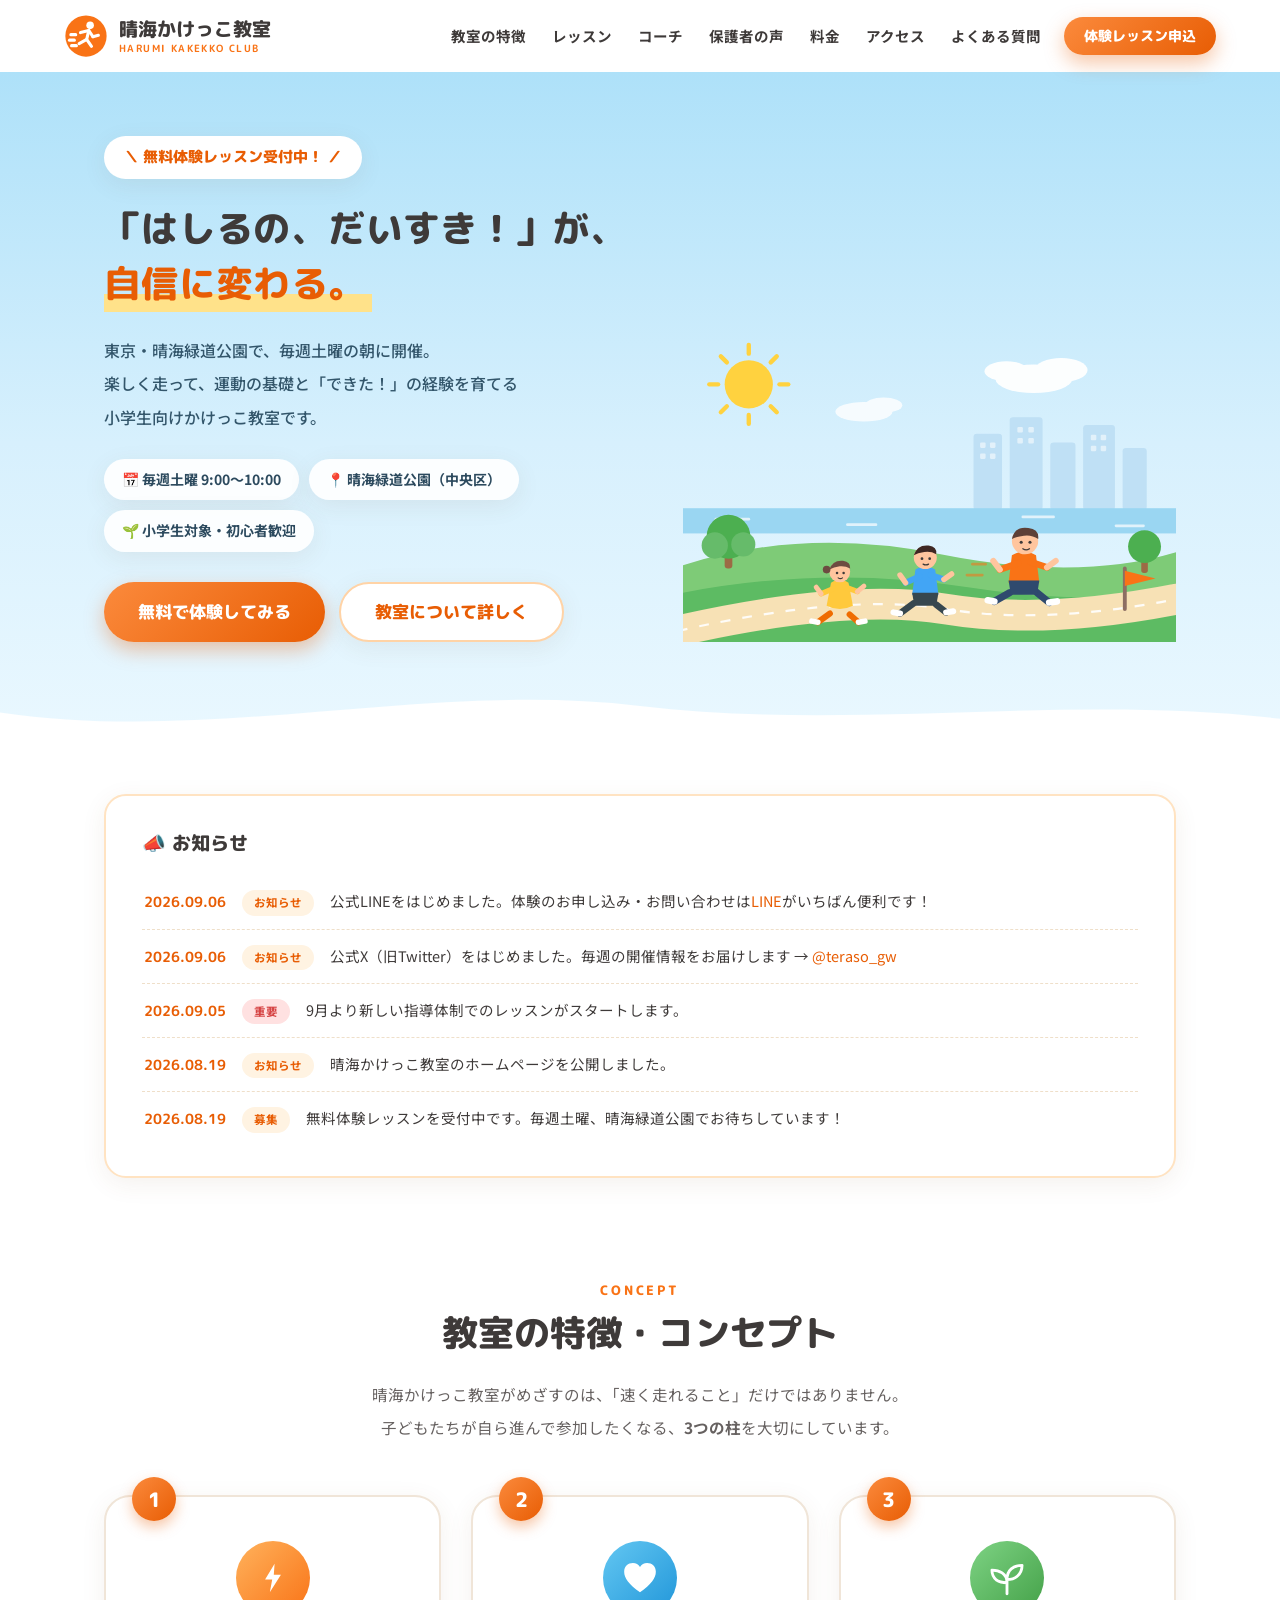
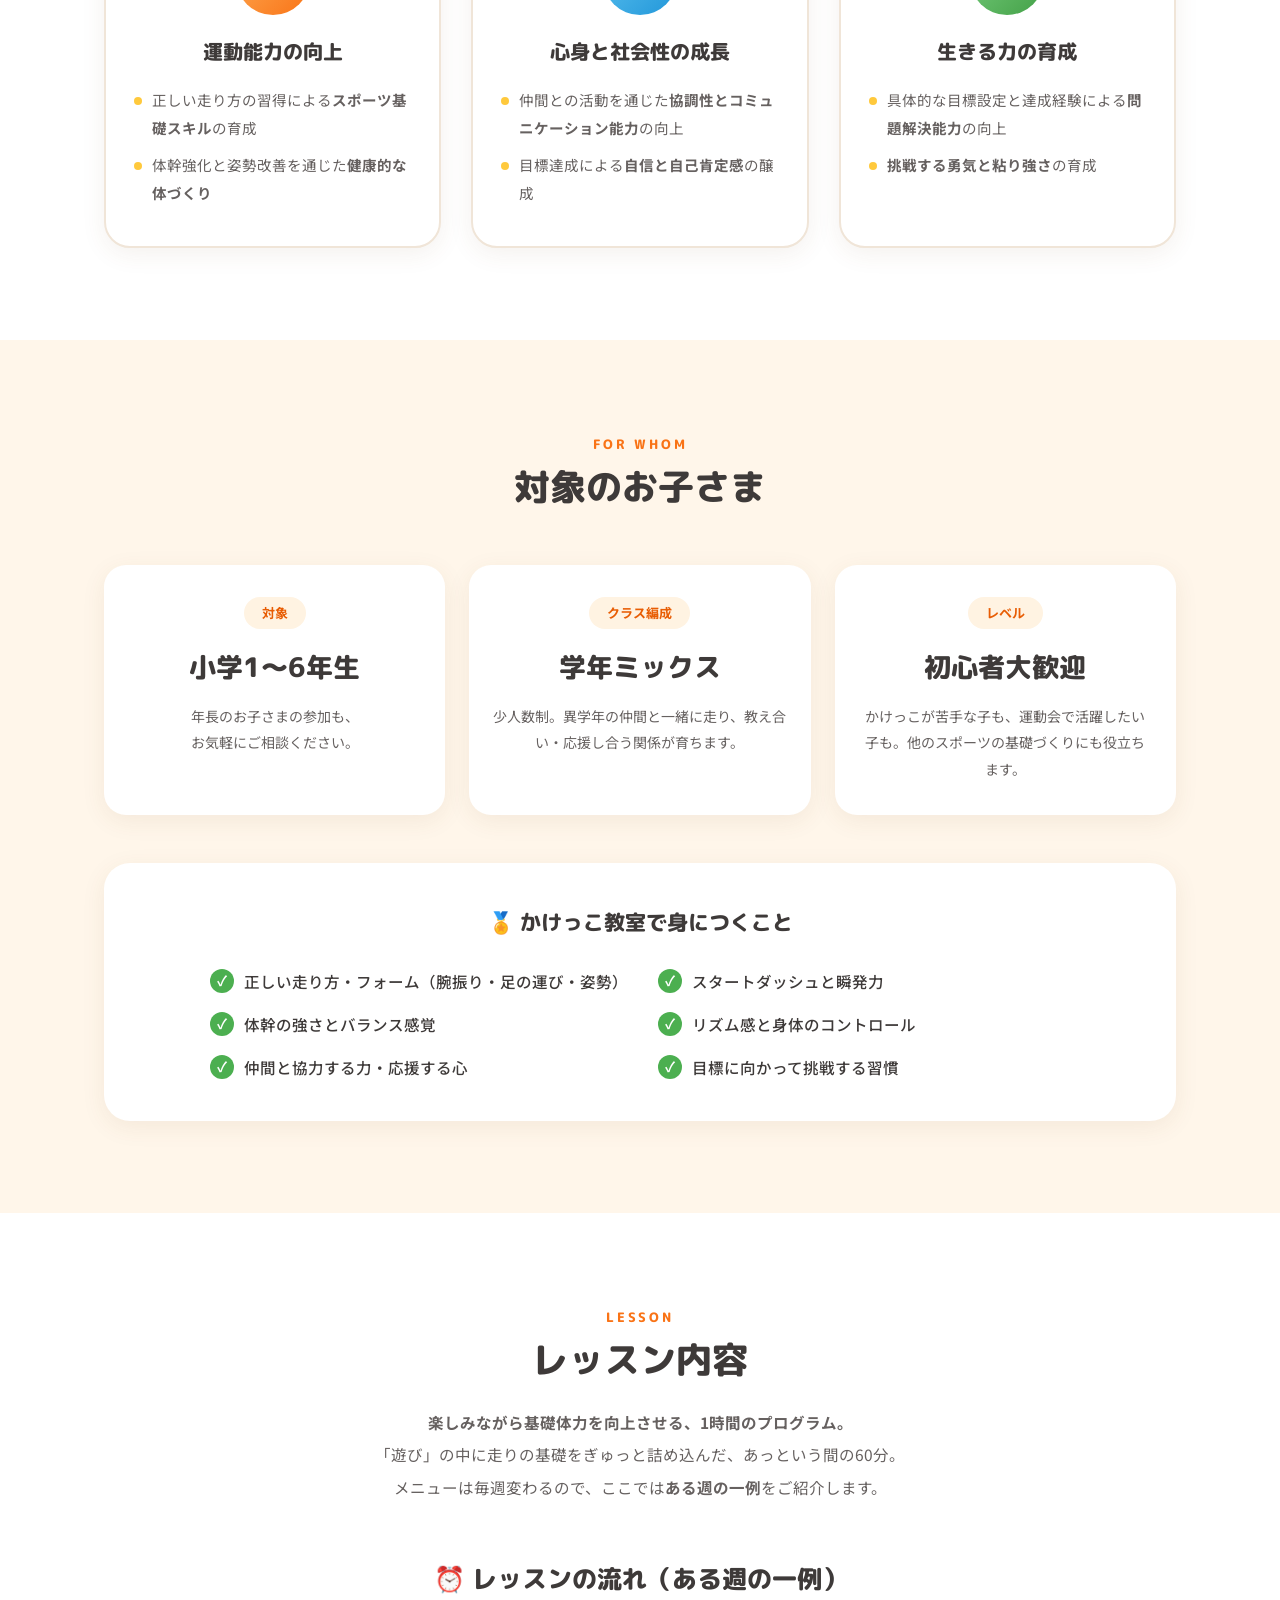
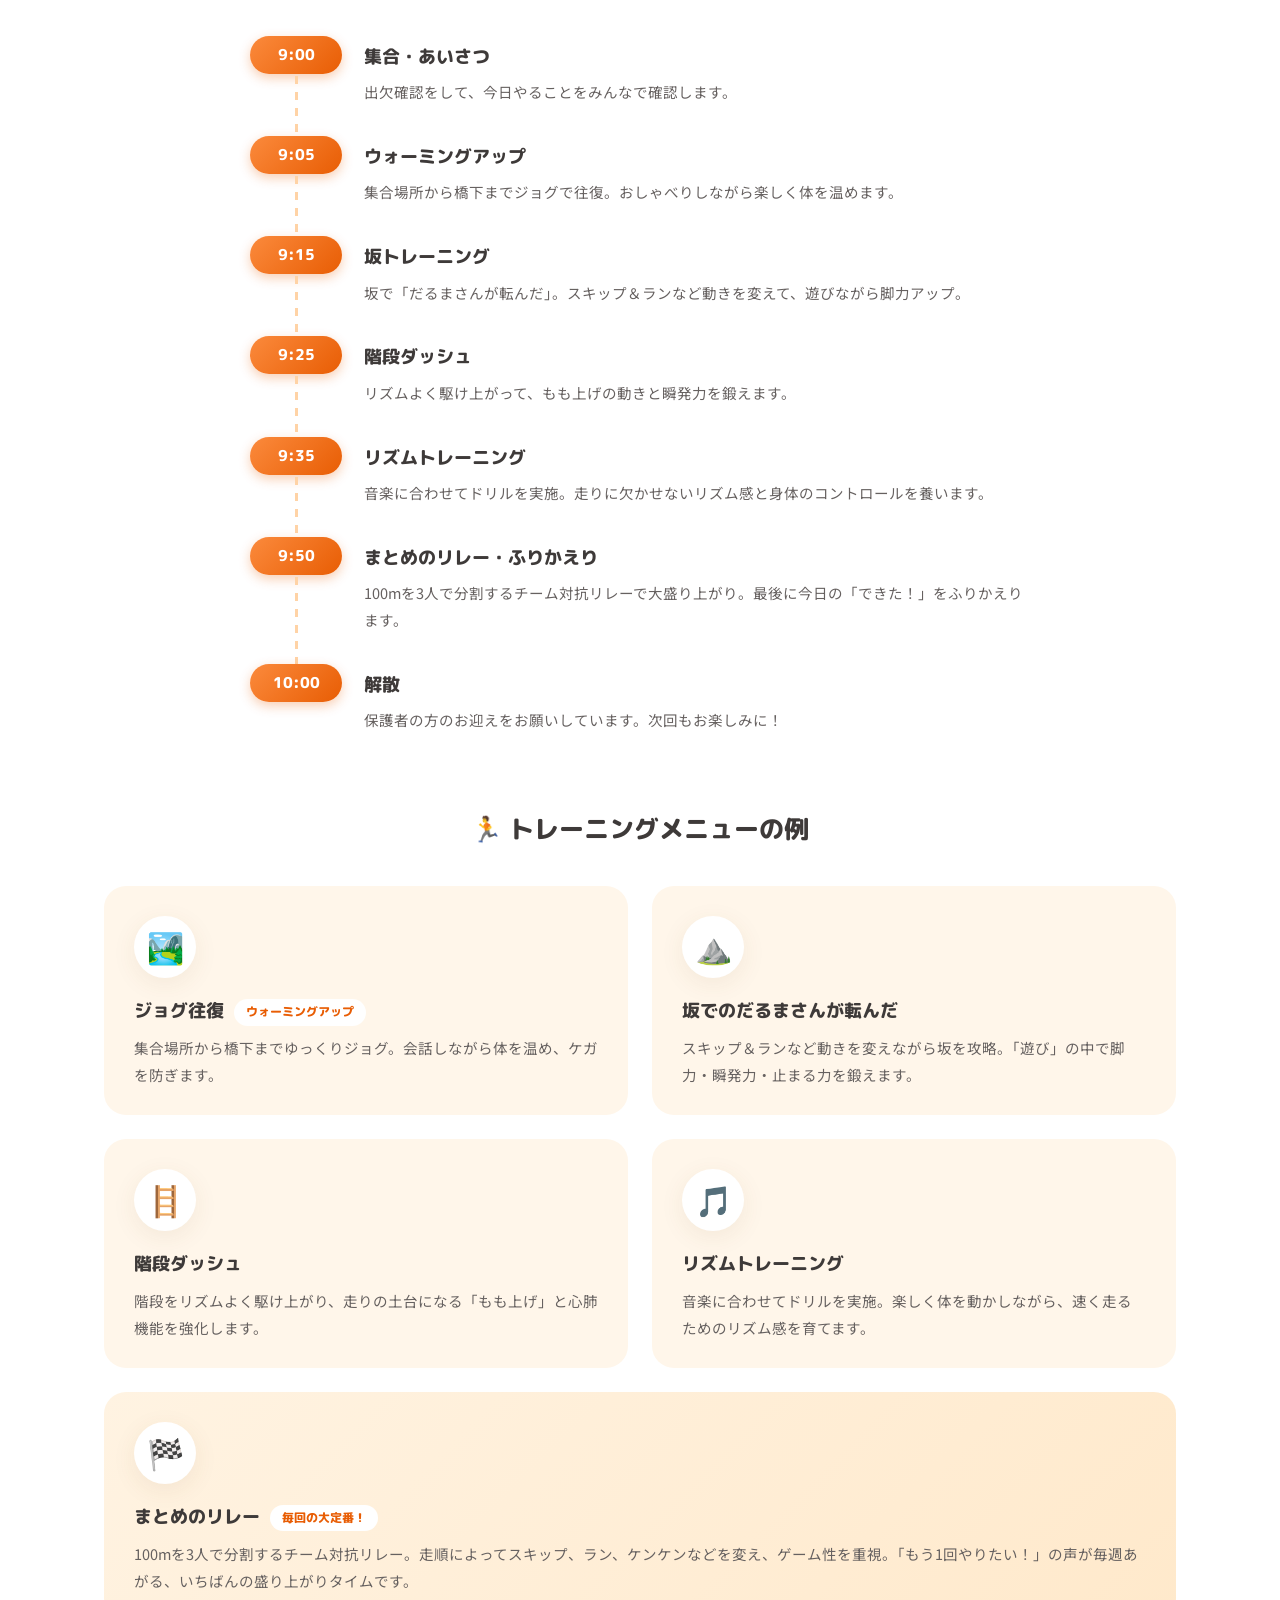
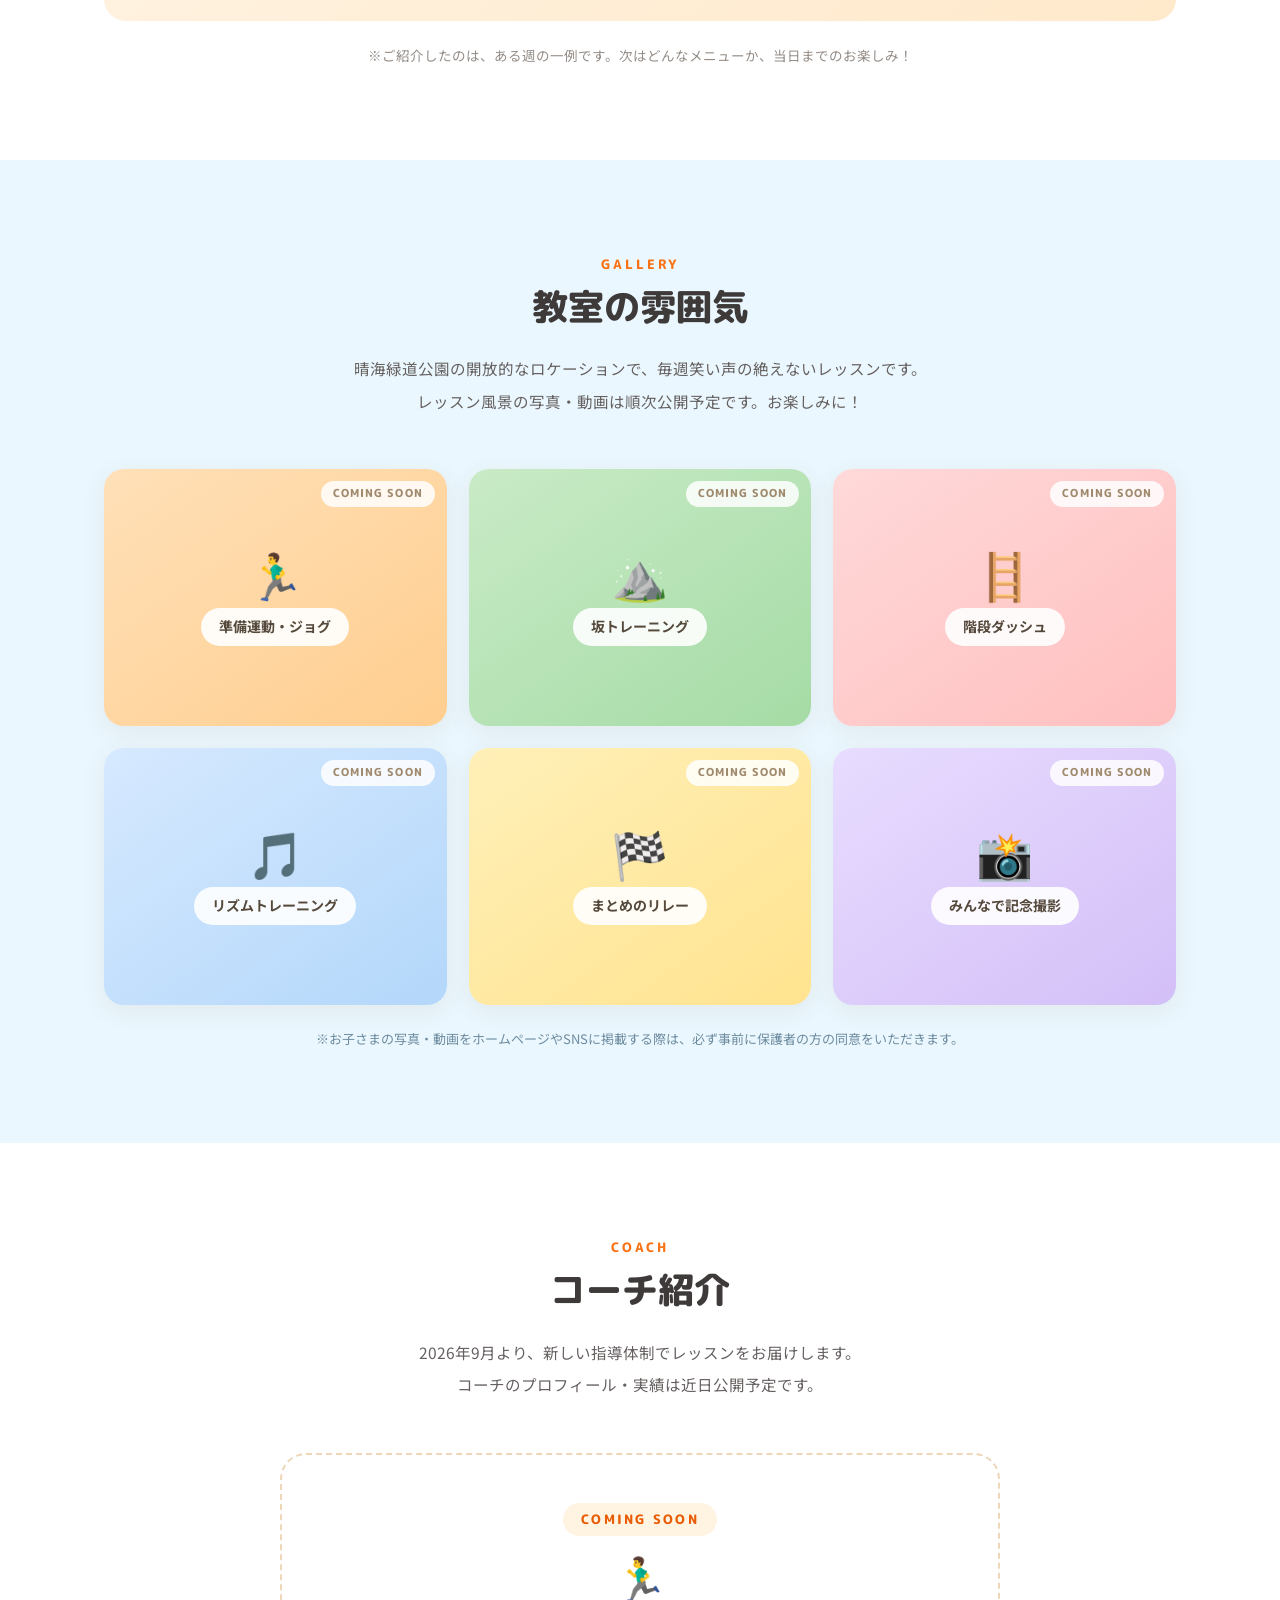
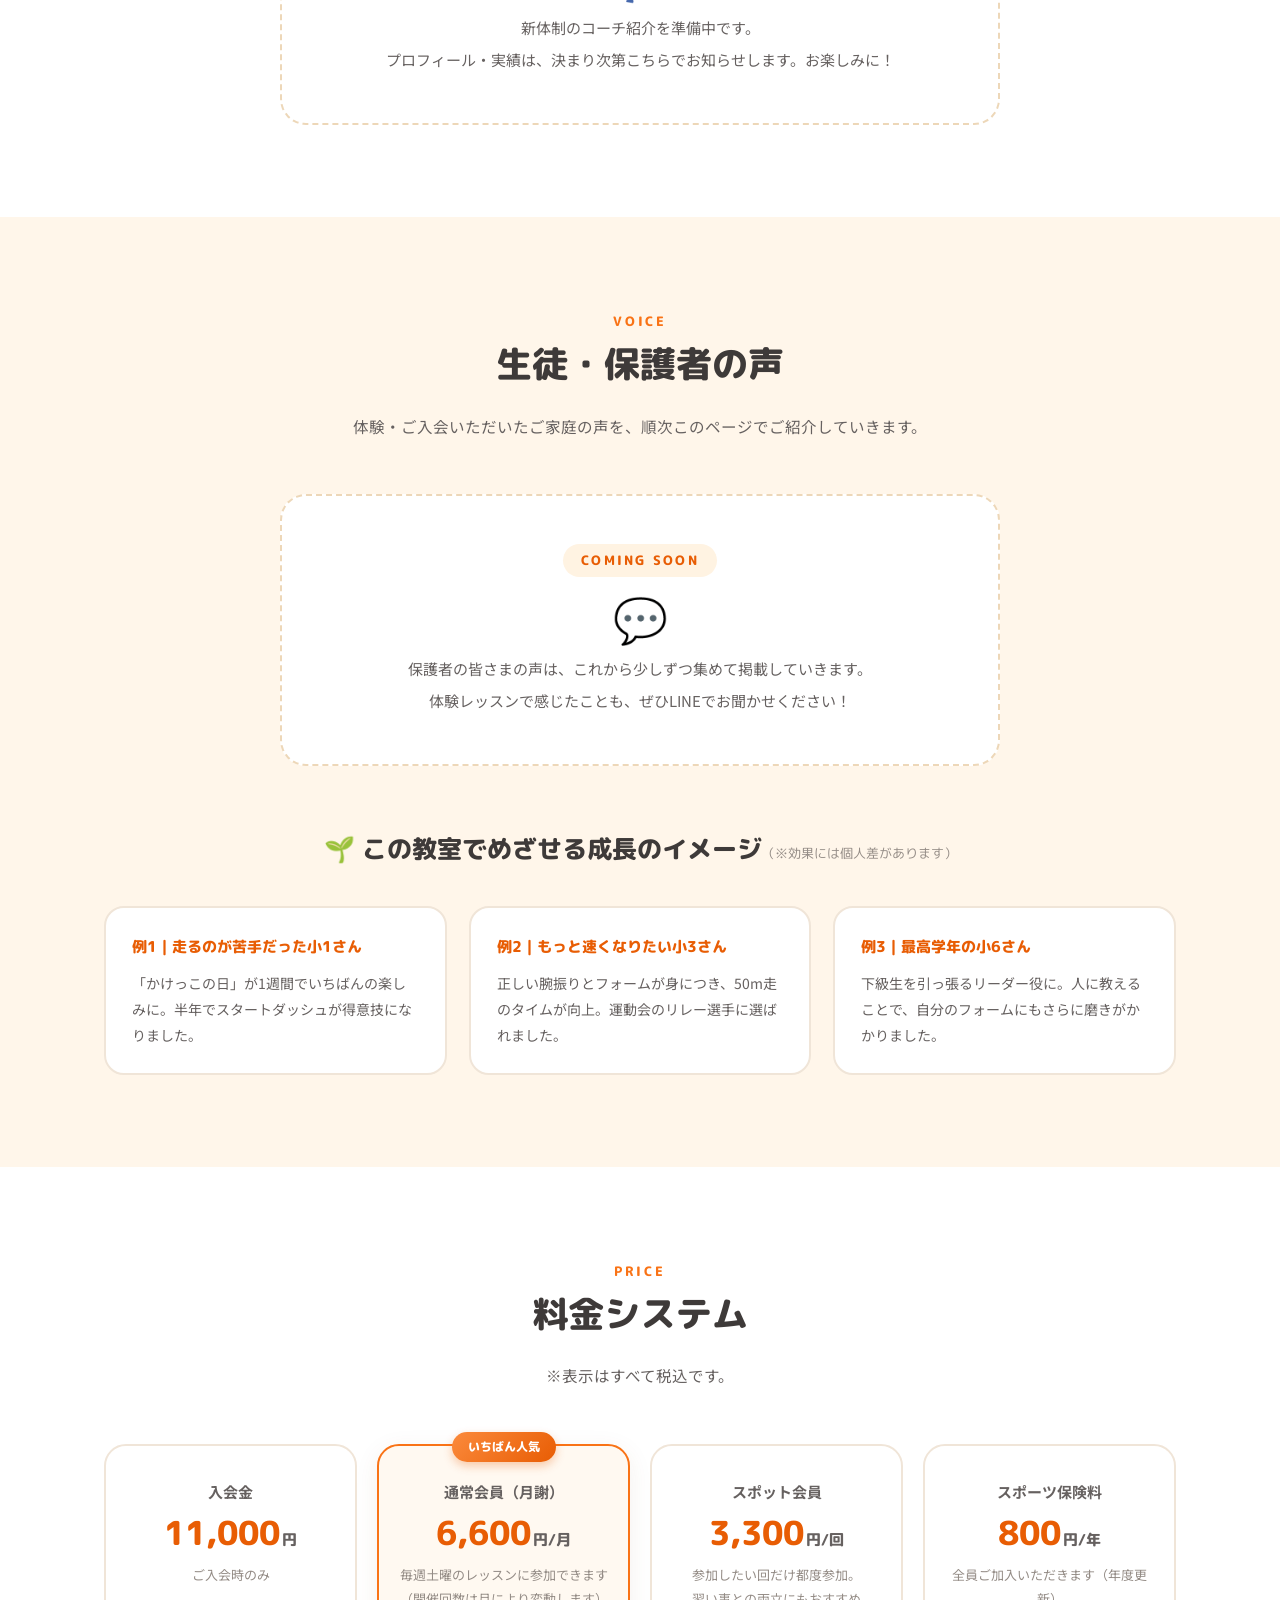
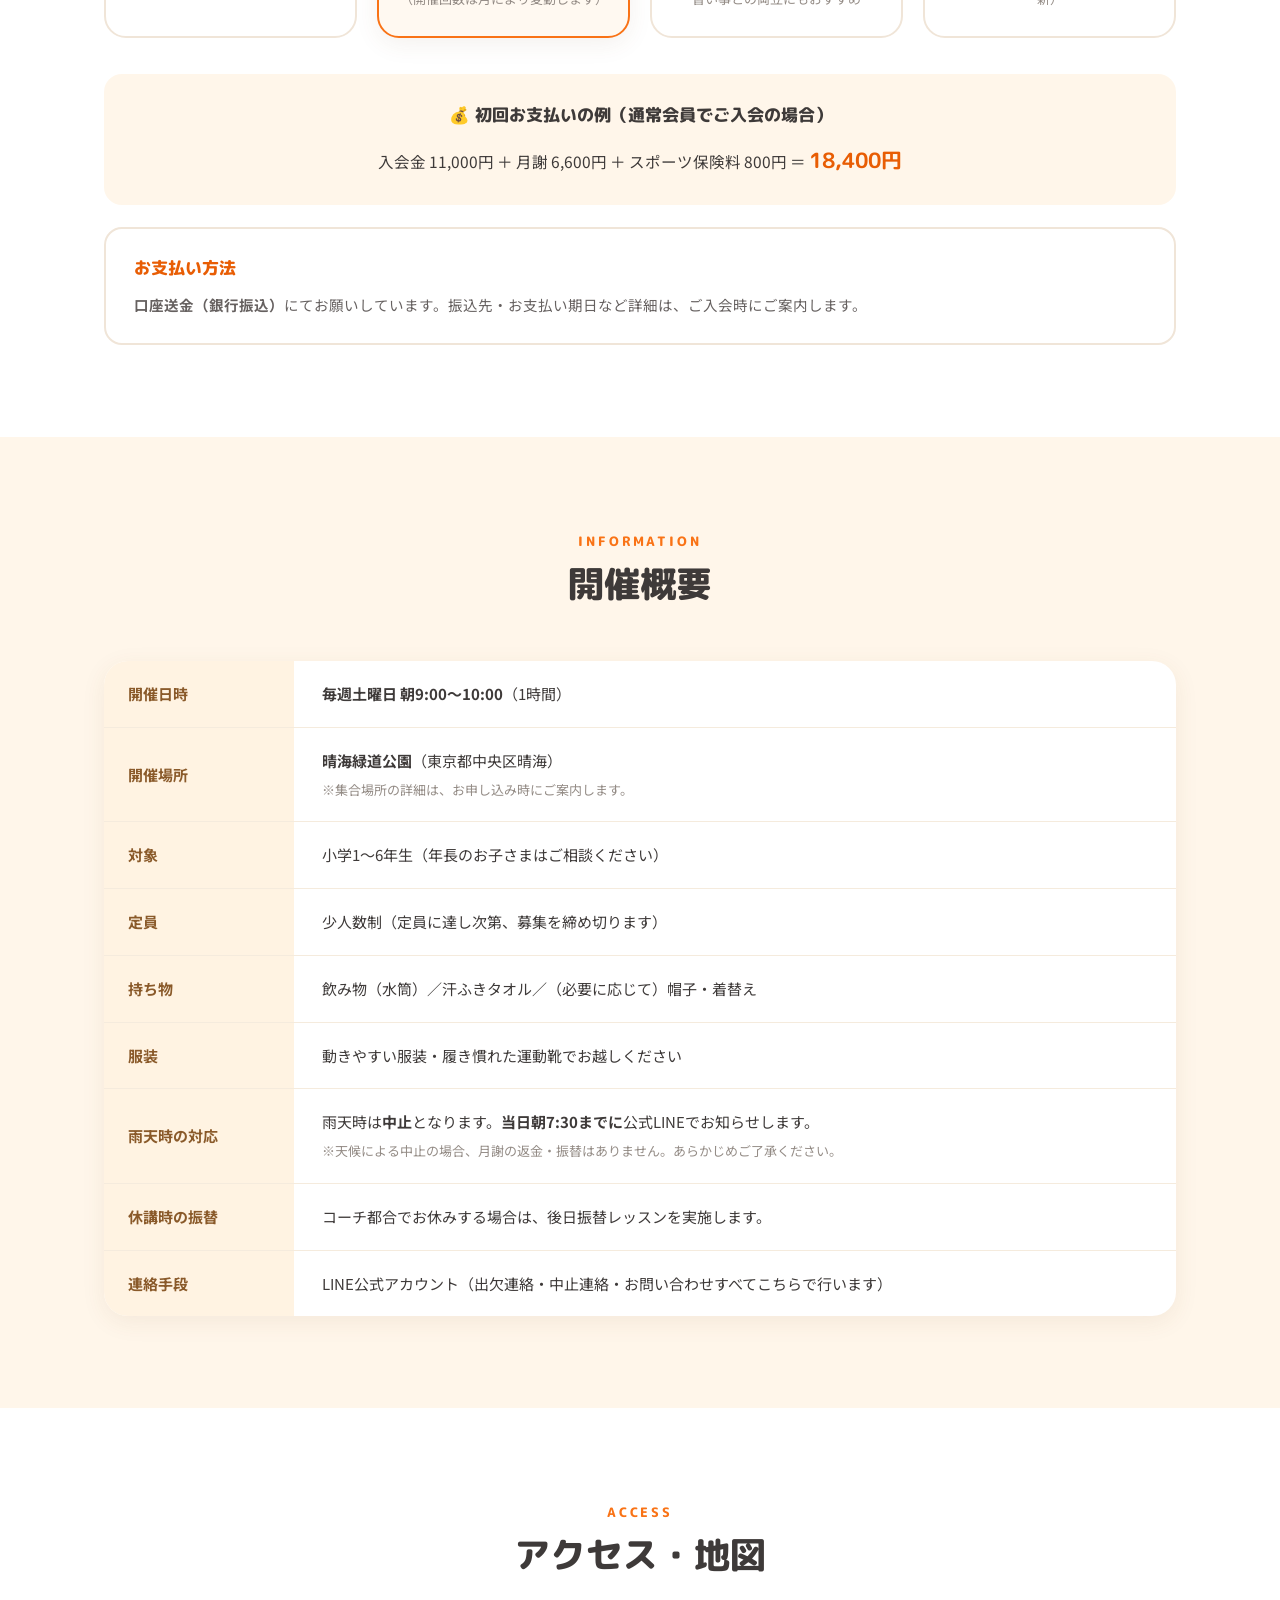
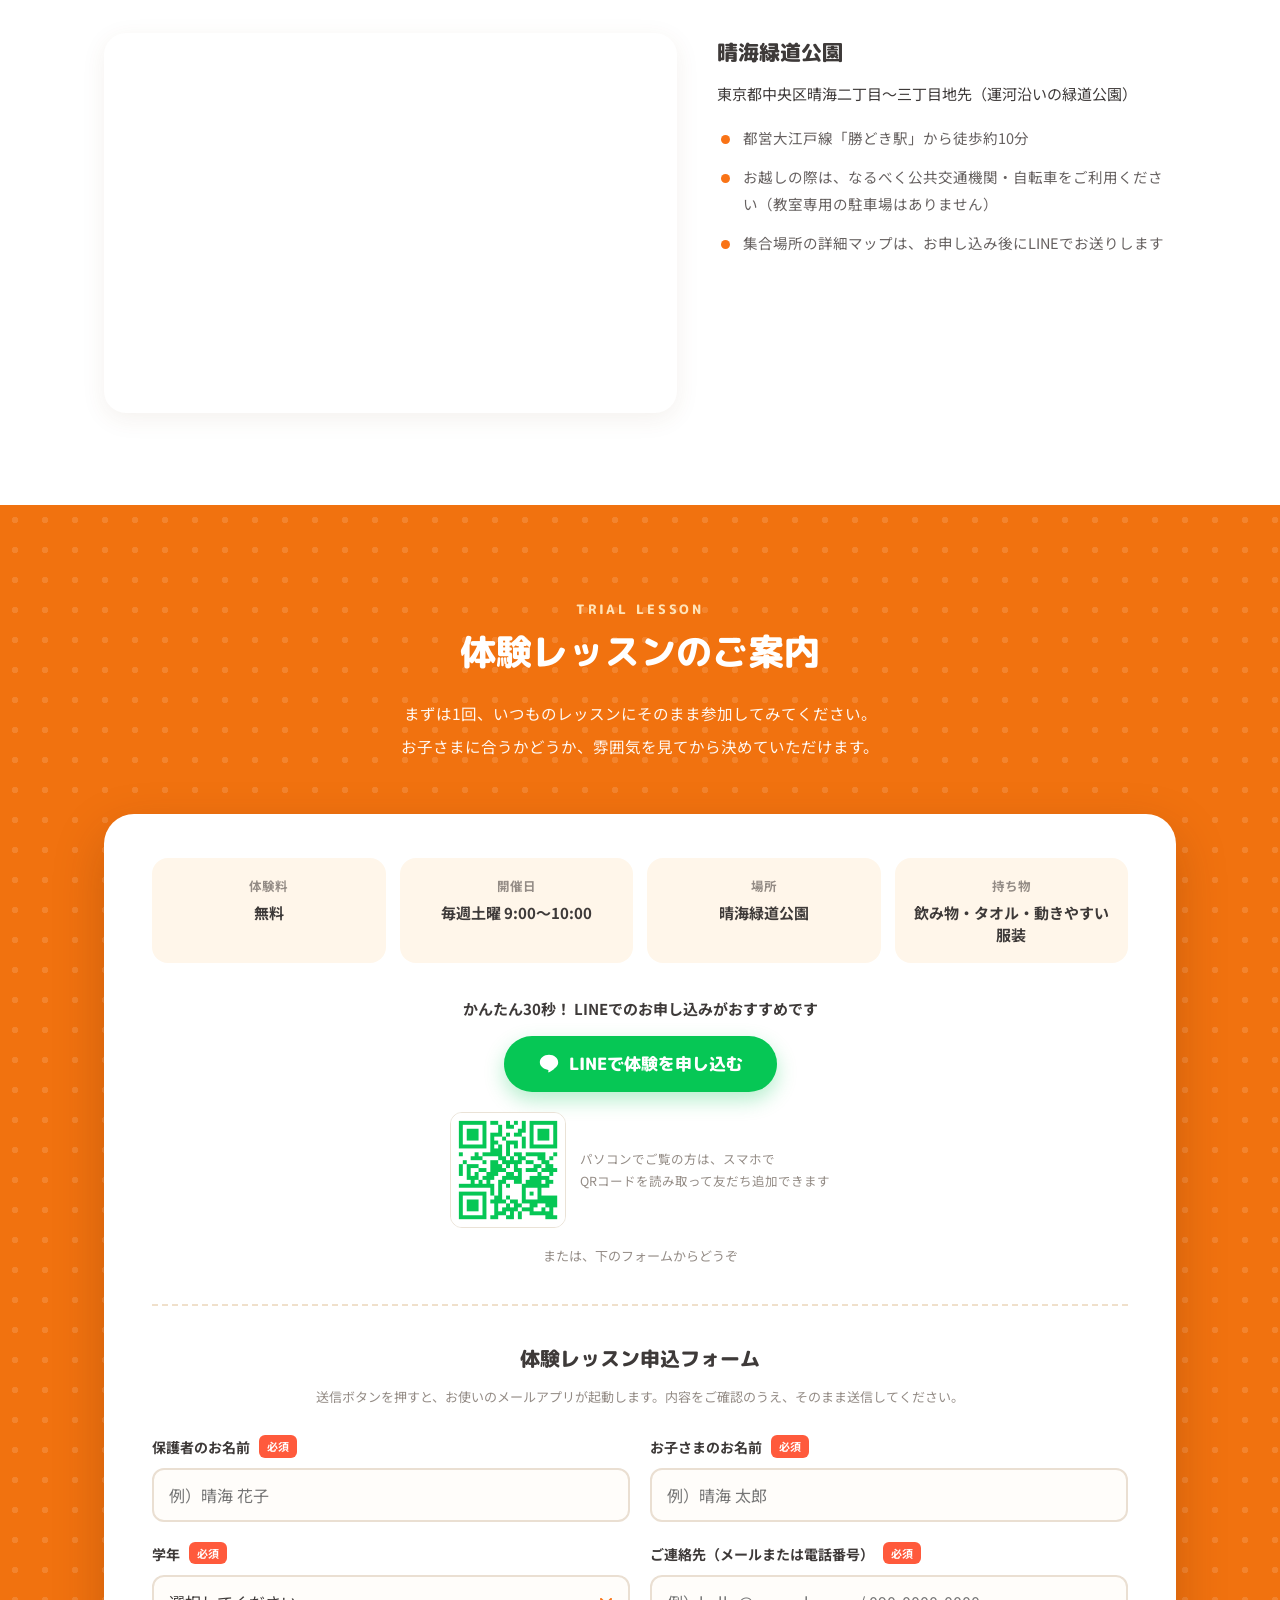
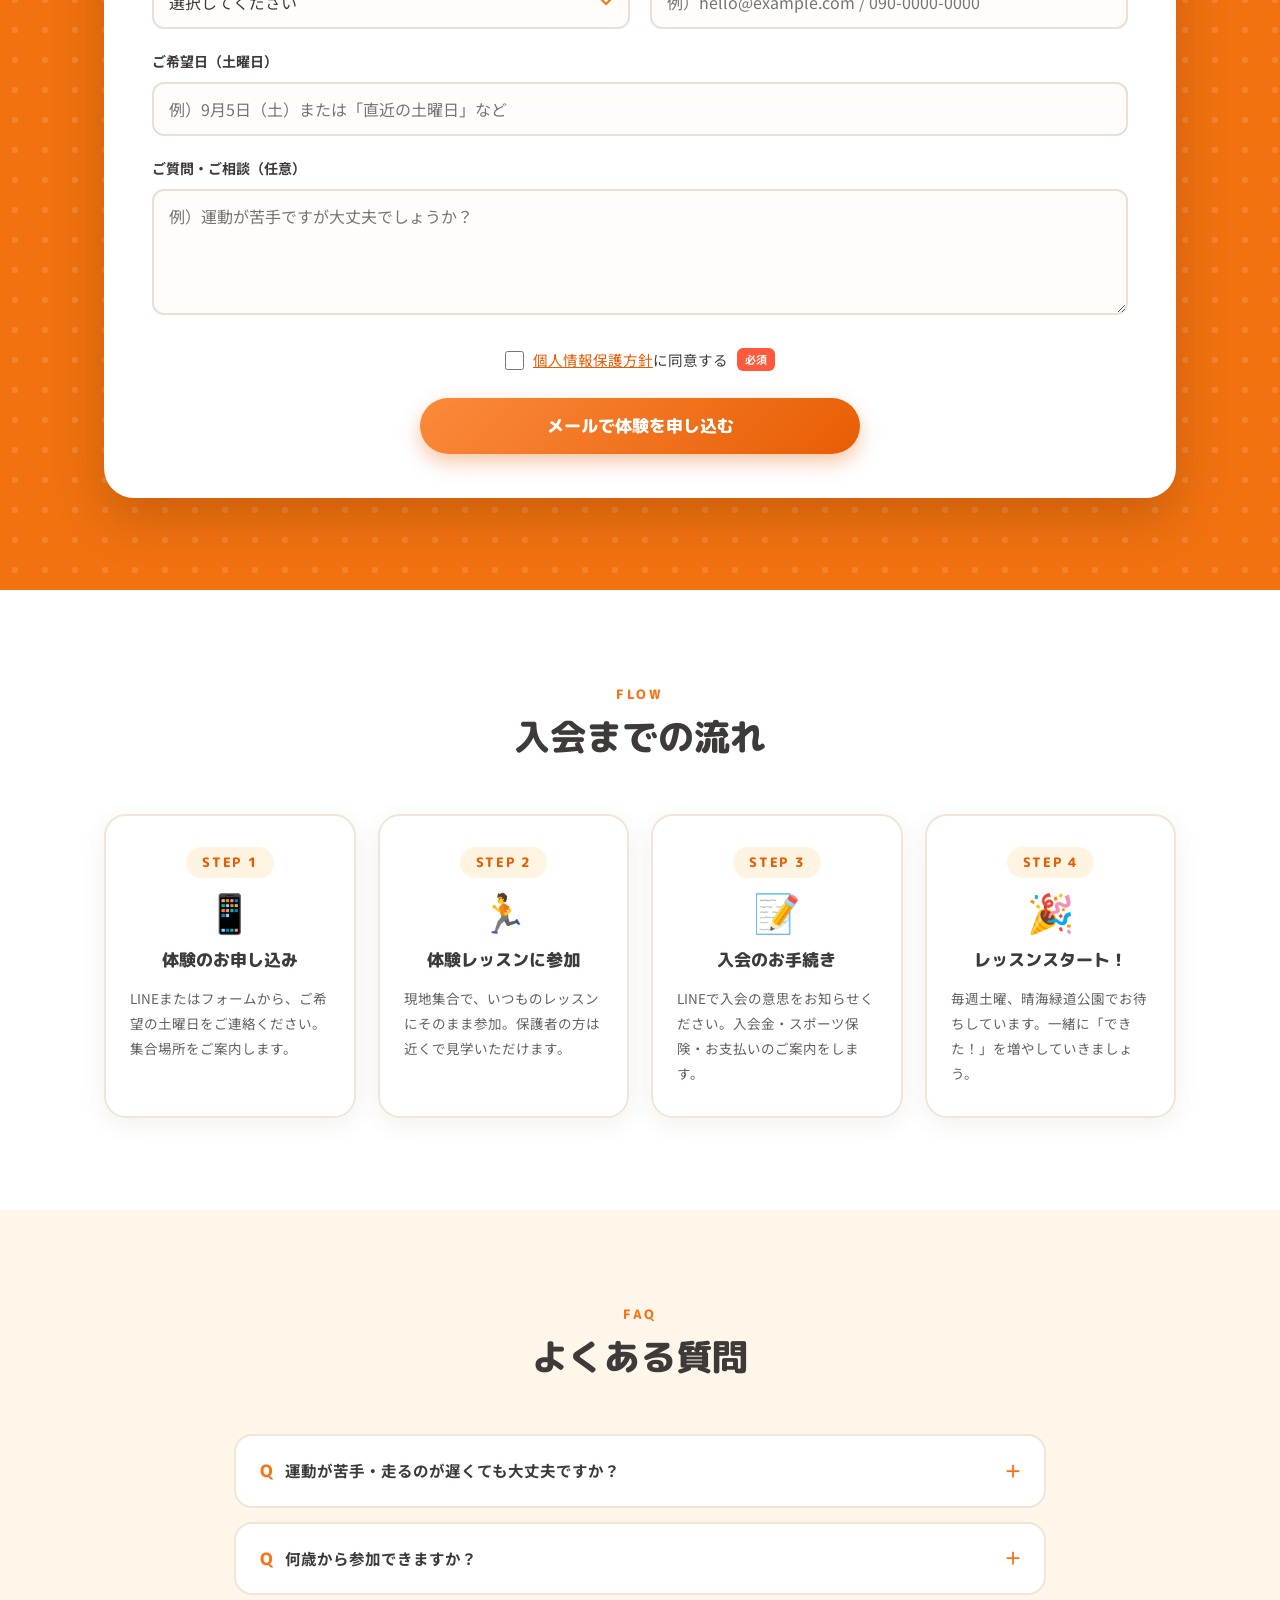
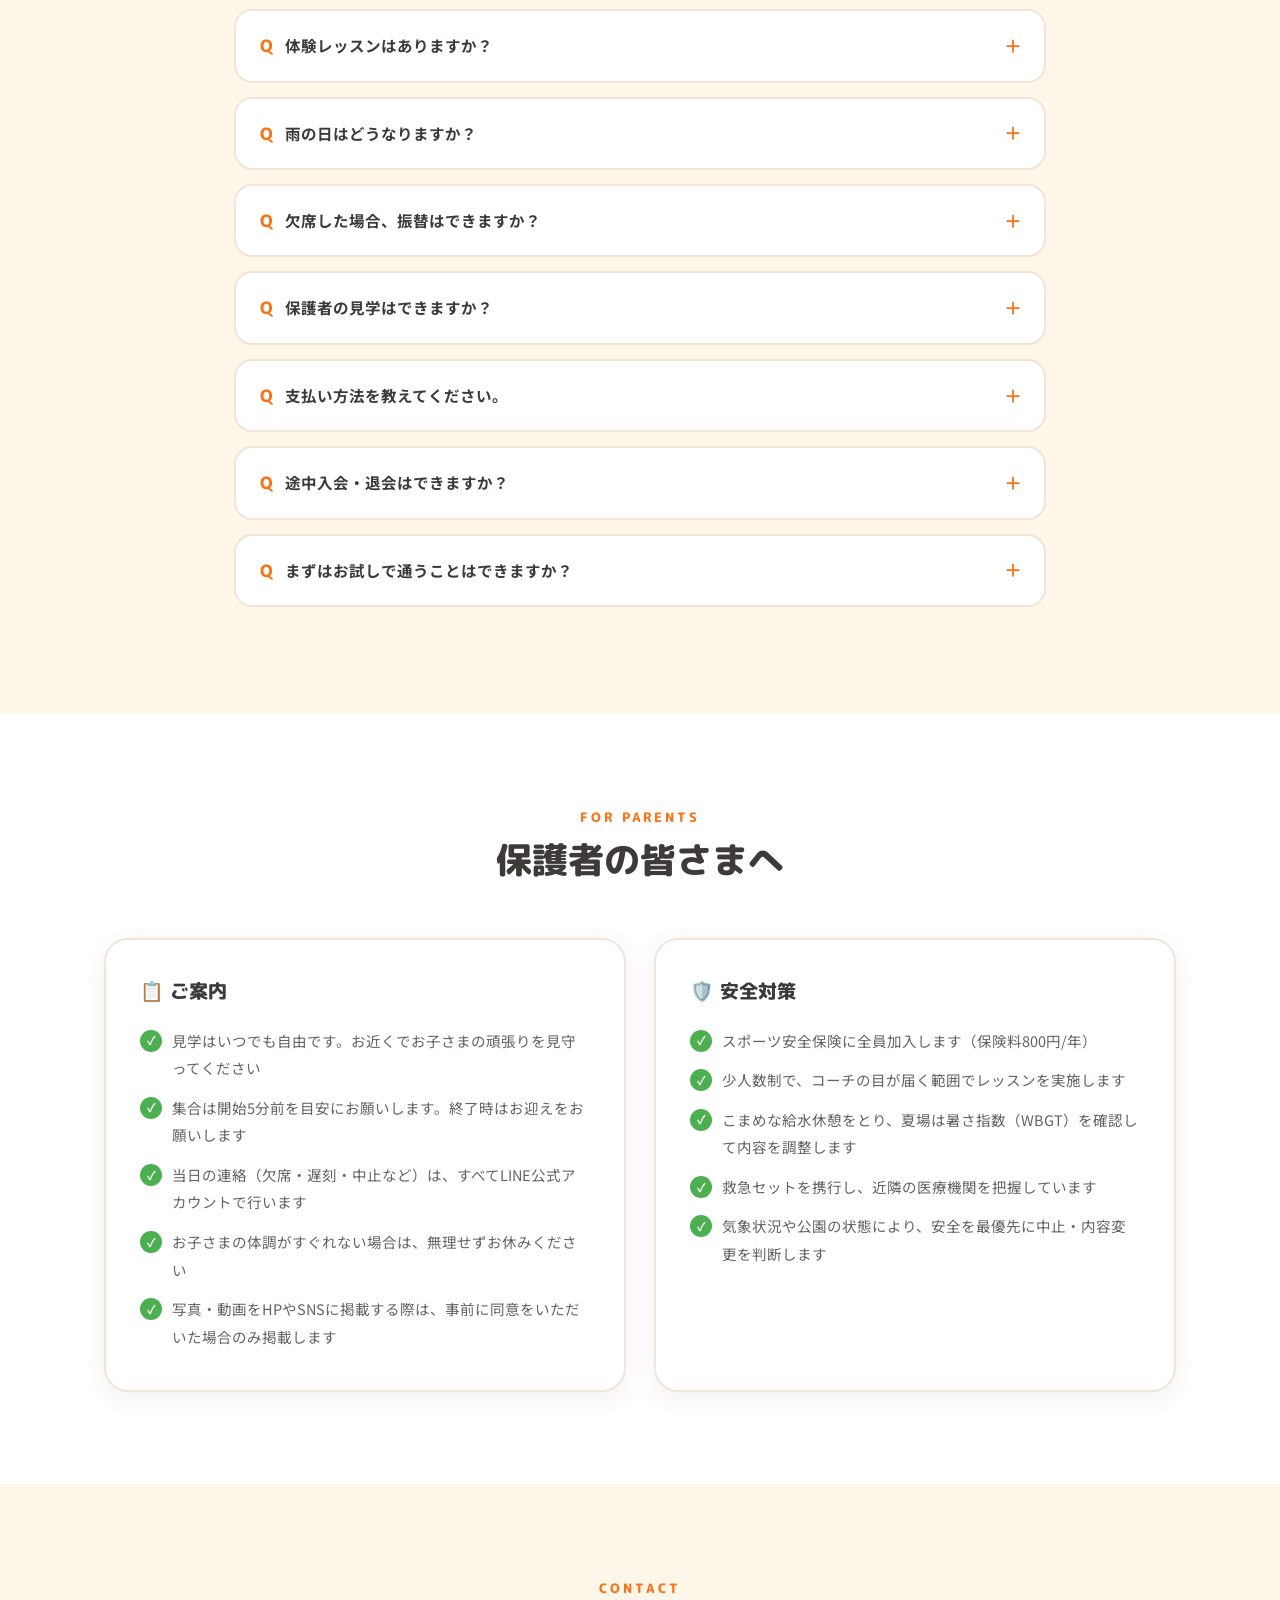
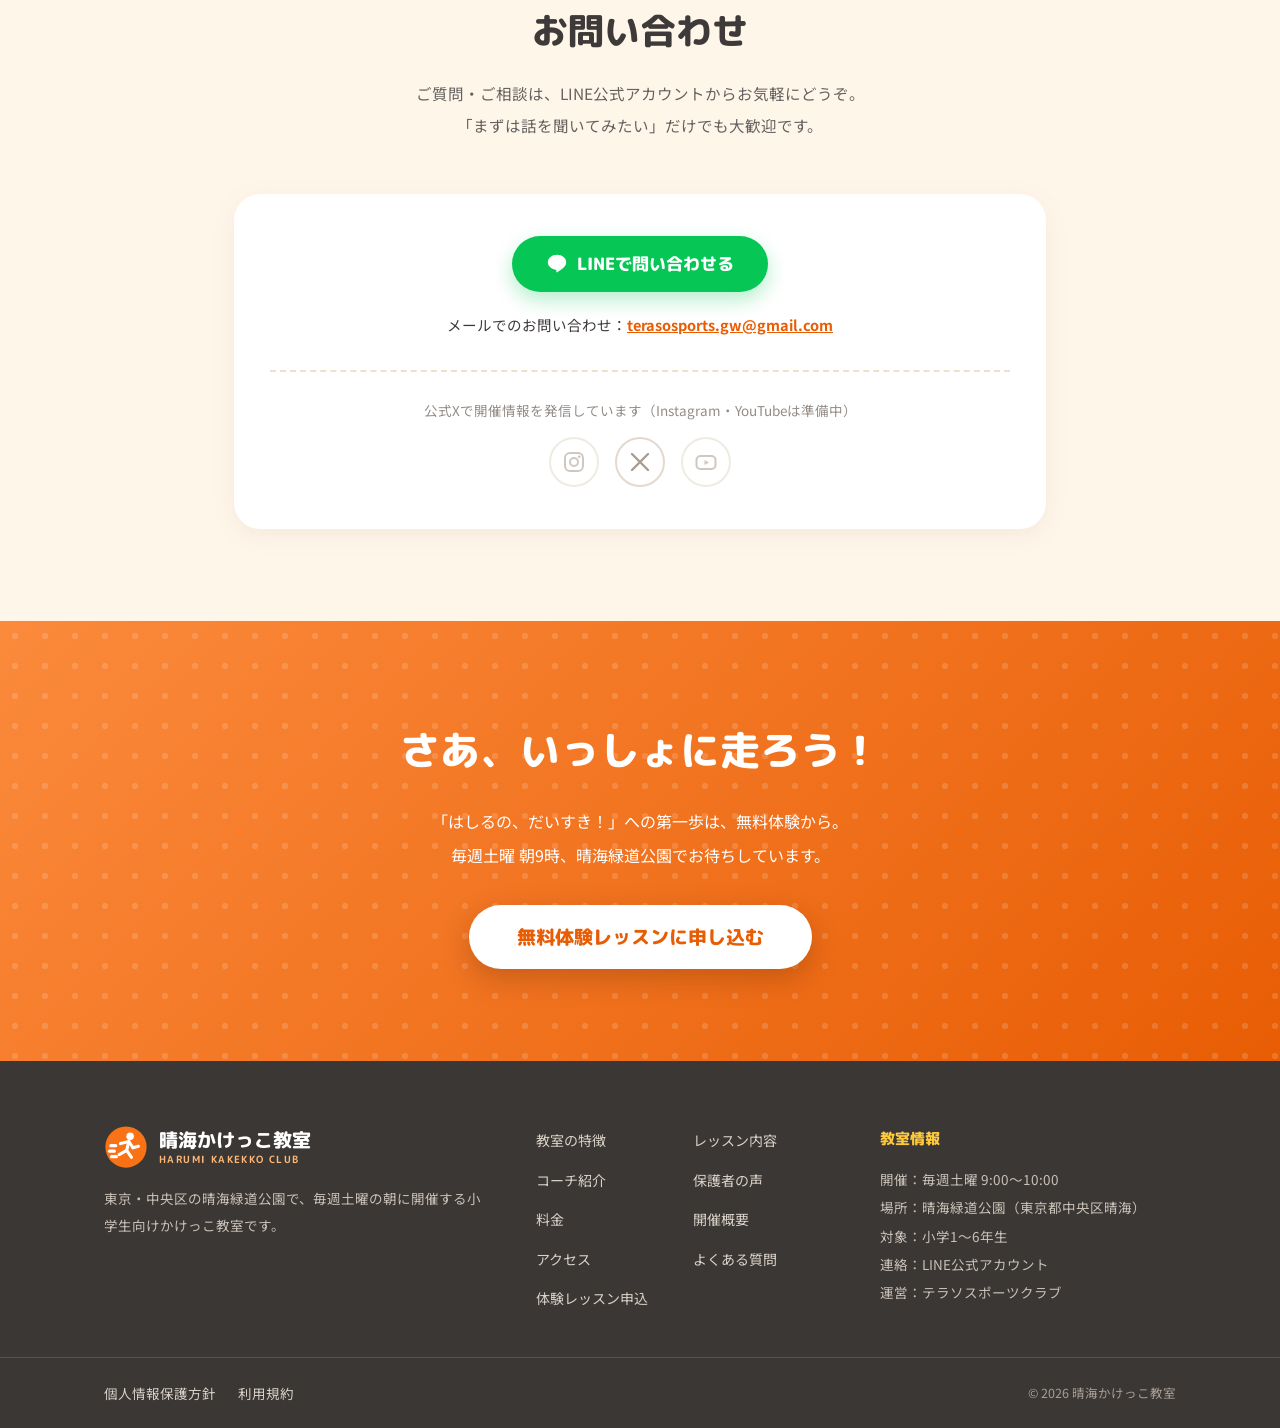
==== index.html @ 1bcdfa8b "晴海かけっこ教室 ホームページ公開 Co-Authored-By: Claude Fable 5 <noreply@anthropic.com>" ====
<!DOCTYPE html>
<html lang="ja">
<head>
<meta charset="UTF-8">
<meta name="viewport" content="width=device-width, initial-scale=1.0, viewport-fit=cover">
<title>晴海かけっこ教室｜東京・中央区晴海の小学生向けかけっこ教室（毎週土曜開催）</title>
<meta name="description" content="東京・中央区の晴海緑道公園で毎週土曜9:00〜10:00に開催する小学生向けかけっこ教室。正しい走り方と運動の基礎を、遊びの中で楽しく身につけます。初心者大歓迎・体験レッスン受付中！">
<meta property="og:title" content="晴海かけっこ教室｜「はしるの、だいすき！」が、自信に変わる。">
<meta property="og:description" content="晴海緑道公園で毎週土曜の朝に開催。楽しく走って運動の基礎と自信を育てる、小学生向けかけっこ教室です。体験レッスン受付中！">
<meta property="og:type" content="website">
<meta property="og:locale" content="ja_JP">
<link rel="icon" href="data:image/svg+xml,%3Csvg xmlns='http://www.w3.org/2000/svg' viewBox='0 0 64 64'%3E%3Ccircle cx='32' cy='32' r='30' fill='%23F97316'/%3E%3Ctext x='32' y='42' font-size='28' text-anchor='middle' fill='white' font-family='sans-serif' font-weight='bold'%3E走%3C/text%3E%3C/svg%3E">
<link rel="preconnect" href="https://fonts.googleapis.com">
<link rel="preconnect" href="https://fonts.gstatic.com" crossorigin>
<link href="https://fonts.googleapis.com/css2?family=M+PLUS+Rounded+1c:wght@500;700;800&family=Noto+Sans+JP:wght@400;500;700&display=swap" rel="stylesheet">
<link rel="stylesheet" href="style.css">
<script>document.documentElement.classList.add("js");</script>
<script type="application/ld+json">
{
  "@context": "https://schema.org",
  "@type": "SportsActivityLocation",
  "name": "晴海かけっこ教室",
  "description": "東京・中央区の晴海緑道公園で毎週土曜に開催する小学生向けかけっこ教室",
  "address": {
    "@type": "PostalAddress",
    "addressLocality": "中央区",
    "addressRegion": "東京都",
    "streetAddress": "晴海（晴海緑道公園)"
  },
  "openingHours": "Sa 09:00-10:00",
  "priceRange": "月謝6,600円（税込）"
}
</script>
</head>
<body>

<!-- ============ ヘッダー ============ -->
<header class="site-header" id="siteHeader">
  <div class="header-inner">
    <a href="#top" class="brand" aria-label="晴海かけっこ教室 トップへ">
      <svg class="brand-mark" viewBox="0 0 64 64" aria-hidden="true">
        <circle cx="32" cy="32" r="30" fill="#F97316"/>
        <g stroke="#FFFFFF" stroke-width="4.5" stroke-linecap="round" fill="none">
          <circle cx="38" cy="16.5" r="5.5" fill="#FFFFFF" stroke="none"/>
          <path d="M24 27 L36 24 L42 33"/>
          <path d="M36 24 L33 37 L40 47"/>
          <path d="M33 37 L22 43"/>
          <path d="M42 33 L50 31"/>
          <path d="M10 30 L17 30"/>
          <path d="M8 38 L15 38"/>
          <path d="M11 46 L18 46"/>
        </g>
      </svg>
      <span class="brand-text">
        <span class="brand-name">晴海かけっこ教室</span>
        <span class="brand-sub">HARUMI KAKEKKO CLUB</span>
      </span>
    </a>
    <nav class="global-nav" id="globalNav" aria-label="メインメニュー">
      <ul>
        <li><a href="#concept">教室の特徴</a></li>
        <li><a href="#lesson">レッスン</a></li>
        <li><a href="#coach">コーチ</a></li>
        <li><a href="#voice">保護者の声</a></li>
        <li><a href="#price">料金</a></li>
        <li><a href="#access">アクセス</a></li>
        <li><a href="#faq">よくある質問</a></li>
        <li class="nav-cta"><a href="#trial" class="btn btn-primary btn-sm">体験レッスン申込</a></li>
      </ul>
    </nav>
    <button class="nav-toggle" id="navToggle" aria-label="メニューを開く" aria-expanded="false" aria-controls="globalNav">
      <span></span><span></span><span></span>
    </button>
  </div>
</header>

<main id="top">

<!-- ============ ファーストビュー ============ -->
<section class="hero">
  <div class="hero-inner container">
    <div class="hero-copy">
      <p class="hero-badge">＼ 無料体験レッスン受付中！ ／</p>
      <h1 class="hero-title">
        <span class="nb">「はしるの、</span><span class="nb">だいすき！」が、</span><br>
        <span class="hero-title-accent">自信に変わる。</span>
      </h1>
      <p class="hero-lead">
        <span class="nb">東京・晴海緑道公園で、</span><span class="nb">毎週土曜の朝に開催。</span><br class="pc-only">
        楽しく走って、運動の基礎と「できた！」の経験を育てる<br class="pc-only">
        小学生向けかけっこ教室です。
      </p>
      <ul class="hero-chips">
        <li>📅 毎週土曜 9:00〜10:00</li>
        <li>📍 晴海緑道公園（中央区）</li>
        <li>🌱 小学生対象・初心者歓迎</li>
      </ul>
      <div class="hero-cta">
        <a href="#trial" class="btn btn-primary btn-lg">無料で体験してみる</a>
        <a href="#concept" class="btn btn-ghost btn-lg">教室について詳しく</a>
      </div>
    </div>
    <div class="hero-art" aria-hidden="true">
      <svg viewBox="0 0 900 560" role="img" aria-label="晴海の公園を走る子どもたちのイラスト">
        <!-- 太陽 -->
        <g class="float-slow">
          <circle cx="120" cy="90" r="44" fill="#FFD23F"/>
          <g stroke="#FFD23F" stroke-width="8" stroke-linecap="round">
            <line x1="120" y1="18" x2="120" y2="34"/>
            <line x1="120" y1="146" x2="120" y2="162"/>
            <line x1="48" y1="90" x2="64" y2="90"/>
            <line x1="176" y1="90" x2="192" y2="90"/>
            <line x1="69" y1="39" x2="80" y2="50"/>
            <line x1="160" y1="130" x2="171" y2="141"/>
            <line x1="171" y1="39" x2="160" y2="50"/>
            <line x1="80" y1="130" x2="69" y2="141"/>
          </g>
        </g>
        <!-- 雲 -->
        <g fill="#FFFFFF" opacity="0.95" class="float-slow2">
          <ellipse cx="640" cy="80" rx="70" ry="26"/>
          <ellipse cx="690" cy="64" rx="48" ry="22"/>
          <ellipse cx="590" cy="66" rx="40" ry="18"/>
        </g>
        <g fill="#FFFFFF" opacity="0.8">
          <ellipse cx="330" cy="140" rx="52" ry="18"/>
          <ellipse cx="366" cy="128" rx="34" ry="14"/>
        </g>
        <!-- 晴海のビル群 -->
        <g fill="#BFE0F5">
          <rect x="530" y="180" width="52" height="140" rx="6"/>
          <rect x="596" y="150" width="60" height="170" rx="6"/>
          <rect x="670" y="196" width="46" height="124" rx="6"/>
          <rect x="730" y="164" width="58" height="156" rx="6"/>
          <rect x="802" y="206" width="44" height="114" rx="6"/>
        </g>
        <g fill="#FFFFFF" opacity="0.55">
          <rect x="542" y="196" width="10" height="10" rx="2"/><rect x="560" y="196" width="10" height="10" rx="2"/>
          <rect x="542" y="216" width="10" height="10" rx="2"/><rect x="560" y="216" width="10" height="10" rx="2"/>
          <rect x="610" y="168" width="10" height="10" rx="2"/><rect x="630" y="168" width="10" height="10" rx="2"/>
          <rect x="610" y="188" width="10" height="10" rx="2"/><rect x="630" y="188" width="10" height="10" rx="2"/>
          <rect x="744" y="182" width="10" height="10" rx="2"/><rect x="762" y="182" width="10" height="10" rx="2"/>
          <rect x="744" y="202" width="10" height="10" rx="2"/><rect x="762" y="202" width="10" height="10" rx="2"/>
        </g>
        <!-- 運河 -->
        <rect x="0" y="316" width="900" height="46" fill="#9AD6F2"/>
        <g stroke="#FFFFFF" stroke-width="5" stroke-linecap="round" opacity="0.7">
          <line x1="60" y1="336" x2="120" y2="336"/>
          <line x1="300" y1="346" x2="352" y2="346"/>
          <line x1="620" y1="332" x2="676" y2="332"/>
          <line x1="790" y1="348" x2="840" y2="348"/>
        </g>
        <!-- 緑の丘 -->
        <path d="M0 420 Q 220 350 470 400 T 900 396 L 900 560 L 0 560 Z" fill="#7ECb77"/>
        <path d="M0 470 Q 260 420 520 460 T 900 452 L 900 560 L 0 560 Z" fill="#5DBB63"/>
        <!-- 走路 -->
        <path d="M-10 540 Q 300 470 480 500 T 910 480" stroke="#F7E1B5" stroke-width="56" fill="none" stroke-linecap="round"/>
        <path d="M-10 540 Q 300 470 480 500 T 910 480" stroke="#FFFFFF" stroke-width="4" stroke-dasharray="18 22" fill="none" opacity="0.9"/>
        <!-- 木 -->
        <g>
          <rect x="76" y="392" width="14" height="34" rx="6" fill="#9C6B45"/>
          <circle cx="83" cy="368" r="40" fill="#4CAF50"/>
          <circle cx="58" cy="384" r="24" fill="#66BB6A"/>
          <circle cx="110" cy="382" r="22" fill="#66BB6A"/>
        </g>
        <g>
          <rect x="836" y="404" width="12" height="30" rx="5" fill="#9C6B45"/>
          <circle cx="842" cy="386" r="30" fill="#4CAF50"/>
        </g>
        <!-- ゴールフラッグ -->
        <g>
          <line x1="806" y1="426" x2="806" y2="500" stroke="#8D6E63" stroke-width="7" stroke-linecap="round"/>
          <path d="M806 430 L862 444 L806 458 Z" fill="#F97316"/>
        </g>
        <!-- 子ども1（先頭・オレンジ） -->
        <g class="runner runner-1">
          <g stroke="#3E3A39" stroke-width="0" fill="none">
            <path d="M596 470 L568 486" stroke="#2F4A6E" stroke-width="13" stroke-linecap="round"/>
            <path d="M646 470 L668 488" stroke="#2F4A6E" stroke-width="13" stroke-linecap="round"/>
            <path d="M568 486 L556 484" stroke="#FFFFFF" stroke-width="12" stroke-linecap="round"/>
            <path d="M668 488 L682 486" stroke="#FFFFFF" stroke-width="12" stroke-linecap="round"/>
          </g>
          <path d="M600 402 Q 622 388 644 402 L 650 452 Q 622 466 594 452 Z" fill="#F97316"/>
          <path d="M594 448 L650 448 L646 474 L598 474 Z" fill="#2F4A6E"/>
          <path d="M612 416 L578 428" stroke="#F97316" stroke-width="12" stroke-linecap="round" fill="none"/>
          <path d="M578 428 L566 412" stroke="#FFC59E" stroke-width="11" stroke-linecap="round" fill="none"/>
          <path d="M634 414 L664 424" stroke="#F97316" stroke-width="12" stroke-linecap="round" fill="none"/>
          <path d="M664 424 L680 412" stroke="#FFC59E" stroke-width="11" stroke-linecap="round" fill="none"/>
          <circle cx="624" cy="376" r="24" fill="#FFC59E"/>
          <path d="M600 372 Q 606 348 630 352 Q 650 354 648 372 Q 636 364 622 366 Q 608 368 600 372 Z" fill="#5D4037"/>
          <circle cx="617" cy="378" r="2.8" fill="#3E3A39"/>
          <circle cx="633" cy="378" r="2.8" fill="#3E3A39"/>
          <path d="M620 390 Q 626 394 632 390" stroke="#3E3A39" stroke-width="2.5" stroke-linecap="round" fill="none"/>
          <g stroke="#F97316" stroke-width="5" stroke-linecap="round" opacity="0.55">
            <line x1="528" y1="418" x2="552" y2="418"/>
            <line x1="518" y1="438" x2="546" y2="438"/>
          </g>
        </g>
        <!-- 子ども2（ブルー） -->
        <g class="runner runner-2">
          <path d="M420 490 L396 508" stroke="#37474F" stroke-width="12" stroke-linecap="round" fill="none"/>
          <path d="M462 492 L480 506" stroke="#37474F" stroke-width="12" stroke-linecap="round" fill="none"/>
          <path d="M396 508 L384 506" stroke="#FFFFFF" stroke-width="11" stroke-linecap="round" fill="none"/>
          <path d="M480 506 L493 504" stroke="#FFFFFF" stroke-width="11" stroke-linecap="round" fill="none"/>
          <path d="M424 428 Q 442 416 460 428 L 466 474 Q 442 486 418 474 Z" fill="#42A5F5"/>
          <path d="M418 470 L466 470 L462 494 L422 494 Z" fill="#37474F"/>
          <path d="M432 440 L406 452" stroke="#42A5F5" stroke-width="11" stroke-linecap="round" fill="none"/>
          <path d="M406 452 L396 438" stroke="#FFC59E" stroke-width="10" stroke-linecap="round" fill="none"/>
          <path d="M452 438 L476 446" stroke="#42A5F5" stroke-width="11" stroke-linecap="round" fill="none"/>
          <path d="M476 446 L490 436" stroke="#FFC59E" stroke-width="10" stroke-linecap="round" fill="none"/>
          <circle cx="442" cy="406" r="21" fill="#FFC59E"/>
          <path d="M421 402 Q 427 382 448 384 Q 464 386 462 400 Q 452 394 440 396 Q 428 398 421 402 Z" fill="#3E2723"/>
          <circle cx="436" cy="408" r="2.5" fill="#3E3A39"/>
          <circle cx="450" cy="408" r="2.5" fill="#3E3A39"/>
          <path d="M438 418 Q 443 421 448 418" stroke="#3E3A39" stroke-width="2.2" stroke-linecap="round" fill="none"/>
        </g>
        <!-- 子ども3（イエロー・女の子） -->
        <g class="runner runner-3">
          <path d="M268 508 L246 524" stroke="#EF6C00" stroke-width="11" stroke-linecap="round" fill="none"/>
          <path d="M304 510 L320 524" stroke="#EF6C00" stroke-width="11" stroke-linecap="round" fill="none"/>
          <path d="M246 524 L235 522" stroke="#FFFFFF" stroke-width="10" stroke-linecap="round" fill="none"/>
          <path d="M320 524 L332 522" stroke="#FFFFFF" stroke-width="10" stroke-linecap="round" fill="none"/>
          <path d="M270 452 Q 286 440 302 452 L 310 494 Q 286 506 262 494 Z" fill="#FFC93C"/>
          <path d="M276 462 L252 472" stroke="#FFC93C" stroke-width="10" stroke-linecap="round" fill="none"/>
          <path d="M252 472 L243 460" stroke="#FFC59E" stroke-width="9" stroke-linecap="round" fill="none"/>
          <path d="M296 460 L318 468" stroke="#FFC93C" stroke-width="10" stroke-linecap="round" fill="none"/>
          <path d="M318 468 L330 458" stroke="#FFC59E" stroke-width="9" stroke-linecap="round" fill="none"/>
          <circle cx="286" cy="432" r="19" fill="#FFC59E"/>
          <path d="M267 428 Q 273 410 292 412 Q 306 414 305 426 Q 296 421 286 422 Q 275 424 267 428 Z" fill="#6D4C41"/>
          <circle cx="262" cy="428" r="7" fill="#6D4C41"/>
          <circle cx="281" cy="434" r="2.3" fill="#3E3A39"/>
          <circle cx="293" cy="434" r="2.3" fill="#3E3A39"/>
          <path d="M283 443 Q 287 446 291 443" stroke="#3E3A39" stroke-width="2" stroke-linecap="round" fill="none"/>
        </g>
      </svg>
    </div>
  </div>
  <div class="hero-wave" aria-hidden="true">
    <svg viewBox="0 0 1440 90" preserveAspectRatio="none">
      <path d="M0,48 C240,88 480,8 720,40 C960,72 1200,24 1440,56 L1440,90 L0,90 Z" fill="#FFFFFF"/>
    </svg>
  </div>
</section>

<!-- ============ お知らせ・ニュース ============ -->
<section class="news section-sm" id="news">
  <div class="container">
    <div class="news-panel reveal">
      <h2 class="news-title">📣 お知らせ</h2>
      <ul class="news-list">
        <!-- ▼ お知らせはここに追記してください（新しいものを上に） -->
        <li>
          <time datetime="2026-09-06">2026.09.06</time>
          <span class="news-tag">お知らせ</span>
          <p>公式LINEをはじめました。体験のお申し込み・お問い合わせは<a href="https://lin.ee/oQLX77x" target="_blank" rel="noopener">LINE</a>がいちばん便利です！</p>
        </li>
        <li>
          <time datetime="2026-09-06">2026.09.06</time>
          <span class="news-tag">お知らせ</span>
          <p>公式X（旧Twitter）をはじめました。毎週の開催情報をお届けします → <a href="https://x.com/teraso_gw" target="_blank" rel="noopener">@teraso_gw</a></p>
        </li>
        <li>
          <time datetime="2026-09-05">2026.09.05</time>
          <span class="news-tag important">重要</span>
          <p>9月より新しい指導体制でのレッスンがスタートします。</p>
        </li>
        <li>
          <time datetime="2026-08-19">2026.08.19</time>
          <span class="news-tag">お知らせ</span>
          <p>晴海かけっこ教室のホームページを公開しました。</p>
        </li>
        <li>
          <time datetime="2026-08-19">2026.08.19</time>
          <span class="news-tag">募集</span>
          <p>無料体験レッスンを受付中です。毎週土曜、晴海緑道公園でお待ちしています！</p>
        </li>
      </ul>
    </div>
  </div>
</section>

<!-- ============ 教室の特徴・コンセプト ============ -->
<section class="section" id="concept">
  <div class="container">
    <header class="sec-head reveal">
      <p class="sec-label">CONCEPT</p>
      <h2 class="sec-title">教室の特徴・コンセプト</h2>
      <p class="sec-lead">
        晴海かけっこ教室がめざすのは、「速く走れること」だけではありません。<br>
        子どもたちが自ら進んで参加したくなる、<strong>3つの柱</strong>を大切にしています。
      </p>
    </header>
    <div class="pillar-grid">
      <article class="pillar-card reveal">
        <div class="pillar-num">1</div>
        <div class="pillar-icon icon-orange">
          <svg viewBox="0 0 48 48" aria-hidden="true"><path d="M26 6 L14 26 L23 26 L20 42 L34 20 L25 20 Z" fill="currentColor"/></svg>
        </div>
        <h3>運動能力の向上</h3>
        <ul>
          <li>正しい走り方の習得による<strong>スポーツ基礎スキル</strong>の育成</li>
          <li>体幹強化と姿勢改善を通じた<strong>健康的な体づくり</strong></li>
        </ul>
      </article>
      <article class="pillar-card reveal">
        <div class="pillar-num">2</div>
        <div class="pillar-icon icon-blue">
          <svg viewBox="0 0 48 48" aria-hidden="true"><path d="M24 42 C10 32 4 24 4 16 C4 9 9 5 15 5 C19 5 22 7 24 10 C26 7 29 5 33 5 C39 5 44 9 44 16 C44 24 38 32 24 42 Z" fill="currentColor"/></svg>
        </div>
        <h3>心身と社会性の成長</h3>
        <ul>
          <li>仲間との活動を通じた<strong>協調性とコミュニケーション能力</strong>の向上</li>
          <li>目標達成による<strong>自信と自己肯定感</strong>の醸成</li>
        </ul>
      </article>
      <article class="pillar-card reveal">
        <div class="pillar-num">3</div>
        <div class="pillar-icon icon-green">
          <svg viewBox="0 0 48 48" aria-hidden="true"><path d="M24 44 L24 22 M24 30 C24 18 14 14 5 14 C5 26 14 30 24 30 Z M24 26 C24 14 32 8 43 8 C43 20 34 26 24 26 Z" stroke="currentColor" stroke-width="3.6" fill="none" stroke-linecap="round" stroke-linejoin="round"/></svg>
        </div>
        <h3>生きる力の育成</h3>
        <ul>
          <li>具体的な目標設定と達成経験による<strong>問題解決能力</strong>の向上</li>
          <li><strong>挑戦する勇気と粘り強さ</strong>の育成</li>
        </ul>
      </article>
    </div>
  </div>
</section>

<!-- ============ 対象 ============ -->
<section class="section bg-cream" id="target">
  <div class="container">
    <header class="sec-head reveal">
      <p class="sec-label">FOR WHOM</p>
      <h2 class="sec-title">対象のお子さま</h2>
    </header>
    <div class="target-grid">
      <div class="target-card reveal">
        <p class="target-label">対象</p>
        <p class="target-main">小学1〜6年生</p>
        <p class="target-note">年長のお子さまの参加も、<br>お気軽にご相談ください。</p>
      </div>
      <div class="target-card reveal">
        <p class="target-label">クラス編成</p>
        <p class="target-main">学年ミックス</p>
        <p class="target-note">少人数制。異学年の仲間と一緒に走り、教え合い・応援し合う関係が育ちます。</p>
      </div>
      <div class="target-card reveal">
        <p class="target-label">レベル</p>
        <p class="target-main">初心者大歓迎</p>
        <p class="target-note">かけっこが苦手な子も、運動会で活躍したい子も。他のスポーツの基礎づくりにも役立ちます。</p>
      </div>
    </div>
    <div class="skills reveal" id="skills">
      <h3 class="skills-title">🏅 かけっこ教室で身につくこと</h3>
      <ul class="skills-list">
        <li>正しい走り方・フォーム（腕振り・足の運び・姿勢）</li>
        <li>スタートダッシュと瞬発力</li>
        <li>体幹の強さとバランス感覚</li>
        <li>リズム感と身体のコントロール</li>
        <li>仲間と協力する力・応援する心</li>
        <li>目標に向かって挑戦する習慣</li>
      </ul>
    </div>
  </div>
</section>

<!-- ============ レッスン内容 ============ -->
<section class="section" id="lesson">
  <div class="container">
    <header class="sec-head reveal">
      <p class="sec-label">LESSON</p>
      <h2 class="sec-title">レッスン内容</h2>
      <p class="sec-lead">
        <strong>楽しみながら基礎体力を向上させる、1時間のプログラム。</strong><br>
        「遊び」の中に走りの基礎をぎゅっと詰め込んだ、あっという間の60分。<br>
        メニューは毎週変わるので、ここでは<strong>ある週の一例</strong>をご紹介します。
      </p>
    </header>

    <div class="lesson-flow reveal">
      <h3 class="sub-title">⏰ レッスンの流れ（ある週の一例）</h3>
      <ol class="timeline">
        <li>
          <span class="tl-time">9:00</span>
          <div class="tl-body">
            <h4>集合・あいさつ</h4>
            <p>出欠確認をして、今日やることをみんなで確認します。</p>
          </div>
        </li>
        <li>
          <span class="tl-time">9:05</span>
          <div class="tl-body">
            <h4>ウォーミングアップ</h4>
            <p>集合場所から橋下までジョグで往復。おしゃべりしながら楽しく体を温めます。</p>
          </div>
        </li>
        <li>
          <span class="tl-time">9:15</span>
          <div class="tl-body">
            <h4>坂トレーニング</h4>
            <p>坂で「だるまさんが転んだ」。スキップ＆ランなど動きを変えて、遊びながら脚力アップ。</p>
          </div>
        </li>
        <li>
          <span class="tl-time">9:25</span>
          <div class="tl-body">
            <h4>階段ダッシュ</h4>
            <p>リズムよく駆け上がって、もも上げの動きと瞬発力を鍛えます。</p>
          </div>
        </li>
        <li>
          <span class="tl-time">9:35</span>
          <div class="tl-body">
            <h4>リズムトレーニング</h4>
            <p>音楽に合わせてドリルを実施。走りに欠かせないリズム感と身体のコントロールを養います。</p>
          </div>
        </li>
        <li>
          <span class="tl-time">9:50</span>
          <div class="tl-body">
            <h4>まとめのリレー・ふりかえり</h4>
            <p>100mを3人で分割するチーム対抗リレーで大盛り上がり。最後に今日の「できた！」をふりかえります。</p>
          </div>
        </li>
        <li>
          <span class="tl-time">10:00</span>
          <div class="tl-body">
            <h4>解散</h4>
            <p>保護者の方のお迎えをお願いしています。次回もお楽しみに！</p>
          </div>
        </li>
      </ol>
    </div>

    <div class="menu-block">
      <h3 class="sub-title reveal">🏃 トレーニングメニューの例</h3>
      <div class="menu-grid">
        <article class="menu-card reveal">
          <div class="menu-icon">🏞️</div>
          <h4>ジョグ往復<span>ウォーミングアップ</span></h4>
          <p>集合場所から橋下までゆっくりジョグ。会話しながら体を温め、ケガを防ぎます。</p>
        </article>
        <article class="menu-card reveal">
          <div class="menu-icon">⛰️</div>
          <h4>坂でのだるまさんが転んだ</h4>
          <p>スキップ＆ランなど動きを変えながら坂を攻略。「遊び」の中で脚力・瞬発力・止まる力を鍛えます。</p>
        </article>
        <article class="menu-card reveal">
          <div class="menu-icon">🪜</div>
          <h4>階段ダッシュ</h4>
          <p>階段をリズムよく駆け上がり、走りの土台になる「もも上げ」と心肺機能を強化します。</p>
        </article>
        <article class="menu-card reveal">
          <div class="menu-icon">🎵</div>
          <h4>リズムトレーニング</h4>
          <p>音楽に合わせてドリルを実施。楽しく体を動かしながら、速く走るためのリズム感を育てます。</p>
        </article>
        <article class="menu-card reveal menu-card-wide">
          <div class="menu-icon">🏁</div>
          <h4>まとめのリレー<span>毎回の大定番！</span></h4>
          <p>100mを3人で分割するチーム対抗リレー。走順によってスキップ、ラン、ケンケンなどを変え、ゲーム性を重視。「もう1回やりたい！」の声が毎週あがる、いちばんの盛り上がりタイムです。</p>
        </article>
      </div>
      <p class="menu-note reveal">※ご紹介したのは、ある週の一例です。次はどんなメニューか、当日までのお楽しみ！</p>
    </div>
  </div>
</section>

<!-- ============ 教室の雰囲気 ============ -->
<section class="section bg-sky" id="gallery">
  <div class="container">
    <header class="sec-head reveal">
      <p class="sec-label">GALLERY</p>
      <h2 class="sec-title">教室の雰囲気</h2>
      <p class="sec-lead">
        晴海緑道公園の開放的なロケーションで、毎週笑い声の絶えないレッスンです。<br>
        レッスン風景の写真・動画は順次公開予定です。お楽しみに！
      </p>
    </header>
    <div class="gallery-grid">
      <!-- ▼ 実際の写真に差し替える場合は <img> タグに置き換えてください -->
      <figure class="gallery-tile tile-a reveal"><span class="tile-icon">🏃‍♂️</span><figcaption>準備運動・ジョグ</figcaption><span class="tile-soon">COMING SOON</span></figure>
      <figure class="gallery-tile tile-b reveal"><span class="tile-icon">⛰️</span><figcaption>坂トレーニング</figcaption><span class="tile-soon">COMING SOON</span></figure>
      <figure class="gallery-tile tile-c reveal"><span class="tile-icon">🪜</span><figcaption>階段ダッシュ</figcaption><span class="tile-soon">COMING SOON</span></figure>
      <figure class="gallery-tile tile-d reveal"><span class="tile-icon">🎵</span><figcaption>リズムトレーニング</figcaption><span class="tile-soon">COMING SOON</span></figure>
      <figure class="gallery-tile tile-e reveal"><span class="tile-icon">🏁</span><figcaption>まとめのリレー</figcaption><span class="tile-soon">COMING SOON</span></figure>
      <figure class="gallery-tile tile-f reveal"><span class="tile-icon">📸</span><figcaption>みんなで記念撮影</figcaption><span class="tile-soon">COMING SOON</span></figure>
    </div>
    <p class="gallery-note reveal">※お子さまの写真・動画をホームページやSNSに掲載する際は、必ず事前に保護者の方の同意をいただきます。</p>
  </div>
</section>

<!-- ============ コーチ紹介 ============ -->
<section class="section" id="coach">
  <div class="container">
    <header class="sec-head reveal">
      <p class="sec-label">COACH</p>
      <h2 class="sec-title">コーチ紹介</h2>
      <p class="sec-lead">2026年9月より、新しい指導体制でレッスンをお届けします。<br>コーチのプロフィール・実績は近日公開予定です。</p>
    </header>
    <div class="soon-panel reveal">
      <span class="soon-badge">COMING SOON</span>
      <p class="soon-icon" aria-hidden="true">🏃‍♂️</p>
      <p class="soon-text">新体制のコーチ紹介を準備中です。<br>プロフィール・実績は、決まり次第こちらでお知らせします。お楽しみに！</p>
    </div>
  </div>
</section>

<!-- ============ 保護者の声・成長事例 ============ -->
<section class="section bg-cream" id="voice">
  <div class="container">
    <header class="sec-head reveal">
      <p class="sec-label">VOICE</p>
      <h2 class="sec-title">生徒・保護者の声</h2>
      <p class="sec-lead">体験・ご入会いただいたご家庭の声を、順次このページでご紹介していきます。</p>
    </header>
    <div class="soon-panel soon-panel-white reveal">
      <span class="soon-badge">COMING SOON</span>
      <p class="soon-icon" aria-hidden="true">💬</p>
      <p class="soon-text">保護者の皆さまの声は、これから少しずつ集めて掲載していきます。<br>体験レッスンで感じたことも、ぜひLINEでお聞かせください！</p>
    </div>

    <div class="cases reveal">
      <h3 class="sub-title">🌱 この教室でめざせる成長のイメージ<small class="sample-note">（※効果には個人差があります）</small></h3>
      <div class="case-grid">
        <article class="case-card">
          <p class="case-tag">例1｜走るのが苦手だった小1さん</p>
          <p class="case-arrow">「かけっこの日」が1週間でいちばんの楽しみに。半年でスタートダッシュが得意技になりました。</p>
        </article>
        <article class="case-card">
          <p class="case-tag">例2｜もっと速くなりたい小3さん</p>
          <p class="case-arrow">正しい腕振りとフォームが身につき、50m走のタイムが向上。運動会のリレー選手に選ばれました。</p>
        </article>
        <article class="case-card">
          <p class="case-tag">例3｜最高学年の小6さん</p>
          <p class="case-arrow">下級生を引っ張るリーダー役に。人に教えることで、自分のフォームにもさらに磨きがかかりました。</p>
        </article>
      </div>
    </div>
  </div>
</section>

<!-- ============ 料金 ============ -->
<section class="section" id="price">
  <div class="container">
    <header class="sec-head reveal">
      <p class="sec-label">PRICE</p>
      <h2 class="sec-title">料金システム</h2>
      <p class="sec-lead">※表示はすべて税込です。</p>
    </header>
    <div class="price-grid">
      <div class="price-card reveal">
        <p class="price-name">入会金</p>
        <p class="price-value">11,000<span>円</span></p>
        <p class="price-note">ご入会時のみ</p>
      </div>
      <div class="price-card price-card-main reveal">
        <p class="price-badge">いちばん人気</p>
        <p class="price-name">通常会員（月謝）</p>
        <p class="price-value">6,600<span>円/月</span></p>
        <p class="price-note">毎週土曜のレッスンに参加できます<br>（開催回数は月により変動します）</p>
      </div>
      <div class="price-card reveal">
        <p class="price-name">スポット会員</p>
        <p class="price-value">3,300<span>円/回</span></p>
        <p class="price-note">参加したい回だけ都度参加。<br>習い事との両立にもおすすめ</p>
      </div>
      <div class="price-card reveal">
        <p class="price-name">スポーツ保険料</p>
        <p class="price-value">800<span>円/年</span></p>
        <p class="price-note">全員ご加入いただきます（年度更新）</p>
      </div>
    </div>
    <div class="price-example reveal">
      <h3>💰 初回お支払いの例（通常会員でご入会の場合）</h3>
      <p class="price-example-calc">入会金 11,000円 ＋ 月謝 6,600円 ＋ スポーツ保険料 800円 ＝ <strong>18,400円</strong></p>
    </div>
    <div class="payment reveal">
      <h3>お支払い方法</h3>
      <p><strong>口座送金（銀行振込）</strong>にてお願いしています。振込先・お支払い期日など詳細は、ご入会時にご案内します。</p>
    </div>
  </div>
</section>

<!-- ============ 開催概要 ============ -->
<section class="section bg-cream" id="info">
  <div class="container">
    <header class="sec-head reveal">
      <p class="sec-label">INFORMATION</p>
      <h2 class="sec-title">開催概要</h2>
    </header>
    <div class="info-table reveal">
      <dl>
        <div class="info-row">
          <dt>開催日時</dt>
          <dd><strong>毎週土曜日 朝9:00〜10:00</strong>（1時間）</dd>
        </div>
        <div class="info-row">
          <dt>開催場所</dt>
          <dd><strong>晴海緑道公園</strong>（東京都中央区晴海）<br><small>※集合場所の詳細は、お申し込み時にご案内します。</small></dd>
        </div>
        <div class="info-row">
          <dt>対象</dt>
          <dd>小学1〜6年生（年長のお子さまはご相談ください）</dd>
        </div>
        <div class="info-row">
          <dt>定員</dt>
          <dd>少人数制（定員に達し次第、募集を締め切ります）</dd>
        </div>
        <div class="info-row">
          <dt>持ち物</dt>
          <dd>飲み物（水筒）／汗ふきタオル／（必要に応じて）帽子・着替え</dd>
        </div>
        <div class="info-row">
          <dt>服装</dt>
          <dd>動きやすい服装・履き慣れた運動靴でお越しください</dd>
        </div>
        <div class="info-row">
          <dt>雨天時の対応</dt>
          <dd>雨天時は<strong>中止</strong>となります。<strong>当日朝7:30までに</strong>公式LINEでお知らせします。<br><small>※天候による中止の場合、月謝の返金・振替はありません。あらかじめご了承ください。</small></dd>
        </div>
        <div class="info-row">
          <dt>休講時の振替</dt>
          <dd>コーチ都合でお休みする場合は、後日振替レッスンを実施します。</dd>
        </div>
        <div class="info-row">
          <dt>連絡手段</dt>
          <dd>LINE公式アカウント（出欠連絡・中止連絡・お問い合わせすべてこちらで行います）</dd>
        </div>
      </dl>
    </div>
  </div>
</section>

<!-- ============ アクセス ============ -->
<section class="section" id="access">
  <div class="container">
    <header class="sec-head reveal">
      <p class="sec-label">ACCESS</p>
      <h2 class="sec-title">アクセス・地図</h2>
    </header>
    <div class="access-grid reveal">
      <div class="access-map">
        <iframe
          src="https://maps.google.com/maps?q=%E6%99%B4%E6%B5%B7%E7%B7%91%E9%81%93%E5%85%AC%E5%9C%92&z=16&output=embed"
          title="晴海緑道公園の地図"
          loading="lazy"
          referrerpolicy="no-referrer-when-downgrade"
          allowfullscreen></iframe>
      </div>
      <div class="access-info">
        <h3>晴海緑道公園</h3>
        <p class="access-addr">東京都中央区晴海二丁目〜三丁目地先（運河沿いの緑道公園）</p>
        <ul class="access-list">
          <li>都営大江戸線「勝どき駅」から徒歩約10分</li>
          <li>お越しの際は、なるべく公共交通機関・自転車をご利用ください（教室専用の駐車場はありません）</li>
          <li>集合場所の詳細マップは、お申し込み後にLINEでお送りします</li>
        </ul>
      </div>
    </div>
  </div>
</section>

<!-- ============ 体験レッスン ============ -->
<section class="section trial" id="trial">
  <div class="container">
    <header class="sec-head reveal">
      <p class="sec-label light">TRIAL LESSON</p>
      <h2 class="sec-title light">体験レッスンのご案内</h2>
      <p class="sec-lead light">
        まずは1回、いつものレッスンにそのまま参加してみてください。<br>
        お子さまに合うかどうか、雰囲気を見てから決めていただけます。
      </p>
    </header>
    <div class="trial-box reveal">
      <div class="trial-summary">
        <div class="trial-item"><span>体験料</span><strong>無料</strong></div>
        <div class="trial-item"><span>開催日</span><strong>毎週土曜 9:00〜10:00</strong></div>
        <div class="trial-item"><span>場所</span><strong>晴海緑道公園</strong></div>
        <div class="trial-item"><span>持ち物</span><strong>飲み物・タオル・動きやすい服装</strong></div>
      </div>

      <div class="trial-actions">
        <p class="trial-actions-lead">かんたん30秒！ LINEでのお申し込みがおすすめです</p>
        <a href="https://lin.ee/oQLX77x" class="btn btn-line btn-lg" target="_blank" rel="noopener">
          <svg viewBox="0 0 24 24" class="btn-icon" aria-hidden="true"><path d="M12 2C6.48 2 2 5.64 2 10.13c0 4.03 3.58 7.4 8.41 8.04.33.07.77.22.89.5.1.26.07.66.03.92l-.14.86c-.04.26-.2 1.01.89.55 1.09-.46 5.87-3.46 8.01-5.92C21.66 13.32 22 11.8 22 10.13 22 5.64 17.52 2 12 2z" fill="currentColor"/></svg>
          LINEで体験を申し込む
        </a>
        <div class="line-qr">
          <img src="line-qr.png" alt="LINE友だち追加QRコード" width="116" height="116" loading="lazy">
          <p>パソコンでご覧の方は、スマホで<br>QRコードを読み取って友だち追加できます</p>
        </div>
        <p class="trial-or">または、下のフォームからどうぞ</p>
      </div>

      <!-- ============ 体験申込フォーム ============ -->
      <form class="trial-form" id="trialForm" novalidate>
        <h3 class="form-title">体験レッスン申込フォーム</h3>
        <p class="form-note">送信ボタンを押すと、お使いのメールアプリが起動します。内容をご確認のうえ、そのまま送信してください。</p>
        <div class="form-grid">
          <div class="form-field">
            <label for="fParent">保護者のお名前 <span class="req">必須</span></label>
            <input type="text" id="fParent" name="parent" placeholder="例）晴海 花子" required>
          </div>
          <div class="form-field">
            <label for="fChild">お子さまのお名前 <span class="req">必須</span></label>
            <input type="text" id="fChild" name="child" placeholder="例）晴海 太郎" required>
          </div>
          <div class="form-field">
            <label for="fGrade">学年 <span class="req">必須</span></label>
            <select id="fGrade" name="grade" required>
              <option value="">選択してください</option>
              <option>年長</option>
              <option>小学1年生</option>
              <option>小学2年生</option>
              <option>小学3年生</option>
              <option>小学4年生</option>
              <option>小学5年生</option>
              <option>小学6年生</option>
              <option>その他</option>
            </select>
          </div>
          <div class="form-field">
            <label for="fContact">ご連絡先（メールまたは電話番号） <span class="req">必須</span></label>
            <input type="text" id="fContact" name="contact" placeholder="例）hello@example.com / 090-0000-0000" required>
          </div>
          <div class="form-field form-field-wide">
            <label for="fDate">ご希望日（土曜日）</label>
            <input type="text" id="fDate" name="date" placeholder="例）9月5日（土）または「直近の土曜日」など">
          </div>
          <div class="form-field form-field-wide">
            <label for="fMessage">ご質問・ご相談（任意）</label>
            <textarea id="fMessage" name="message" rows="4" placeholder="例）運動が苦手ですが大丈夫でしょうか？"></textarea>
          </div>
        </div>
        <label class="form-agree">
          <input type="checkbox" id="fAgree" required>
          <span><a href="privacy.html" target="_blank" rel="noopener">個人情報保護方針</a>に同意する <span class="req">必須</span></span>
        </label>
        <button type="submit" class="btn btn-primary btn-lg form-submit">メールで体験を申し込む</button>
        <p class="form-error" id="formError" hidden>未入力の必須項目があります。ご確認ください。</p>
      </form>
    </div>
  </div>
</section>

<!-- ============ 入会までの流れ ============ -->
<section class="section" id="flow">
  <div class="container">
    <header class="sec-head reveal">
      <p class="sec-label">FLOW</p>
      <h2 class="sec-title">入会までの流れ</h2>
    </header>
    <ol class="flow-grid">
      <li class="flow-card reveal">
        <span class="flow-step">STEP 1</span>
        <span class="flow-icon">📱</span>
        <h3>体験のお申し込み</h3>
        <p>LINEまたはフォームから、ご希望の土曜日をご連絡ください。集合場所をご案内します。</p>
      </li>
      <li class="flow-card reveal">
        <span class="flow-step">STEP 2</span>
        <span class="flow-icon">🏃</span>
        <h3>体験レッスンに参加</h3>
        <p>現地集合で、いつものレッスンにそのまま参加。保護者の方は近くで見学いただけます。</p>
      </li>
      <li class="flow-card reveal">
        <span class="flow-step">STEP 3</span>
        <span class="flow-icon">📝</span>
        <h3>入会のお手続き</h3>
        <p>LINEで入会の意思をお知らせください。入会金・スポーツ保険・お支払いのご案内をします。</p>
      </li>
      <li class="flow-card reveal">
        <span class="flow-step">STEP 4</span>
        <span class="flow-icon">🎉</span>
        <h3>レッスンスタート！</h3>
        <p>毎週土曜、晴海緑道公園でお待ちしています。一緒に「できた！」を増やしていきましょう。</p>
      </li>
    </ol>
  </div>
</section>

<!-- ============ よくある質問 ============ -->
<section class="section bg-cream" id="faq">
  <div class="container container-narrow">
    <header class="sec-head reveal">
      <p class="sec-label">FAQ</p>
      <h2 class="sec-title">よくある質問</h2>
    </header>
    <div class="faq-list reveal">
      <details class="faq-item">
        <summary>運動が苦手・走るのが遅くても大丈夫ですか？</summary>
        <p>もちろん大丈夫です。むしろ大歓迎です！　当教室は「速さを競う」より「走ることを好きになる」ことを大切にしています。遊びの要素が多いプログラムなので、運動が苦手なお子さまも自然と楽しく体を動かせます。</p>
      </details>
      <details class="faq-item">
        <summary>何歳から参加できますか？</summary>
        <p>小学1年生〜6年生を対象としています。年長のお子さまは、お子さまの様子に合わせて参加できる場合がありますので、LINEでお気軽にご相談ください。</p>
      </details>
      <details class="faq-item">
        <summary>体験レッスンはありますか？</summary>
        <p>はい、無料の体験レッスンを随時受け付けています。いつものレッスンにそのまま1回ご参加いただけます。飲み物・タオル・動きやすい服装でお越しください。</p>
      </details>
      <details class="faq-item">
        <summary>雨の日はどうなりますか？</summary>
        <p>雨天時は中止となります。当日朝7:30までに公式LINEでお知らせしますので、必ずご登録をお願いします。なお、天候による中止の場合の月謝の返金・振替はありません。あらかじめご了承ください。</p>
      </details>
      <details class="faq-item">
        <summary>欠席した場合、振替はできますか？</summary>
        <p>ご家庭のご都合による欠席の振替は、原則ございません。コーチ都合・教室都合でお休みする場合は、後日振替レッスンを実施します。</p>
      </details>
      <details class="faq-item">
        <summary>保護者の見学はできますか？</summary>
        <p>はい、いつでもご自由に見学いただけます。会場は公園ですので、お近くで見守っていただけます。レッスン開始時と終了時は、送り迎えをお願いしています。</p>
      </details>
      <details class="faq-item">
        <summary>支払い方法を教えてください。</summary>
        <p>口座送金（銀行振込）にてお願いしています。振込先やお支払い期日などの詳細は、ご入会時にご案内します。</p>
      </details>
      <details class="faq-item">
        <summary>途中入会・退会はできますか？</summary>
        <p>入会は随時受け付けています（定員に達している場合はお待ちいただくことがあります）。退会をご希望の場合は、前月末までにLINEでご連絡ください。</p>
      </details>
      <details class="faq-item">
        <summary>まずはお試しで通うことはできますか？</summary>
        <p>月謝制のほかに、参加したい回だけ都度参加できる「スポット会員（3,300円/回）」があります。ほかの習い事と両立したい方や、まずは月2回ほどで様子を見たい方におすすめです。</p>
      </details>
    </div>
  </div>
</section>

<!-- ============ 保護者向け案内・安全対策 ============ -->
<section class="section" id="parents">
  <div class="container">
    <header class="sec-head reveal">
      <p class="sec-label">FOR PARENTS</p>
      <h2 class="sec-title">保護者の皆さまへ</h2>
    </header>
    <div class="parents-grid">
      <div class="parents-card reveal">
        <h3>📋 ご案内</h3>
        <ul class="check-list">
          <li>見学はいつでも自由です。お近くでお子さまの頑張りを見守ってください</li>
          <li>集合は開始5分前を目安にお願いします。終了時はお迎えをお願いします</li>
          <li>当日の連絡（欠席・遅刻・中止など）は、すべてLINE公式アカウントで行います</li>
          <li>お子さまの体調がすぐれない場合は、無理せずお休みください</li>
          <li>写真・動画をHPやSNSに掲載する際は、事前に同意をいただいた場合のみ掲載します</li>
        </ul>
      </div>
      <div class="parents-card reveal">
        <h3>🛡️ 安全対策</h3>
        <ul class="check-list">
          <li>スポーツ安全保険に全員加入します（保険料800円/年）</li>
          <li>少人数制で、コーチの目が届く範囲でレッスンを実施します</li>
          <li>こまめな給水休憩をとり、夏場は暑さ指数（WBGT）を確認して内容を調整します</li>
          <li>救急セットを携行し、近隣の医療機関を把握しています</li>
          <li>気象状況や公園の状態により、安全を最優先に中止・内容変更を判断します</li>
        </ul>
      </div>
    </div>
  </div>
</section>

<!-- ============ お問い合わせ ============ -->
<section class="section bg-cream" id="contact">
  <div class="container container-narrow">
    <header class="sec-head reveal">
      <p class="sec-label">CONTACT</p>
      <h2 class="sec-title">お問い合わせ</h2>
      <p class="sec-lead">ご質問・ご相談は、LINE公式アカウントからお気軽にどうぞ。<br>「まずは話を聞いてみたい」だけでも大歓迎です。</p>
    </header>
    <div class="contact-box reveal">
      <!-- ▼▼ LINE公式アカウントのURLに差し替えてください ▼▼ -->
      <a href="https://lin.ee/oQLX77x" class="btn btn-line btn-lg" target="_blank" rel="noopener">
        <svg viewBox="0 0 24 24" class="btn-icon" aria-hidden="true"><path d="M12 2C6.48 2 2 5.64 2 10.13c0 4.03 3.58 7.4 8.41 8.04.33.07.77.22.89.5.1.26.07.66.03.92l-.14.86c-.04.26-.2 1.01.89.55 1.09-.46 5.87-3.46 8.01-5.92C21.66 13.32 22 11.8 22 10.13 22 5.64 17.52 2 12 2z" fill="currentColor"/></svg>
        LINEで問い合わせる
      </a>
      <p class="contact-mail" id="contactMailRow" hidden>メールでのお問い合わせ：<a href="#" id="contactMailLink"></a></p>
      <div class="sns-row">
        <p class="sns-lead">公式Xで開催情報を発信しています（Instagram・YouTubeは準備中）</p>
        <div class="sns-icons">
          <!-- ▼▼ SNS開設後、href を各アカウントのURLに差し替えてください ▼▼ -->
          <a href="#" class="sns-icon sns-disabled" aria-label="Instagram（準備中）" title="Instagram（準備中）">
            <svg viewBox="0 0 24 24"><rect x="3" y="3" width="18" height="18" rx="5" fill="none" stroke="currentColor" stroke-width="2"/><circle cx="12" cy="12" r="4" fill="none" stroke="currentColor" stroke-width="2"/><circle cx="17.2" cy="6.8" r="1.4" fill="currentColor"/></svg>
          </a>
          <a href="https://x.com/teraso_gw" class="sns-icon" target="_blank" rel="noopener" aria-label="公式X（旧Twitter）" title="公式X（旧Twitter）">
            <svg viewBox="0 0 24 24"><path d="M4 4 L20 20 M20 4 L4 20" stroke="currentColor" stroke-width="2.4" stroke-linecap="round"/></svg>
          </a>
          <a href="#" class="sns-icon sns-disabled" aria-label="YouTube（準備中）" title="YouTube（準備中）">
            <svg viewBox="0 0 24 24"><rect x="2.5" y="6" width="19" height="13" rx="4" fill="none" stroke="currentColor" stroke-width="2"/><path d="M10.5 10 L15 12.5 L10.5 15 Z" fill="currentColor"/></svg>
          </a>
        </div>
      </div>
    </div>
  </div>
</section>

<!-- ============ 最終CTA ============ -->
<section class="last-cta">
  <div class="container reveal">
    <h2 class="last-cta-title">さあ、いっしょに走ろう！</h2>
    <p class="last-cta-lead">「はしるの、だいすき！」への第一歩は、無料体験から。<br>毎週土曜 朝9時、晴海緑道公園でお待ちしています。</p>
    <a href="#trial" class="btn btn-cta btn-xl">無料体験レッスンに申し込む</a>
  </div>
</section>

</main>

<!-- ============ フッター ============ -->
<footer class="site-footer">
  <div class="container footer-inner">
    <div class="footer-brand">
      <a href="#top" class="brand brand-footer">
        <svg class="brand-mark" viewBox="0 0 64 64" aria-hidden="true">
          <circle cx="32" cy="32" r="30" fill="#F97316"/>
          <g stroke="#FFFFFF" stroke-width="4.5" stroke-linecap="round" fill="none">
            <circle cx="38" cy="16.5" r="5.5" fill="#FFFFFF" stroke="none"/>
            <path d="M24 27 L36 24 L42 33"/>
            <path d="M36 24 L33 37 L40 47"/>
            <path d="M33 37 L22 43"/>
            <path d="M42 33 L50 31"/>
            <path d="M10 30 L17 30"/>
            <path d="M8 38 L15 38"/>
            <path d="M11 46 L18 46"/>
          </g>
        </svg>
        <span class="brand-text">
          <span class="brand-name">晴海かけっこ教室</span>
          <span class="brand-sub">HARUMI KAKEKKO CLUB</span>
        </span>
      </a>
      <p class="footer-desc">東京・中央区の晴海緑道公園で、毎週土曜の朝に開催する小学生向けかけっこ教室です。</p>
    </div>
    <nav class="footer-nav" aria-label="フッターメニュー">
      <ul>
        <li><a href="#concept">教室の特徴</a></li>
        <li><a href="#lesson">レッスン内容</a></li>
        <li><a href="#coach">コーチ紹介</a></li>
        <li><a href="#voice">保護者の声</a></li>
        <li><a href="#price">料金</a></li>
        <li><a href="#info">開催概要</a></li>
        <li><a href="#access">アクセス</a></li>
        <li><a href="#faq">よくある質問</a></li>
        <li><a href="#trial">体験レッスン申込</a></li>
      </ul>
    </nav>
    <div class="footer-info">
      <h3>教室情報</h3>
      <ul>
        <li>開催：毎週土曜 9:00〜10:00</li>
        <li>場所：晴海緑道公園（東京都中央区晴海）</li>
        <li>対象：小学1〜6年生</li>
        <li>連絡：LINE公式アカウント</li>
        <li>運営：テラソスポーツクラブ</li>
      </ul>
    </div>
  </div>
  <div class="footer-bottom">
    <div class="container footer-bottom-inner">
      <ul class="footer-legal">
        <li><a href="privacy.html">個人情報保護方針</a></li>
        <li><a href="terms.html">利用規約</a></li>
      </ul>
      <p class="copyright">&copy; <span id="copyYear">2026</span> 晴海かけっこ教室</p>
    </div>
  </div>
</footer>

<!-- 追従CTA -->
<a href="#trial" class="floating-cta" id="floatingCta">🏃 無料体験に申し込む</a>
<button class="to-top" id="toTop" aria-label="ページ上部へ戻る">↑</button>

<script src="script.js"></script>
</body>
</html>
---- style.css ----
/* =========================================================
   晴海かけっこ教室 - style.css
   配色: オレンジ(#F97316) × スカイブルー × クリーム
========================================================= */

:root {
  --c-primary: #F97316;
  --c-primary-dark: #E85D04;
  --c-primary-pale: #FFF3E2;
  --c-yellow: #FFC93C;
  --c-sky: #3BB4E7;
  --c-green: #4CAF50;
  --c-line: #06C755;
  --c-ink: #3E3A39;
  --c-ink-soft: #666160;
  --c-muted: #948C86;
  --c-cream: #FFF6EA;
  --c-sky-bg: #EAF7FE;
  --c-border: #F0E5D8;
  --font-head: 'M PLUS Rounded 1c', 'Hiragino Maru Gothic ProN', sans-serif;
  --font-body: 'Noto Sans JP', 'Hiragino Kaku Gothic ProN', 'Yu Gothic', sans-serif;
  --shadow-soft: 0 6px 24px rgba(120, 80, 40, 0.08);
  --shadow-hover: 0 12px 32px rgba(120, 80, 40, 0.14);
  --header-h: 72px;
}

/* ---------- リセット・ベース ---------- */
*, *::before, *::after { box-sizing: border-box; margin: 0; padding: 0; }
html {
  scroll-behavior: smooth;
  overflow-x: hidden; /* clip未対応の旧ブラウザ向けフォールバック */
  overflow-x: clip;
  -webkit-text-size-adjust: 100%;
  text-size-adjust: 100%;
}
body {
  font-family: var(--font-body);
  color: var(--c-ink);
  font-size: 16px;
  line-height: 1.85;
  background: #FFFFFF;
  overflow-wrap: break-word;
  /* ヘッダーがfixedのため、その高さぶんコンテンツを下げる */
  padding-top: var(--header-h);
}
img, svg, iframe { max-width: 100%; }
a { color: var(--c-primary-dark); text-decoration: none; }
ul, ol { list-style: none; }
::selection { background: #FFE0B8; }

.container { max-width: 1120px; margin: 0 auto; padding: 0 24px; }
.container-narrow { max-width: 860px; }
.pc-only { display: inline; }
/* 日本語の改行制御：.nb で囲んだフレーズの途中では改行しない */
.nb { display: inline-block; }

section { scroll-margin-top: calc(var(--header-h) + 12px); }
.section { padding: 92px 0; }
.section-sm { padding: 48px 0 8px; }
.bg-cream { background: var(--c-cream); }
.bg-sky { background: var(--c-sky-bg); }

/* ---------- 見出し ---------- */
.sec-head { text-align: center; margin-bottom: 52px; }
.sec-label {
  font-family: var(--font-head);
  color: var(--c-primary);
  font-weight: 800;
  letter-spacing: 0.22em;
  font-size: 13px;
}
.sec-label.light { color: #FFE3B8; }
.sec-title {
  font-family: var(--font-head);
  font-weight: 800;
  font-size: clamp(26px, 3.6vw, 36px);
  line-height: 1.4;
  margin-top: 6px;
}
.sec-title.light { color: #FFFFFF; }
.sec-lead {
  margin-top: 20px;
  color: var(--c-ink-soft);
  font-size: 15.5px;
  line-height: 2.1;
}
.sec-lead.light { color: rgba(255, 255, 255, 0.95); }
.sub-title {
  font-family: var(--font-head);
  font-weight: 800;
  font-size: clamp(20px, 2.6vw, 25px);
  text-align: center;
  margin-bottom: 34px;
}
.sample-note { color: var(--c-muted); font-size: 13px; font-weight: 400; }

/* ---------- ボタン ---------- */
.btn {
  display: inline-flex;
  align-items: center;
  justify-content: center;
  gap: 9px;
  font-family: var(--font-head);
  font-weight: 800;
  border-radius: 999px;
  border: none;
  cursor: pointer;
  text-align: center;
  line-height: 1.4;
  padding: 12px 26px;
  font-size: 15px;
  transition: transform 0.2s ease, box-shadow 0.2s ease, background 0.2s ease;
}
.btn:hover { transform: translateY(-2px); }
.btn-sm { padding: 9px 20px; font-size: 14px; }
.btn-lg { padding: 16px 34px; font-size: 17px; }
.btn-xl { padding: 19px 48px; font-size: 19px; }
.btn-primary {
  background: linear-gradient(135deg, #FB8A3C, var(--c-primary-dark));
  color: #FFFFFF;
  box-shadow: 0 8px 20px rgba(233, 93, 4, 0.35);
}
.btn-primary:hover { box-shadow: 0 12px 26px rgba(233, 93, 4, 0.45); }
.btn-ghost {
  background: #FFFFFF;
  color: var(--c-primary-dark);
  border: 2px solid #FFD3A6;
  box-shadow: var(--shadow-soft);
}
.btn-ghost:hover { border-color: var(--c-primary); }
.btn-line {
  background: var(--c-line);
  color: #FFFFFF;
  box-shadow: 0 8px 20px rgba(6, 199, 85, 0.3);
}
.btn-line:hover { background: #05B34C; box-shadow: 0 12px 26px rgba(6, 199, 85, 0.4); }
.btn-cta {
  background: #FFFFFF;
  color: var(--c-primary-dark);
  box-shadow: 0 10px 28px rgba(80, 30, 0, 0.25);
}
.btn-icon { width: 22px; height: 22px; flex-shrink: 0; }

/* ---------- ヘッダー ----------
   sticky はモバイルSafariで html の overflow-x 指定と干渉して
   固定されなくなるため、fixed で常時表示する */
.site-header {
  position: fixed;
  top: 0;
  left: 0;
  right: 0;
  z-index: 100;
  background: rgba(255, 255, 255, 0.94);
  backdrop-filter: blur(8px);
  -webkit-backdrop-filter: blur(8px);
  transition: box-shadow 0.25s ease;
}
.site-header.scrolled { box-shadow: 0 2px 16px rgba(120, 80, 40, 0.12); }
.header-inner {
  max-width: 1200px;
  margin: 0 auto;
  padding: 0 24px;
  height: var(--header-h);
  display: flex;
  align-items: center;
  justify-content: space-between;
  gap: 16px;
}
.brand { display: flex; align-items: center; gap: 11px; }
.brand-mark { width: 44px; height: 44px; flex-shrink: 0; }
.brand-text { display: flex; flex-direction: column; line-height: 1.25; }
.brand-name {
  font-family: var(--font-head);
  font-weight: 800;
  font-size: 19px;
  color: var(--c-ink);
}
.brand-sub {
  font-family: var(--font-head);
  font-size: 10px;
  letter-spacing: 0.14em;
  color: var(--c-primary);
  font-weight: 700;
}
.global-nav ul { display: flex; align-items: center; gap: 4px; }
.global-nav a:not(.btn) {
  display: block;
  padding: 8px 11px;
  font-size: 14.5px;
  font-weight: 700;
  color: var(--c-ink);
  border-radius: 8px;
}
.global-nav a:not(.btn):hover { color: var(--c-primary-dark); background: var(--c-primary-pale); }
.nav-cta { margin-left: 8px; }
.nav-toggle { display: none; }

/* ---------- ヒーロー ---------- */
.hero {
  position: relative;
  background: linear-gradient(180deg, #AEE1F9 0%, #D7F0FD 55%, #EAF8FF 100%);
  overflow: hidden;
}
.hero-inner {
  display: grid;
  grid-template-columns: 1.1fr 1fr;
  align-items: center;
  gap: 36px;
  padding-top: 64px;
  padding-bottom: 40px;
}
.hero-badge {
  display: inline-block;
  background: #FFFFFF;
  color: var(--c-primary-dark);
  font-family: var(--font-head);
  font-weight: 800;
  font-size: 14.5px;
  padding: 8px 20px;
  border-radius: 999px;
  box-shadow: var(--shadow-soft);
  margin-bottom: 22px;
}
.hero-title {
  font-family: var(--font-head);
  font-weight: 800;
  font-size: clamp(27px, 2.9vw, 37px);
  line-height: 1.5;
  letter-spacing: 0.01em;
}
.hero-title-accent {
  color: var(--c-primary-dark);
  background: linear-gradient(transparent 68%, #FFE28A 68%);
  display: inline-block;
  padding-right: 6px;
}
.hero-lead {
  margin-top: 22px;
  font-size: 16px;
  line-height: 2.1;
  color: #33566B;
  font-weight: 500;
}
.hero-chips { display: flex; flex-wrap: wrap; gap: 10px; margin-top: 24px; }
.hero-chips li {
  background: rgba(255, 255, 255, 0.92);
  border-radius: 999px;
  padding: 8px 18px;
  font-size: 14px;
  font-weight: 700;
  color: #2C4A5E;
  box-shadow: var(--shadow-soft);
}
.hero-cta { display: flex; flex-wrap: wrap; gap: 14px; margin-top: 30px; }
.hero-art { align-self: end; }
.hero-art svg { width: 100%; height: auto; display: block; }
.hero-wave { line-height: 0; margin-top: -8px; }
.hero-wave svg { width: 100%; height: 72px; display: block; }

@keyframes floaty { from { transform: translateY(0); } to { transform: translateY(-10px); } }
.float-slow { animation: floaty 3.2s ease-in-out infinite alternate; }
.float-slow2 { animation: floaty 4.1s ease-in-out infinite alternate; }
@keyframes bob { from { transform: translateY(0); } to { transform: translateY(-7px); } }
.runner-1 { animation: bob 0.85s ease-in-out infinite alternate; }
.runner-2 { animation: bob 0.85s ease-in-out 0.28s infinite alternate; }
.runner-3 { animation: bob 0.85s ease-in-out 0.55s infinite alternate; }

/* ---------- お知らせ ---------- */
.news-panel {
  background: #FFFFFF;
  border: 2px solid #FFE3C2;
  border-radius: 22px;
  padding: 30px 36px;
  box-shadow: var(--shadow-soft);
}
.news-title {
  font-family: var(--font-head);
  font-size: 19px;
  font-weight: 800;
  margin-bottom: 14px;
}
.news-list li {
  display: flex;
  align-items: baseline;
  flex-wrap: wrap;
  gap: 8px 16px;
  padding: 13px 2px;
  border-bottom: 1px dashed #EFDFC9;
}
.news-list li:last-child { border-bottom: none; }
.news-list time {
  font-family: var(--font-head);
  font-weight: 700;
  color: var(--c-primary-dark);
  font-size: 14px;
  flex-shrink: 0;
}
.news-tag {
  font-size: 11.5px;
  font-weight: 700;
  background: var(--c-primary-pale);
  color: var(--c-primary-dark);
  border-radius: 999px;
  padding: 2px 12px;
  flex-shrink: 0;
}
.news-tag.important { background: #FFE1E1; color: #D64545; }
.news-list p { font-size: 14.5px; flex: 1; min-width: 220px; }

/* ---------- コンセプト3本柱 ---------- */
.pillar-grid {
  display: grid;
  grid-template-columns: repeat(3, 1fr);
  gap: 30px;
  margin-top: 10px;
}
.pillar-card {
  position: relative;
  background: #FFFFFF;
  border: 2px solid var(--c-border);
  border-radius: 26px;
  padding: 44px 26px 30px;
  box-shadow: var(--shadow-soft);
  transition: transform 0.25s ease, box-shadow 0.25s ease;
}
.pillar-card:hover { transform: translateY(-6px); box-shadow: var(--shadow-hover); }
.pillar-num {
  position: absolute;
  top: -20px;
  left: 26px;
  width: 44px;
  height: 44px;
  border-radius: 50%;
  background: linear-gradient(135deg, #FB8A3C, var(--c-primary-dark));
  color: #FFFFFF;
  font-family: var(--font-head);
  font-weight: 800;
  font-size: 20px;
  display: flex;
  align-items: center;
  justify-content: center;
  box-shadow: 0 6px 14px rgba(233, 93, 4, 0.35);
}
.pillar-icon {
  width: 74px;
  height: 74px;
  border-radius: 50%;
  margin: 0 auto 18px;
  display: flex;
  align-items: center;
  justify-content: center;
  color: #FFFFFF;
}
.pillar-icon svg { width: 38px; height: 38px; }
.icon-orange { background: linear-gradient(135deg, #FFB25C, var(--c-primary)); }
.icon-blue { background: linear-gradient(135deg, #63C7F2, #2196D9); }
.icon-green { background: linear-gradient(135deg, #7ED384, #43A047); }
.pillar-card h3 {
  font-family: var(--font-head);
  font-weight: 800;
  font-size: 20px;
  text-align: center;
  margin-bottom: 16px;
}
.pillar-card ul li {
  position: relative;
  padding-left: 20px;
  font-size: 14.5px;
  color: var(--c-ink-soft);
  line-height: 1.9;
  margin-bottom: 10px;
}
.pillar-card ul li::before {
  content: "";
  position: absolute;
  left: 2px;
  top: 11px;
  width: 8px;
  height: 8px;
  border-radius: 50%;
  background: var(--c-yellow);
}

/* ---------- 対象 ---------- */
.target-grid {
  display: grid;
  grid-template-columns: repeat(3, 1fr);
  gap: 24px;
}
.target-card {
  background: #FFFFFF;
  border-radius: 22px;
  padding: 32px 24px;
  text-align: center;
  box-shadow: var(--shadow-soft);
}
.target-label {
  display: inline-block;
  background: var(--c-primary-pale);
  color: var(--c-primary-dark);
  font-weight: 700;
  font-size: 13px;
  border-radius: 999px;
  padding: 4px 18px;
  margin-bottom: 14px;
}
.target-main {
  font-family: var(--font-head);
  font-weight: 800;
  font-size: 27px;
  color: var(--c-ink);
  margin-bottom: 10px;
}
.target-note { font-size: 14px; color: var(--c-ink-soft); line-height: 1.9; }

.skills {
  margin-top: 48px;
  background: #FFFFFF;
  border-radius: 26px;
  padding: 40px 44px;
  box-shadow: var(--shadow-soft);
}
.skills-title {
  font-family: var(--font-head);
  font-weight: 800;
  font-size: 21px;
  text-align: center;
  margin-bottom: 26px;
}
.skills-list {
  display: grid;
  grid-template-columns: repeat(2, 1fr);
  gap: 14px 36px;
  max-width: 860px;
  margin: 0 auto;
}
.skills-list li {
  position: relative;
  padding-left: 34px;
  font-size: 15.5px;
  font-weight: 500;
}
.skills-list li::before {
  content: "✓";
  position: absolute;
  left: 0;
  top: 2px;
  width: 24px;
  height: 24px;
  border-radius: 50%;
  background: var(--c-green);
  color: #FFFFFF;
  font-size: 14px;
  font-weight: 700;
  display: flex;
  align-items: center;
  justify-content: center;
}

/* ---------- レッスンの流れ ---------- */
.lesson-flow { margin-bottom: 72px; }
.timeline {
  max-width: 780px;
  margin: 0 auto;
}
.timeline li {
  position: relative;
  display: grid;
  grid-template-columns: 92px 1fr;
  gap: 22px;
  padding-bottom: 30px;
}
.timeline li::before {
  content: "";
  position: absolute;
  left: 45px;
  top: 40px;
  bottom: -2px;
  width: 3px;
  background: repeating-linear-gradient(180deg, #FFD3A6 0 8px, transparent 8px 16px);
}
.timeline li:last-child { padding-bottom: 0; }
.timeline li:last-child::before { display: none; }
.tl-time {
  font-family: var(--font-head);
  font-weight: 800;
  font-size: 15px;
  background: linear-gradient(135deg, #FB8A3C, var(--c-primary-dark));
  color: #FFFFFF;
  border-radius: 999px;
  height: 38px;
  display: flex;
  align-items: center;
  justify-content: center;
  box-shadow: 0 4px 12px rgba(233, 93, 4, 0.3);
}
.tl-body h4 {
  font-family: var(--font-head);
  font-weight: 800;
  font-size: 17.5px;
  margin: 5px 0 6px;
}
.tl-body p { font-size: 14.5px; color: var(--c-ink-soft); }

/* ---------- トレーニングメニュー ---------- */
.menu-grid {
  display: grid;
  grid-template-columns: repeat(2, 1fr);
  gap: 24px;
}
.menu-card {
  background: var(--c-cream);
  border-radius: 22px;
  padding: 30px 30px 26px;
  transition: transform 0.25s ease;
}
.menu-card:hover { transform: translateY(-4px); }
.menu-card-wide { grid-column: 1 / -1; background: linear-gradient(135deg, #FFF3E2, #FFE9CB); }
.menu-icon {
  width: 62px;
  height: 62px;
  border-radius: 50%;
  background: #FFFFFF;
  box-shadow: var(--shadow-soft);
  display: flex;
  align-items: center;
  justify-content: center;
  font-size: 30px;
  margin-bottom: 16px;
}
.menu-card h4 {
  font-family: var(--font-head);
  font-weight: 800;
  font-size: 18px;
  margin-bottom: 8px;
}
.menu-card h4 span {
  display: inline-block;
  margin-left: 10px;
  font-size: 12px;
  color: var(--c-primary-dark);
  background: #FFFFFF;
  border-radius: 999px;
  padding: 2px 12px;
  vertical-align: middle;
}
.menu-card p { font-size: 14.5px; color: var(--c-ink-soft); }

/* ---------- ギャラリー ---------- */
.gallery-grid {
  display: grid;
  grid-template-columns: repeat(3, 1fr);
  gap: 22px;
}
.gallery-tile {
  position: relative;
  aspect-ratio: 4 / 3;
  border-radius: 20px;
  display: flex;
  flex-direction: column;
  align-items: center;
  justify-content: center;
  gap: 12px;
  overflow: hidden;
  box-shadow: var(--shadow-soft);
}
.tile-a { background: linear-gradient(145deg, #FFE0B8, #FFCE8F); }
.tile-b { background: linear-gradient(145deg, #C9EBC7, #A5DBA5); }
.tile-c { background: linear-gradient(145deg, #FFD9D9, #FFBFBF); }
.tile-d { background: linear-gradient(145deg, #D6E9FF, #B3D7FA); }
.tile-e { background: linear-gradient(145deg, #FFF0B8, #FFE38F); }
.tile-f { background: linear-gradient(145deg, #E8DCFF, #D3BFF7); }
.tile-icon { font-size: 46px; line-height: 1; }
.gallery-tile figcaption {
  background: rgba(255, 255, 255, 0.9);
  border-radius: 999px;
  padding: 6px 18px;
  font-size: 14px;
  font-weight: 700;
  color: #55493C;
}
.tile-soon {
  position: absolute;
  top: 12px;
  right: 12px;
  font-family: var(--font-head);
  font-size: 10.5px;
  font-weight: 800;
  letter-spacing: 0.1em;
  background: rgba(255, 255, 255, 0.85);
  color: #A08A6E;
  border-radius: 999px;
  padding: 3px 12px;
}
.gallery-note {
  margin-top: 22px;
  text-align: center;
  font-size: 13px;
  color: #6E8CA0;
}

/* ---------- 準備中（COMING SOON）パネル ---------- */
.soon-panel {
  background: #FFFFFF;
  border: 2px dashed #EDD7B8;
  border-radius: 26px;
  padding: 48px 28px;
  text-align: center;
  max-width: 720px;
  margin: 0 auto;
}
.soon-badge {
  display: inline-block;
  font-family: var(--font-head);
  font-weight: 800;
  font-size: 12.5px;
  letter-spacing: 0.18em;
  color: var(--c-primary-dark);
  background: var(--c-primary-pale);
  border-radius: 999px;
  padding: 5px 18px;
}
.soon-icon { font-size: 44px; line-height: 1; margin: 18px 0 14px; }
.soon-text { font-size: 15px; color: var(--c-ink-soft); line-height: 2.1; }
.menu-note {
  margin-top: 22px;
  text-align: center;
  font-size: 13.5px;
  color: var(--c-muted);
}

/* ---------- コーチ ---------- */
.coach-card {
  display: grid;
  grid-template-columns: 220px 1fr;
  gap: 44px;
  background: #FFFFFF;
  border: 2px solid var(--c-border);
  border-radius: 28px;
  padding: 44px;
  box-shadow: var(--shadow-soft);
  align-items: start;
}
.coach-avatar svg { width: 100%; max-width: 200px; display: block; margin: 0 auto; }
.coach-role {
  display: inline-block;
  background: var(--c-primary-pale);
  color: var(--c-primary-dark);
  font-weight: 700;
  font-size: 13px;
  border-radius: 999px;
  padding: 4px 16px;
  margin-bottom: 10px;
}
.coach-name {
  font-family: var(--font-head);
  font-weight: 800;
  font-size: 22px;
  line-height: 1.5;
  margin-bottom: 18px;
}
.coach-name-note { display: block; font-size: 13px; color: var(--c-muted); font-weight: 500; }
.coach-message {
  background: var(--c-cream);
  border-radius: 16px;
  padding: 20px 24px;
  font-size: 15px;
  line-height: 2;
  margin-bottom: 22px;
}
.coach-points h4 {
  font-family: var(--font-head);
  font-weight: 800;
  font-size: 16px;
  margin-bottom: 10px;
}
.coach-points ul li {
  position: relative;
  padding-left: 30px;
  font-size: 14.5px;
  margin-bottom: 8px;
}
.coach-points ul li::before {
  content: "✓";
  position: absolute;
  left: 0;
  top: 3px;
  width: 21px;
  height: 21px;
  border-radius: 50%;
  background: var(--c-primary);
  color: #FFFFFF;
  font-size: 12px;
  font-weight: 700;
  display: flex;
  align-items: center;
  justify-content: center;
}
.coach-profile-note { margin-top: 18px; font-size: 13px; color: var(--c-muted); }

/* ---------- 保護者の声 ---------- */
.voice-grid {
  display: grid;
  grid-template-columns: repeat(2, 1fr);
  gap: 24px;
}
.voice-card {
  background: #FFFFFF;
  border-radius: 22px;
  padding: 28px 30px;
  box-shadow: var(--shadow-soft);
}
.voice-head { display: flex; align-items: center; gap: 13px; margin-bottom: 13px; }
.voice-avatar {
  width: 46px;
  height: 46px;
  border-radius: 50%;
  display: flex;
  align-items: center;
  justify-content: center;
  font-size: 24px;
  flex-shrink: 0;
}
.av-1 { background: #FFE0B8; }
.av-2 { background: #FFD9E2; }
.av-3 { background: #CCE9FF; }
.av-4 { background: #D9F2CF; }
.voice-meta { font-size: 13.5px; font-weight: 700; color: var(--c-muted); }
.voice-card > p { font-size: 14.5px; color: var(--c-ink-soft); }

.cases { margin-top: 60px; }
.case-grid {
  display: grid;
  grid-template-columns: repeat(3, 1fr);
  gap: 22px;
}
.case-card {
  background: #FFFFFF;
  border: 2px solid var(--c-border);
  border-radius: 20px;
  padding: 26px 26px 24px;
}
.case-tag {
  font-family: var(--font-head);
  font-weight: 800;
  font-size: 14.5px;
  color: var(--c-primary-dark);
  margin-bottom: 10px;
}
.case-arrow { font-size: 14px; color: var(--c-ink-soft); }

/* ---------- 料金 ---------- */
.price-grid {
  display: grid;
  grid-template-columns: repeat(4, 1fr);
  gap: 20px;
  align-items: stretch;
}
.price-card {
  position: relative;
  background: #FFFFFF;
  border: 2px solid var(--c-border);
  border-radius: 22px;
  padding: 32px 20px 26px;
  text-align: center;
}
.price-card-main {
  border-color: var(--c-primary);
  background: #FFF9F1;
  box-shadow: var(--shadow-soft);
}
.price-badge {
  position: absolute;
  top: -14px;
  left: 50%;
  transform: translateX(-50%);
  background: linear-gradient(135deg, #FB8A3C, var(--c-primary-dark));
  color: #FFFFFF;
  font-family: var(--font-head);
  font-weight: 800;
  font-size: 12px;
  border-radius: 999px;
  padding: 4px 16px;
  white-space: nowrap;
  box-shadow: 0 4px 10px rgba(233, 93, 4, 0.3);
}
.price-name { font-weight: 700; font-size: 15px; color: var(--c-ink-soft); margin-bottom: 8px; }
.price-value {
  font-family: var(--font-head);
  font-weight: 800;
  font-size: 33px;
  color: var(--c-primary-dark);
  line-height: 1.2;
  margin-bottom: 10px;
}
.price-value span { font-size: 15px; color: var(--c-ink-soft); margin-left: 2px; }
.price-note { font-size: 13px; color: var(--c-muted); line-height: 1.8; }

.price-example {
  margin-top: 36px;
  background: var(--c-cream);
  border-radius: 18px;
  padding: 26px 28px;
  text-align: center;
}
.price-example h3 {
  font-family: var(--font-head);
  font-weight: 800;
  font-size: 16.5px;
  margin-bottom: 10px;
}
.price-example-calc { font-size: 15.5px; }
.price-example-calc strong { font-size: 21px; color: var(--c-primary-dark); font-family: var(--font-head); }

.payment {
  margin-top: 22px;
  background: #FFFFFF;
  border: 2px solid var(--c-border);
  border-radius: 18px;
  padding: 24px 28px;
}
.payment h3 {
  font-family: var(--font-head);
  font-weight: 800;
  font-size: 16.5px;
  color: var(--c-primary-dark);
  margin-bottom: 8px;
}
.payment p { font-size: 14.5px; color: var(--c-ink-soft); }

/* ---------- 開催概要 ---------- */
.info-table {
  background: #FFFFFF;
  border-radius: 24px;
  overflow: hidden;
  box-shadow: var(--shadow-soft);
}
.info-row {
  display: grid;
  grid-template-columns: 190px 1fr;
  border-bottom: 1px solid #F5EBDD;
}
.info-row:last-child { border-bottom: none; }
.info-row dt {
  background: var(--c-primary-pale);
  padding: 19px 24px;
  font-weight: 700;
  font-size: 15px;
  color: #8A5A2A;
  display: flex;
  align-items: center;
}
.info-row dd { padding: 19px 28px; font-size: 15px; }
.info-row dd small { color: var(--c-muted); font-size: 13px; }

/* ---------- アクセス ---------- */
.access-grid {
  display: grid;
  grid-template-columns: 1.25fr 1fr;
  gap: 40px;
  align-items: start;
}
.access-map {
  border-radius: 22px;
  overflow: hidden;
  box-shadow: var(--shadow-soft);
  line-height: 0;
}
.access-map iframe { width: 100%; height: 380px; border: 0; }
.access-info h3 {
  font-family: var(--font-head);
  font-weight: 800;
  font-size: 21px;
  margin-bottom: 8px;
}
.access-addr { font-size: 15px; margin-bottom: 18px; }
.access-list li {
  position: relative;
  padding-left: 26px;
  font-size: 14.5px;
  color: var(--c-ink-soft);
  margin-bottom: 12px;
}
.access-list li::before {
  content: "";
  position: absolute;
  left: 4px;
  top: 10px;
  width: 9px;
  height: 9px;
  border-radius: 50%;
  background: var(--c-primary);
}

/* ---------- 体験レッスン ---------- */
.trial {
  background:
    radial-gradient(rgba(255, 255, 255, 0.13) 3px, transparent 3px);
  background-color: #F1720F;
  background-size: 30px 30px;
}
.trial-box {
  background: #FFFFFF;
  border-radius: 30px;
  padding: 44px 48px;
  box-shadow: 0 20px 50px rgba(90, 40, 0, 0.25);
}
.trial-summary {
  display: grid;
  grid-template-columns: repeat(4, 1fr);
  gap: 14px;
}
.trial-item {
  background: var(--c-cream);
  border-radius: 16px;
  padding: 16px 12px;
  text-align: center;
}
.trial-item span { display: block; font-size: 12.5px; color: var(--c-muted); font-weight: 700; margin-bottom: 4px; }
.trial-item strong { font-size: 15px; line-height: 1.5; display: block; }
.trial-actions { text-align: center; margin: 32px 0 36px; }
.trial-actions-lead { font-weight: 700; font-size: 15px; margin-bottom: 14px; }
.trial-or { margin-top: 16px; font-size: 13px; color: var(--c-muted); }
.line-qr {
  margin-top: 20px;
  display: flex;
  align-items: center;
  justify-content: center;
  gap: 14px;
}
.line-qr img {
  border: 1px solid #EAE2D6;
  border-radius: 12px;
  flex-shrink: 0;
}
.line-qr p { font-size: 12.5px; color: var(--c-muted); text-align: left; line-height: 1.8; }

.trial-form {
  border-top: 2px dashed #F0E0CB;
  padding-top: 34px;
}
.form-title {
  font-family: var(--font-head);
  font-weight: 800;
  font-size: 20px;
  text-align: center;
  margin-bottom: 8px;
}
.form-note { text-align: center; font-size: 13px; color: var(--c-muted); margin-bottom: 26px; }
.form-grid {
  display: grid;
  grid-template-columns: repeat(2, 1fr);
  gap: 20px;
}
.form-field label {
  display: block;
  font-size: 14px;
  font-weight: 700;
  margin-bottom: 7px;
}
.req {
  display: inline-block;
  background: #FF5A3C;
  color: #FFFFFF;
  font-size: 11px;
  font-weight: 700;
  border-radius: 6px;
  padding: 1px 8px;
  margin-left: 6px;
  vertical-align: 2px;
}
.form-field input,
.form-field select,
.form-field textarea {
  width: 100%;
  padding: 13px 15px;
  border: 2px solid #EADFD2;
  border-radius: 12px;
  font-size: 16px; /* 16px未満だとiOS Safariがフォーカス時に自動ズームする */
  font-family: var(--font-body);
  color: var(--c-ink);
  background: #FFFDFA;
  transition: border-color 0.2s ease, box-shadow 0.2s ease;
}
.form-field select {
  appearance: none;
  -webkit-appearance: none;
  background-image: url("data:image/svg+xml,%3Csvg xmlns='http://www.w3.org/2000/svg' width='12' height='8'%3E%3Cpath d='M1 1l5 5 5-5' stroke='%23F97316' stroke-width='2' fill='none' stroke-linecap='round'/%3E%3C/svg%3E");
  background-repeat: no-repeat;
  background-position: right 16px center;
  padding-right: 44px;
}
.form-field input:focus,
.form-field select:focus,
.form-field textarea:focus {
  outline: none;
  border-color: var(--c-primary);
  box-shadow: 0 0 0 4px rgba(249, 115, 22, 0.14);
}
.form-field-wide { grid-column: 1 / -1; }
.form-agree {
  display: flex;
  align-items: center;
  justify-content: center;
  gap: 9px;
  margin: 24px 0;
  font-size: 14.5px;
  cursor: pointer;
}
.form-agree input { width: 19px; height: 19px; accent-color: var(--c-primary); cursor: pointer; }
.form-agree a { text-decoration: underline; }
.form-submit { display: flex; margin: 0 auto; width: min(440px, 100%); }
.form-error {
  margin-top: 16px;
  text-align: center;
  color: #D64545;
  font-weight: 700;
  font-size: 14px;
}

/* ---------- 入会までの流れ ---------- */
.flow-grid {
  display: grid;
  grid-template-columns: repeat(4, 1fr);
  gap: 22px;
  counter-reset: flow;
}
.flow-card {
  background: #FFFFFF;
  border: 2px solid var(--c-border);
  border-radius: 22px;
  padding: 30px 24px;
  text-align: center;
  box-shadow: var(--shadow-soft);
}
.flow-step {
  display: inline-block;
  font-family: var(--font-head);
  font-weight: 800;
  font-size: 12.5px;
  letter-spacing: 0.14em;
  color: var(--c-primary-dark);
  background: var(--c-primary-pale);
  border-radius: 999px;
  padding: 4px 16px;
  margin-bottom: 14px;
}
.flow-icon { display: block; font-size: 38px; line-height: 1; margin-bottom: 14px; }
.flow-card h3 {
  font-family: var(--font-head);
  font-weight: 800;
  font-size: 17px;
  margin-bottom: 10px;
}
.flow-card p { font-size: 13.5px; color: var(--c-ink-soft); text-align: left; }

/* ---------- FAQ ---------- */
.faq-item {
  background: #FFFFFF;
  border: 2px solid var(--c-border);
  border-radius: 18px;
  margin-bottom: 14px;
  overflow: hidden;
}
.faq-item summary {
  list-style: none;
  cursor: pointer;
  padding: 19px 56px 19px 24px;
  font-weight: 700;
  font-size: 15.5px;
  position: relative;
  transition: background 0.2s ease;
}
.faq-item summary::-webkit-details-marker { display: none; }
.faq-item summary::before {
  content: "Q";
  font-family: var(--font-head);
  font-weight: 800;
  color: var(--c-primary);
  margin-right: 12px;
  font-size: 17px;
}
.faq-item summary::after {
  content: "＋";
  position: absolute;
  right: 22px;
  top: 50%;
  transform: translateY(-50%);
  color: var(--c-primary);
  font-weight: 700;
  font-size: 18px;
  transition: transform 0.25s ease;
}
.faq-item[open] summary::after { transform: translateY(-50%) rotate(45deg); }
.faq-item summary:hover { background: var(--c-primary-pale); }
.faq-item p {
  padding: 2px 24px 20px 24px;
  font-size: 14.5px;
  color: var(--c-ink-soft);
}

/* ---------- 保護者向け ---------- */
.parents-grid {
  display: grid;
  grid-template-columns: repeat(2, 1fr);
  gap: 28px;
}
.parents-card {
  background: #FFFFFF;
  border: 2px solid var(--c-border);
  border-radius: 24px;
  padding: 34px 34px 28px;
  box-shadow: var(--shadow-soft);
}
.parents-card h3 {
  font-family: var(--font-head);
  font-weight: 800;
  font-size: 19px;
  margin-bottom: 18px;
}
.check-list li {
  position: relative;
  padding-left: 32px;
  font-size: 14.5px;
  color: var(--c-ink-soft);
  margin-bottom: 12px;
  line-height: 1.9;
}
.check-list li::before {
  content: "✓";
  position: absolute;
  left: 0;
  top: 3px;
  width: 22px;
  height: 22px;
  border-radius: 50%;
  background: var(--c-green);
  color: #FFFFFF;
  font-size: 12px;
  font-weight: 700;
  display: flex;
  align-items: center;
  justify-content: center;
}

/* ---------- お問い合わせ ---------- */
.contact-box {
  background: #FFFFFF;
  border-radius: 26px;
  padding: 42px 36px;
  text-align: center;
  box-shadow: var(--shadow-soft);
}
.contact-mail { margin-top: 20px; font-size: 14.5px; }
.contact-mail a { text-decoration: underline; font-weight: 700; }
.sns-row {
  margin-top: 32px;
  border-top: 2px dashed #F0E0CB;
  padding-top: 26px;
}
.sns-lead { font-size: 13.5px; color: var(--c-muted); margin-bottom: 14px; }
.sns-icons { display: flex; justify-content: center; gap: 16px; }
.sns-icon {
  width: 50px;
  height: 50px;
  border-radius: 50%;
  border: 2px solid #E3D9CC;
  color: #A89C8E;
  display: flex;
  align-items: center;
  justify-content: center;
  transition: color 0.2s ease, border-color 0.2s ease, transform 0.2s ease;
}
.sns-icon svg { width: 24px; height: 24px; }
.sns-icon:hover { color: var(--c-primary); border-color: var(--c-primary); transform: translateY(-3px); }
.sns-disabled { opacity: 0.55; pointer-events: none; }

/* ---------- 最終CTA ---------- */
.last-cta {
  background:
    radial-gradient(rgba(255, 255, 255, 0.14) 3px, transparent 3px),
    linear-gradient(135deg, #FB8A3C, #E85D04);
  background-size: 30px 30px, cover;
  padding: 92px 0;
  text-align: center;
  color: #FFFFFF;
}
.last-cta-title {
  font-family: var(--font-head);
  font-weight: 800;
  font-size: clamp(28px, 4vw, 40px);
  margin-bottom: 18px;
}
.last-cta-lead { font-size: 16px; line-height: 2.1; margin-bottom: 32px; }

/* ---------- フッター ---------- */
.site-footer { background: #3B3734; color: #EDE7E0; }
.footer-inner {
  display: grid;
  grid-template-columns: 1.3fr 1fr 1fr;
  gap: 48px;
  padding-top: 64px;
  padding-bottom: 44px;
}
.brand-footer .brand-name { color: #FFFFFF; }
.brand-footer .brand-sub { color: #FFB877; }
.footer-desc { margin-top: 16px; font-size: 13.5px; color: #C9C1B8; line-height: 2; }
.footer-nav ul {
  display: grid;
  grid-template-columns: repeat(2, 1fr);
  gap: 10px 18px;
}
.footer-nav a { color: #D9D2C9; font-size: 14px; }
.footer-nav a:hover { color: #FFFFFF; text-decoration: underline; }
.footer-info h3 {
  font-family: var(--font-head);
  font-weight: 800;
  font-size: 15px;
  color: var(--c-yellow);
  margin-bottom: 12px;
}
.footer-info ul li { font-size: 13.5px; color: #C9C1B8; line-height: 2.1; }
.footer-bottom { border-top: 1px solid rgba(255, 255, 255, 0.14); }
.footer-bottom-inner {
  display: flex;
  align-items: center;
  justify-content: space-between;
  flex-wrap: wrap;
  gap: 10px;
  padding-top: 20px;
  padding-bottom: 20px;
}
.footer-legal { display: flex; gap: 22px; }
.footer-legal a { color: #D9D2C9; font-size: 13.5px; }
.footer-legal a:hover { color: #FFFFFF; text-decoration: underline; }
.copyright { font-size: 12.5px; color: #A79E95; }

/* ---------- 追従CTA・トップへ戻る ---------- */
.floating-cta {
  position: fixed;
  right: 22px;
  bottom: 22px;
  z-index: 90;
  background: linear-gradient(135deg, #FB8A3C, var(--c-primary-dark));
  color: #FFFFFF;
  font-family: var(--font-head);
  font-weight: 800;
  font-size: 15px;
  padding: 15px 26px;
  border-radius: 999px;
  box-shadow: 0 10px 26px rgba(120, 45, 0, 0.4);
  opacity: 0;
  transform: translateY(110px);
  transition: opacity 0.35s ease, transform 0.35s ease;
}
.floating-cta.show { opacity: 1; transform: translateY(0); }
.floating-cta:hover { transform: translateY(-3px); }
.to-top {
  position: fixed;
  right: 26px;
  bottom: 92px;
  z-index: 90;
  width: 46px;
  height: 46px;
  border-radius: 50%;
  border: none;
  background: #FFFFFF;
  color: var(--c-primary-dark);
  font-size: 19px;
  font-weight: 700;
  cursor: pointer;
  box-shadow: var(--shadow-hover);
  opacity: 0;
  pointer-events: none;
  transition: opacity 0.35s ease;
}
.to-top.show { opacity: 1; pointer-events: auto; }

/* ---------- 出現アニメーション ----------
   JS有効時（html.js）のみ非表示から開始する。JS無効でも内容は必ず見える */
.js .reveal {
  opacity: 0;
  transform: translateY(26px);
  transition: opacity 0.7s ease, transform 0.7s ease;
}
.js .reveal.visible { opacity: 1; transform: translateY(0); }

@media (prefers-reduced-motion: reduce) {
  html { scroll-behavior: auto; }
  .js .reveal { opacity: 1; transform: none; transition: none; }
  .float-slow, .float-slow2, .runner-1, .runner-2, .runner-3 { animation: none; }
  .btn, .pillar-card, .menu-card { transition: none; }
}

/* ---------- サブページ（規約など） ---------- */
.subpage { background: var(--c-cream); }
.subpage-main { padding: 56px 0 80px; }
.legal {
  background: #FFFFFF;
  border-radius: 26px;
  padding: 52px 56px;
  box-shadow: var(--shadow-soft);
}
.legal h1 {
  font-family: var(--font-head);
  font-weight: 800;
  font-size: clamp(24px, 3.4vw, 32px);
  margin-bottom: 20px;
  text-align: center;
}
.legal-lead { font-size: 14.5px; color: var(--c-ink-soft); margin-bottom: 34px; }
.legal section { margin-bottom: 30px; }
.legal h2 {
  font-family: var(--font-head);
  font-weight: 800;
  font-size: 17.5px;
  color: var(--c-primary-dark);
  background: var(--c-primary-pale);
  border-radius: 10px;
  padding: 8px 16px;
  margin-bottom: 12px;
}
.legal p { font-size: 14.5px; color: var(--c-ink-soft); margin-bottom: 8px; }
.legal ul, .legal ol { margin: 6px 0 6px 4px; }
.legal ol { counter-reset: legal; }
.legal ol > li {
  counter-increment: legal;
  position: relative;
  padding-left: 30px;
  font-size: 14.5px;
  color: var(--c-ink-soft);
  margin-bottom: 8px;
}
.legal ol > li::before {
  content: counter(legal);
  position: absolute;
  left: 0;
  top: 3px;
  width: 21px;
  height: 21px;
  border-radius: 50%;
  background: var(--c-primary-pale);
  color: var(--c-primary-dark);
  font-size: 12px;
  font-weight: 700;
  display: flex;
  align-items: center;
  justify-content: center;
}
.legal ul > li {
  position: relative;
  padding-left: 20px;
  font-size: 14.5px;
  color: var(--c-ink-soft);
  margin-bottom: 7px;
}
.legal ul > li::before {
  content: "";
  position: absolute;
  left: 4px;
  top: 11px;
  width: 8px;
  height: 8px;
  border-radius: 50%;
  background: var(--c-yellow);
}
.legal ol ul { margin-top: 10px; }
.legal-date { text-align: right; font-size: 13.5px; color: var(--c-muted); margin-top: 28px; }
.subpage .site-footer { margin-top: 0; }

@media (max-width: 760px) {
  .legal { padding: 32px 22px; border-radius: 20px; }
  .subpage-main { padding: 32px 0 56px; }
}

/* =========================================================
   レスポンシブ
========================================================= */
@media (max-width: 1200px) {
  /* ハンバーガー切替（920px）までナビが収まるよう圧縮 */
  .global-nav a:not(.btn) { padding: 8px 8px; font-size: 13.5px; }
  .nav-cta .btn { padding: 9px 16px; font-size: 13.5px; }
}

@media (max-width: 1024px) {
  .pillar-grid { gap: 20px; }
  .price-grid { grid-template-columns: repeat(2, 1fr); }
  .flow-grid { grid-template-columns: repeat(2, 1fr); }
}

@media (max-width: 1000px) {
  :root { --header-h: 62px; }
  .section { padding: 68px 0; }

  /* ナビ → ドロワー */
  .global-nav {
    position: fixed;
    top: 0;
    right: 0;
    width: min(320px, 84vw);
    height: 100vh;
    height: 100dvh;
    background: #FFFFFF;
    box-shadow: -8px 0 30px rgba(0, 0, 0, 0.15);
    padding: 84px 26px calc(30px + env(safe-area-inset-bottom));
    transform: translateX(105%);
    visibility: hidden;
    transition: transform 0.3s ease, visibility 0s linear 0.3s;
    overflow-y: auto;
    z-index: 99;
  }
  body.nav-open .global-nav {
    transform: translateX(0);
    visibility: visible;
    transition: transform 0.3s ease;
  }
  body.nav-open { overflow: hidden; }
  .global-nav ul { flex-direction: column; align-items: stretch; gap: 2px; }
  .global-nav a:not(.btn) { padding: 13px 10px; font-size: 15.5px; border-bottom: 1px dashed #F0E5D8; border-radius: 0; }
  .nav-cta { margin: 18px 0 0; }
  .nav-cta .btn { width: 100%; padding: 14px; font-size: 15.5px; }
  .nav-toggle {
    display: flex;
    flex-direction: column;
    justify-content: center;
    gap: 6px;
    width: 46px;
    height: 46px;
    padding: 11px;
    background: var(--c-primary-pale);
    border: none;
    border-radius: 12px;
    cursor: pointer;
    z-index: 100;
    position: relative;
  }
  .nav-toggle span {
    display: block;
    height: 3px;
    border-radius: 2px;
    background: var(--c-primary-dark);
    transition: transform 0.25s ease, opacity 0.25s ease;
  }
  body.nav-open .nav-toggle span:nth-child(1) { transform: translateY(9px) rotate(45deg); }
  body.nav-open .nav-toggle span:nth-child(2) { opacity: 0; }
  body.nav-open .nav-toggle span:nth-child(3) { transform: translateY(-9px) rotate(-45deg); }

  .hero-inner {
    grid-template-columns: 1fr;
    gap: 8px;
    padding-top: 44px;
    text-align: center;
  }
  .hero-chips, .hero-cta { justify-content: center; }
  .hero-art { max-width: 620px; margin: 0 auto; width: 100%; }

  .coach-card { grid-template-columns: 1fr; gap: 24px; padding: 32px 26px; }
  .coach-avatar svg { max-width: 150px; }
  .coach-body { text-align: left; }
  .coach-avatar { text-align: center; }

  .access-grid { grid-template-columns: 1fr; gap: 26px; }
  .parents-grid { grid-template-columns: 1fr; }
  .gallery-grid { grid-template-columns: repeat(2, 1fr); gap: 16px; }
}

@media (max-width: 760px) {
  body { font-size: 15px; }
  .pc-only { display: none; }
  .sec-head { margin-bottom: 38px; }

  .pillar-grid { grid-template-columns: 1fr; gap: 34px; }
  .target-grid { grid-template-columns: 1fr; gap: 16px; }
  .skills { padding: 30px 22px; }
  .skills-list { grid-template-columns: 1fr; gap: 12px; }
  .menu-grid { grid-template-columns: 1fr; gap: 16px; }
  .voice-grid { grid-template-columns: 1fr; gap: 16px; }
  .case-grid { grid-template-columns: 1fr; gap: 14px; }

  .timeline li { grid-template-columns: 72px 1fr; gap: 14px; }
  .timeline li::before { left: 35px; }
  .tl-time { font-size: 13.5px; height: 34px; }

  .info-row { grid-template-columns: 1fr; }
  .info-row dt { padding: 12px 20px 11px; }
  .info-row dd { padding: 14px 20px 16px; }

  .trial-box { padding: 30px 20px; border-radius: 24px; }
  .trial-summary { grid-template-columns: repeat(2, 1fr); gap: 10px; }
  .form-grid { grid-template-columns: 1fr; gap: 16px; }

  .flow-grid { grid-template-columns: 1fr; gap: 16px; }
  .footer-inner { grid-template-columns: 1fr; gap: 34px; padding-top: 48px; }
  .footer-bottom-inner { flex-direction: column; text-align: center; }

  .news-panel { padding: 22px 20px; }
  .news-list li { gap: 6px 12px; }

  .floating-cta {
    left: 14px;
    right: 14px;
    bottom: calc(14px + env(safe-area-inset-bottom));
    text-align: center;
    justify-content: center;
    display: flex;
    padding: 15px 20px;
  }
  .to-top { right: 14px; bottom: calc(80px + env(safe-area-inset-bottom)); }

  /* 追従CTAバーでフッターの文字が隠れないよう余白を確保 */
  .footer-bottom-inner { padding-bottom: calc(88px + env(safe-area-inset-bottom)); }
  .access-map iframe { height: 260px; }

  .btn-xl { padding: 17px 34px; font-size: 17px; }
  .last-cta { padding: 68px 0; }
}

@media (max-width: 480px) {
  .gallery-grid { grid-template-columns: 1fr; }
  .trial-summary { grid-template-columns: 1fr 1fr; }
  .hero-title { font-size: 26px; }
  .hero-badge { font-size: 13px; padding: 7px 16px; }
  .brand-name { font-size: 17px; }
  .brand-sub { font-size: 9px; }
  .brand-mark { width: 38px; height: 38px; }
  .price-value { font-size: 29px; }
  .price-card { padding: 26px 14px 22px; }
  .container { padding: 0 18px; }
}
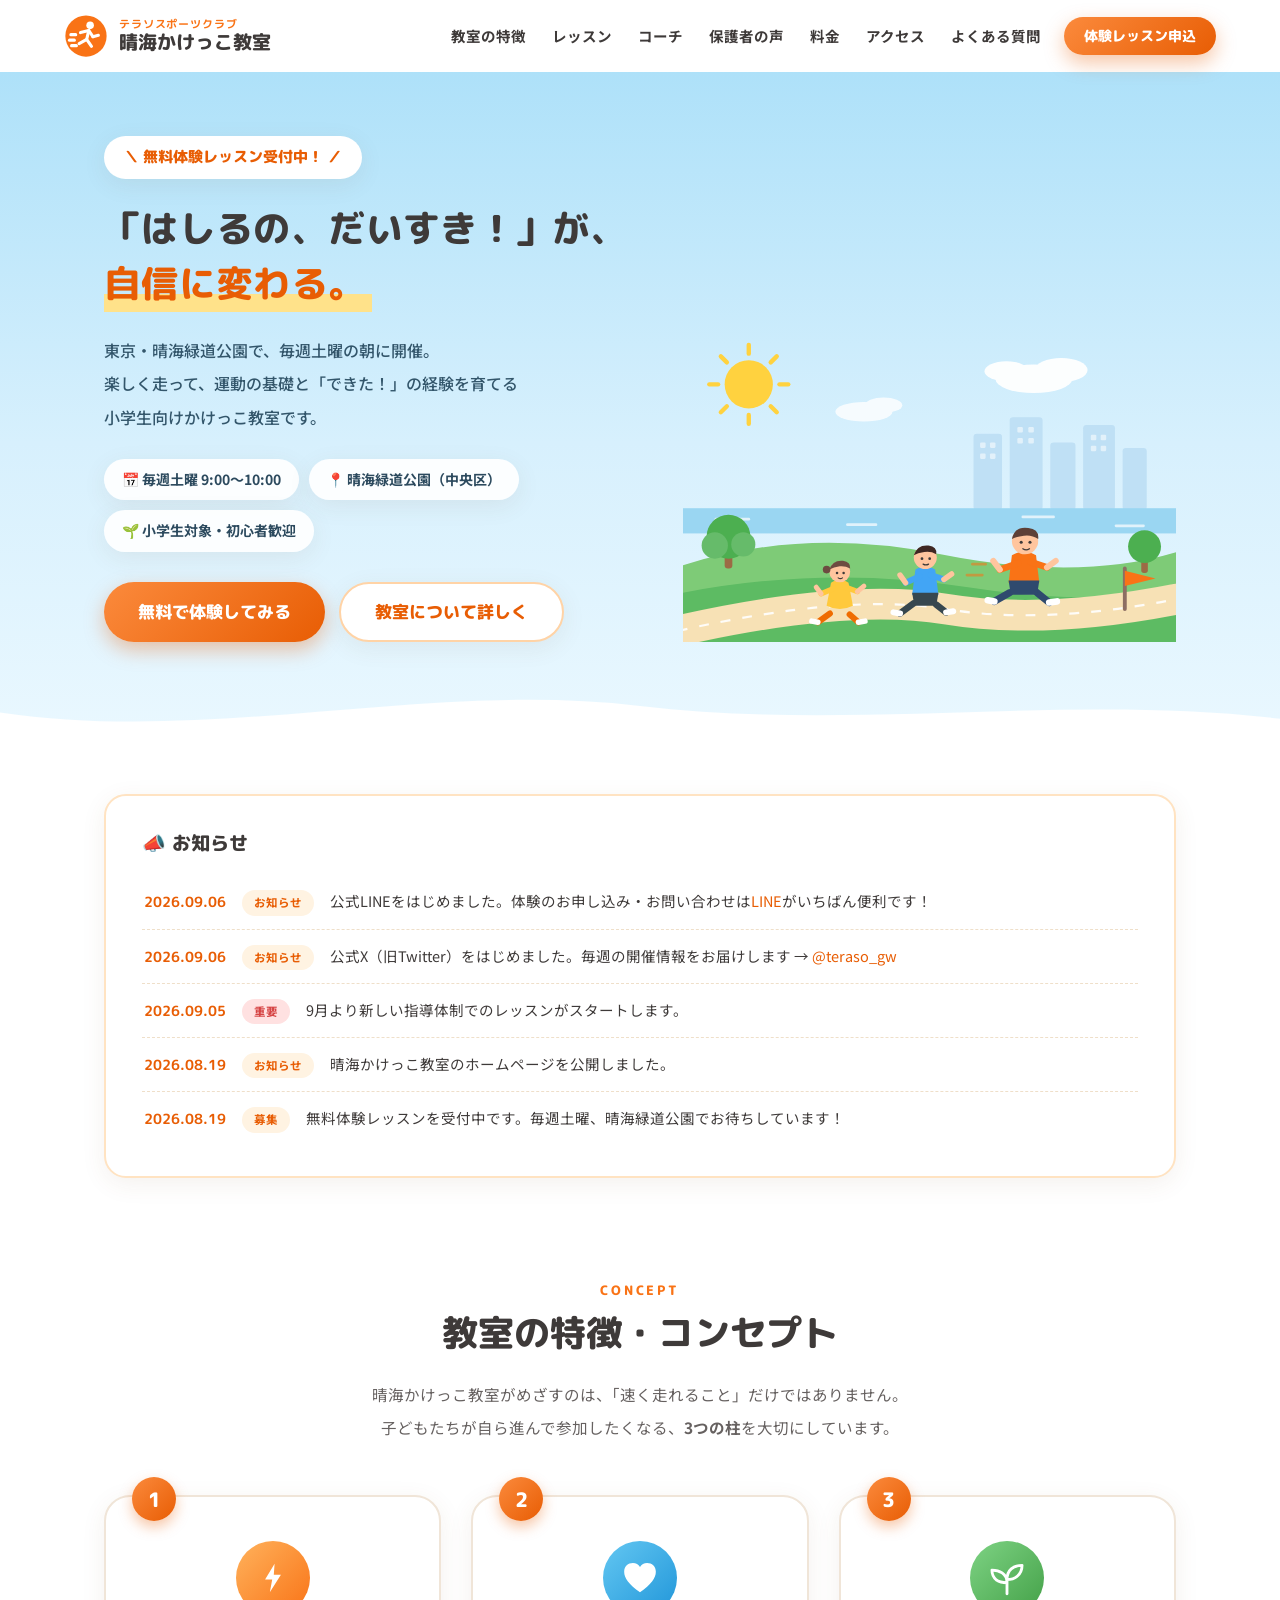
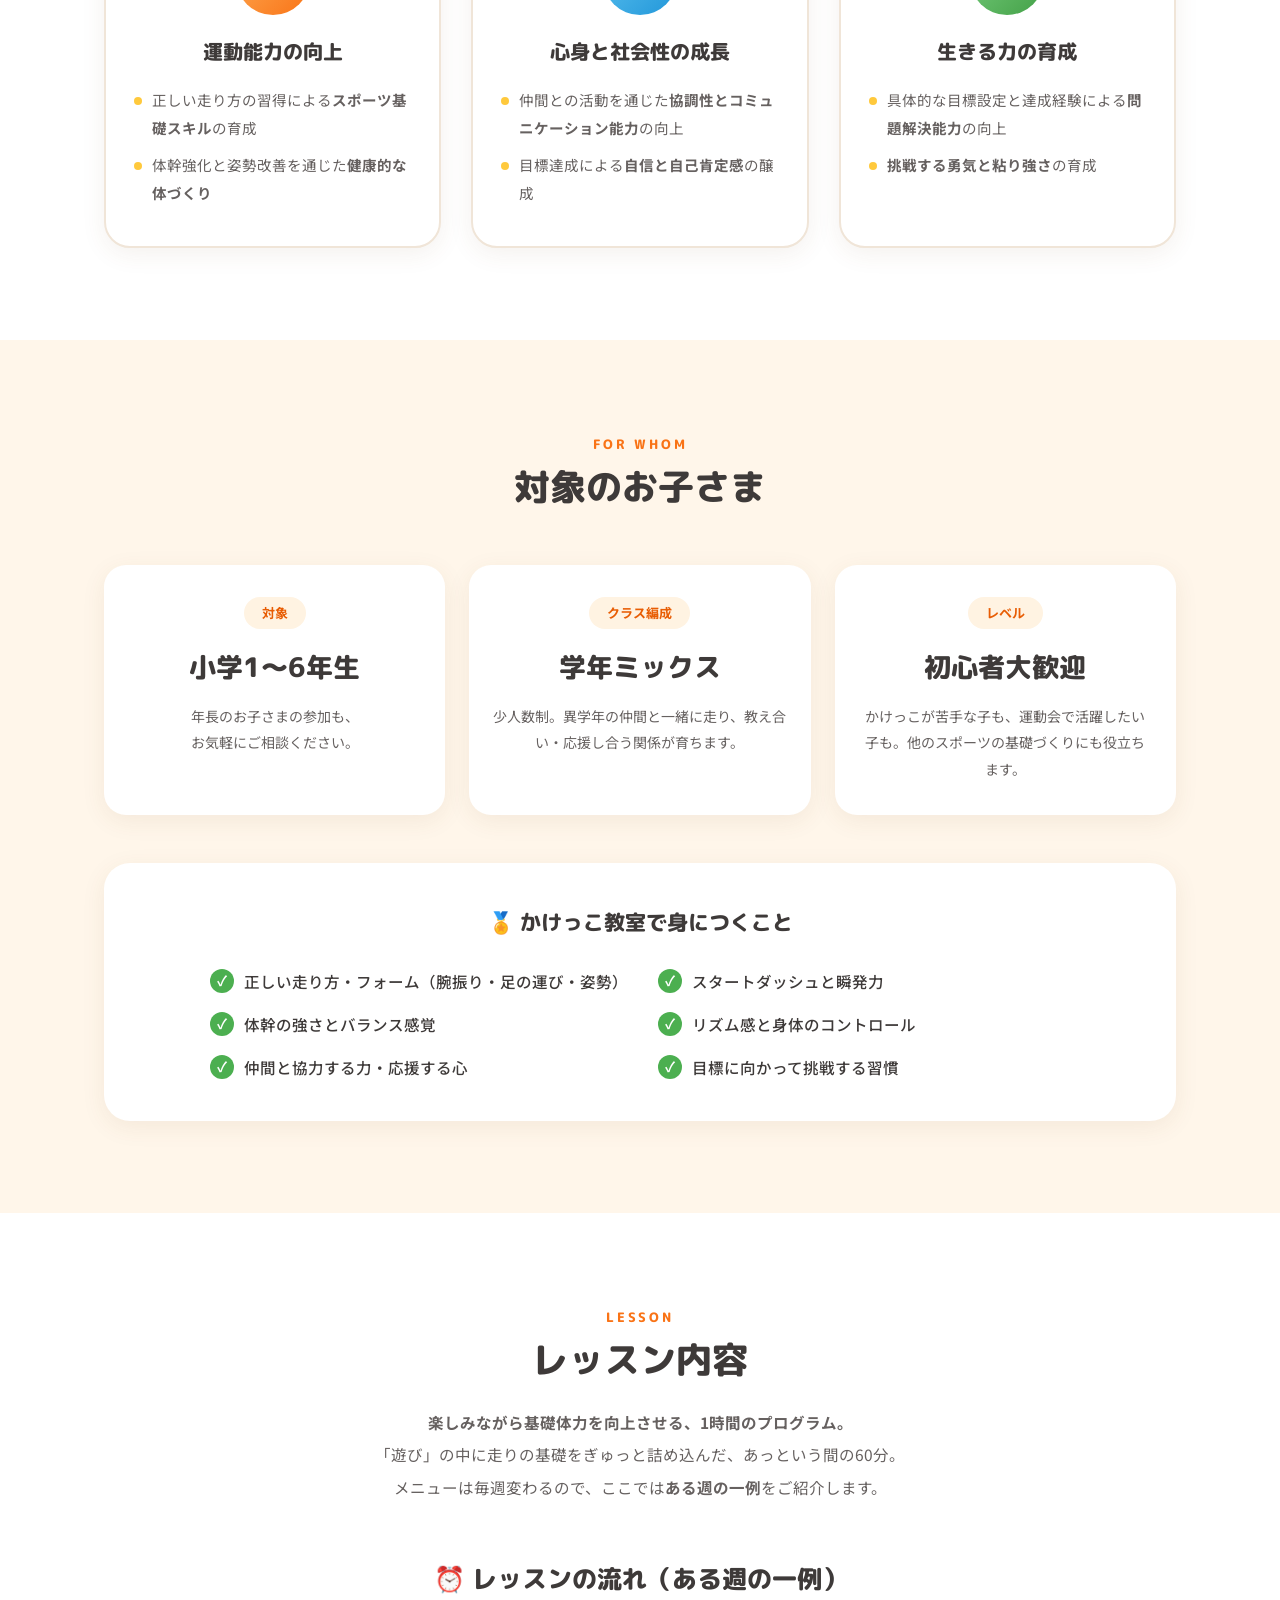
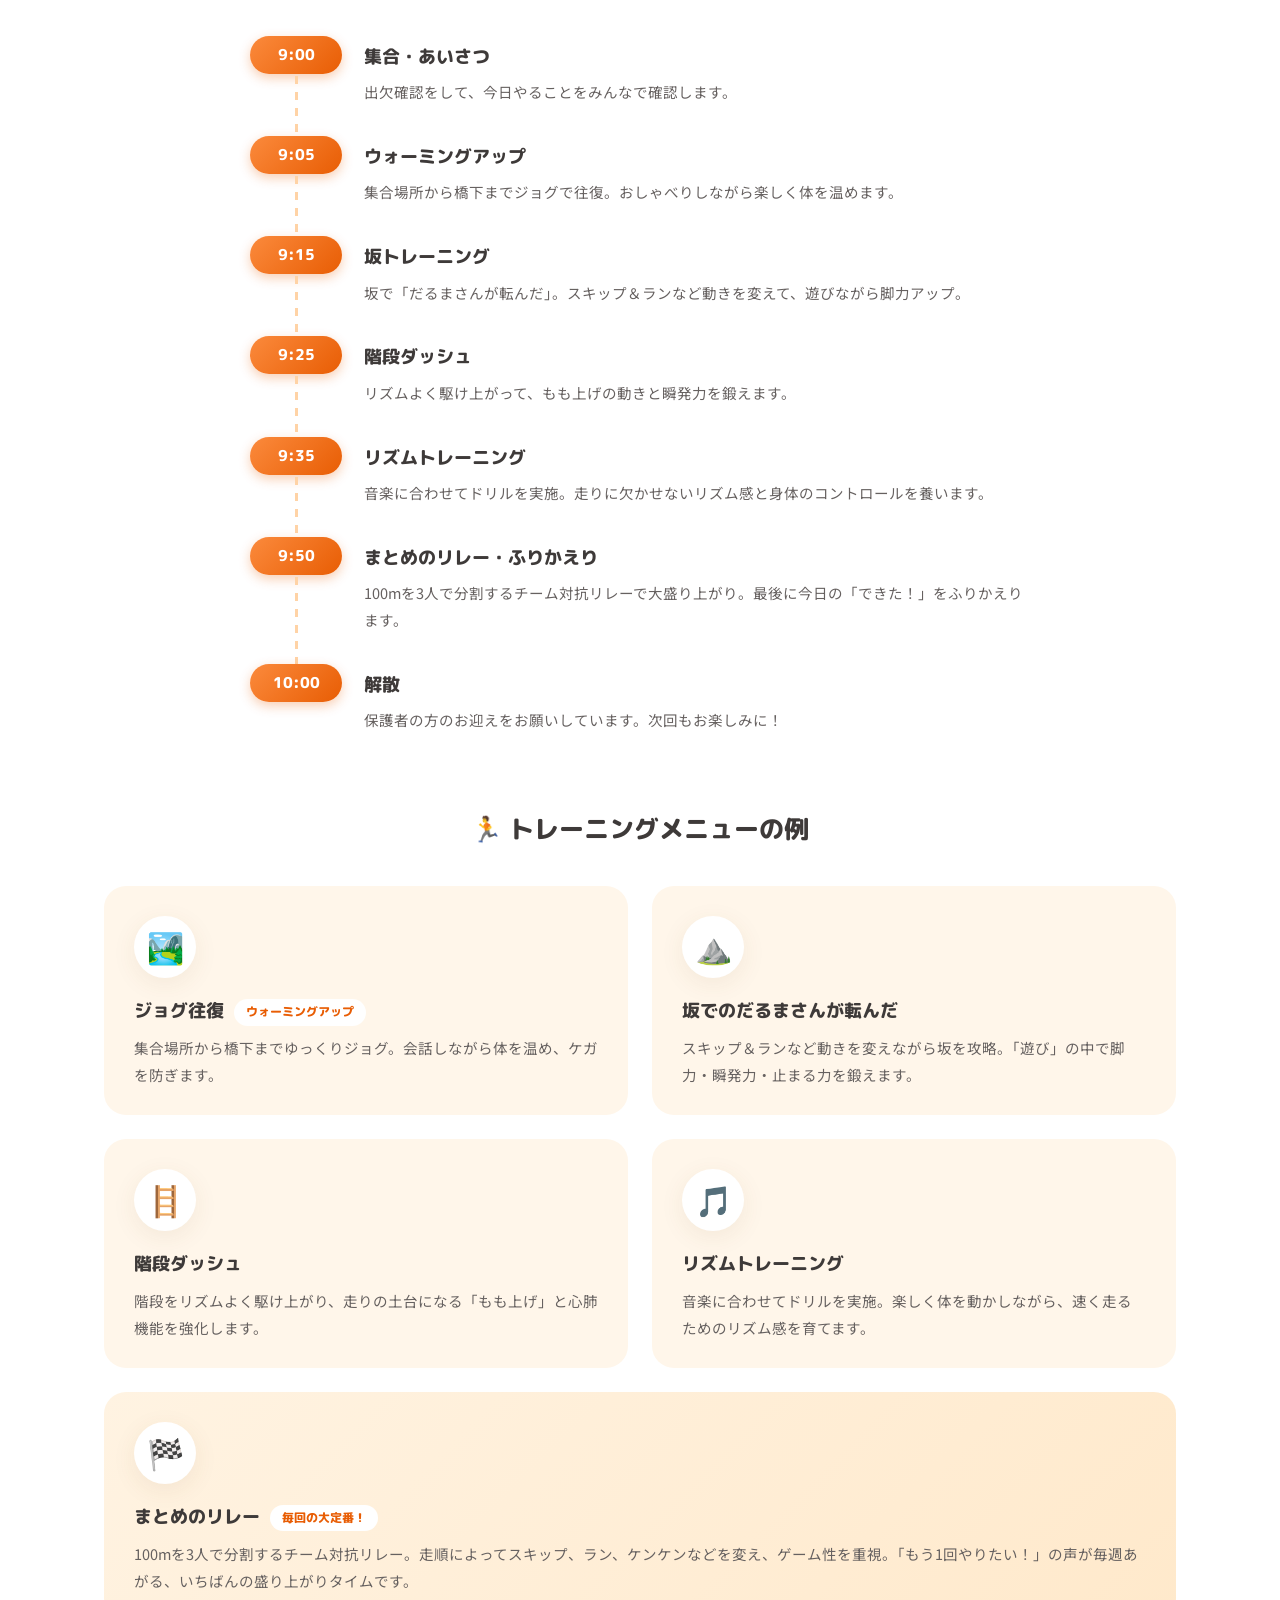
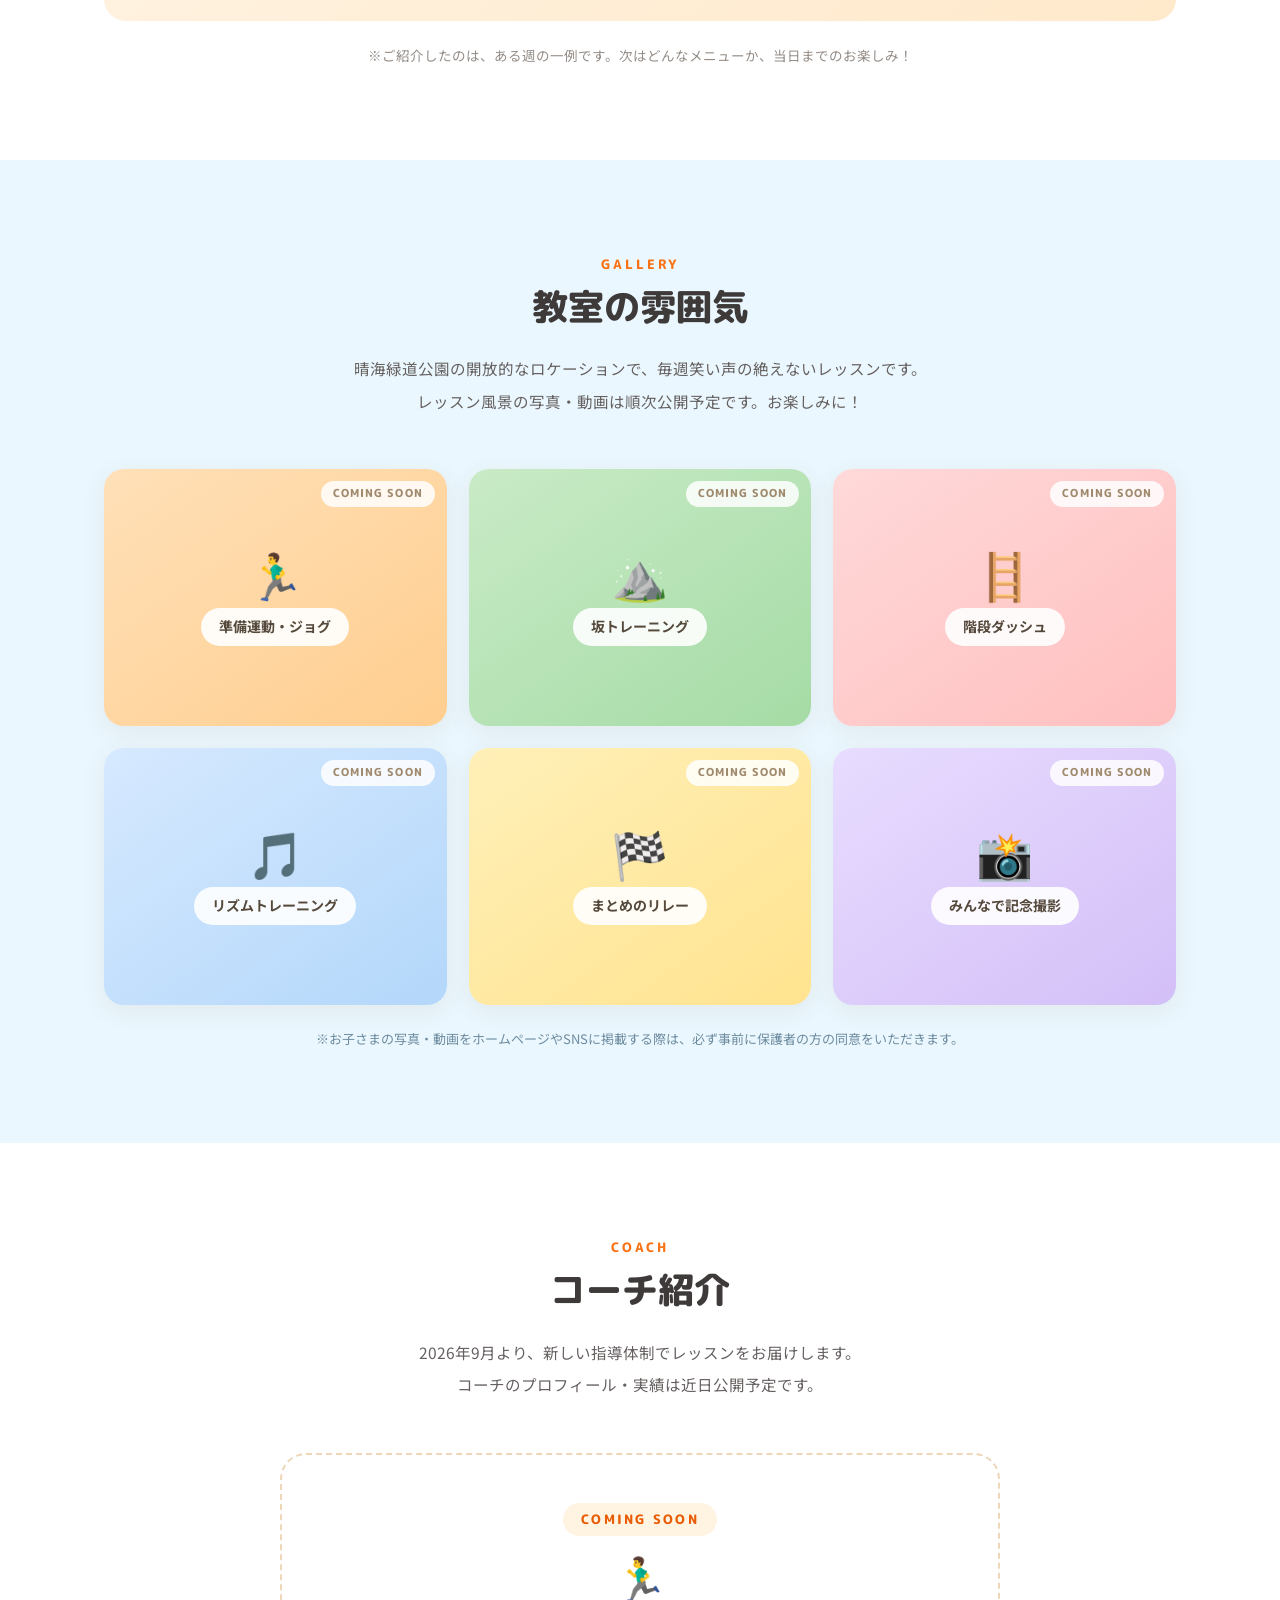
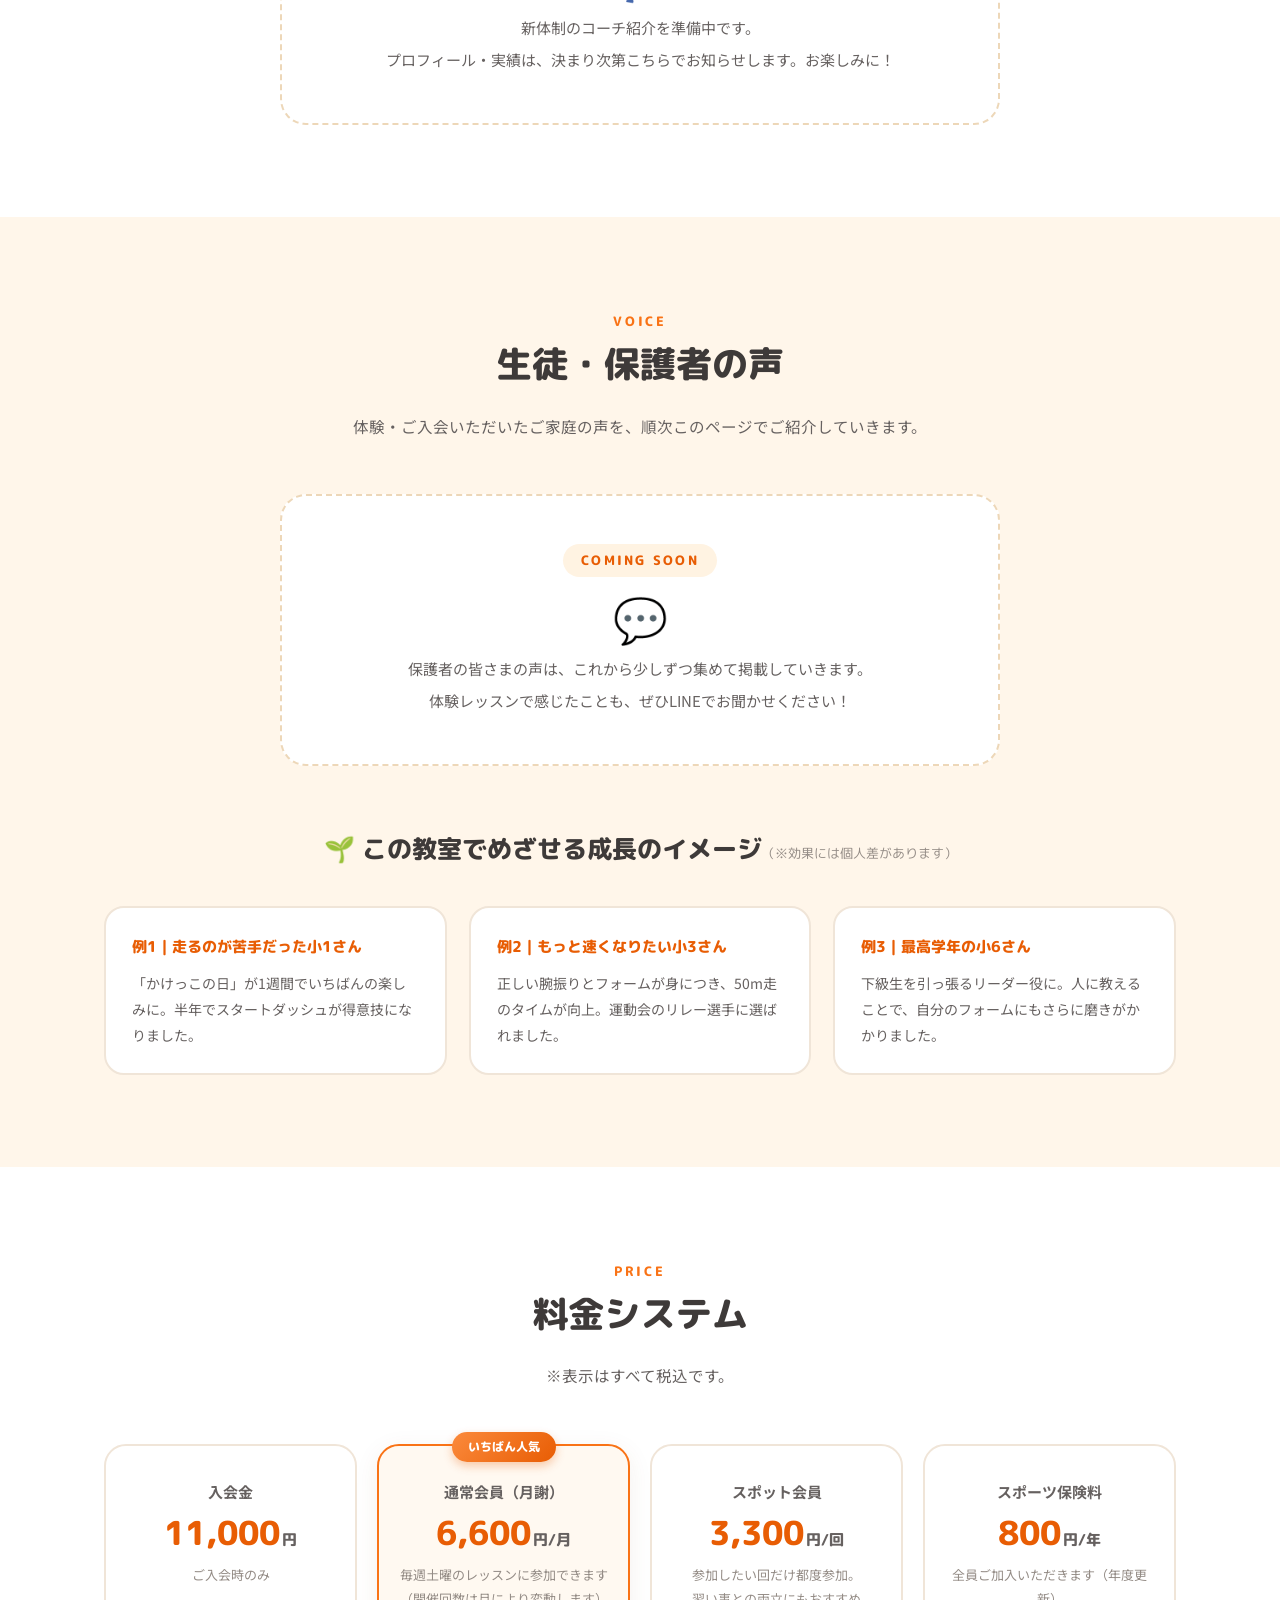
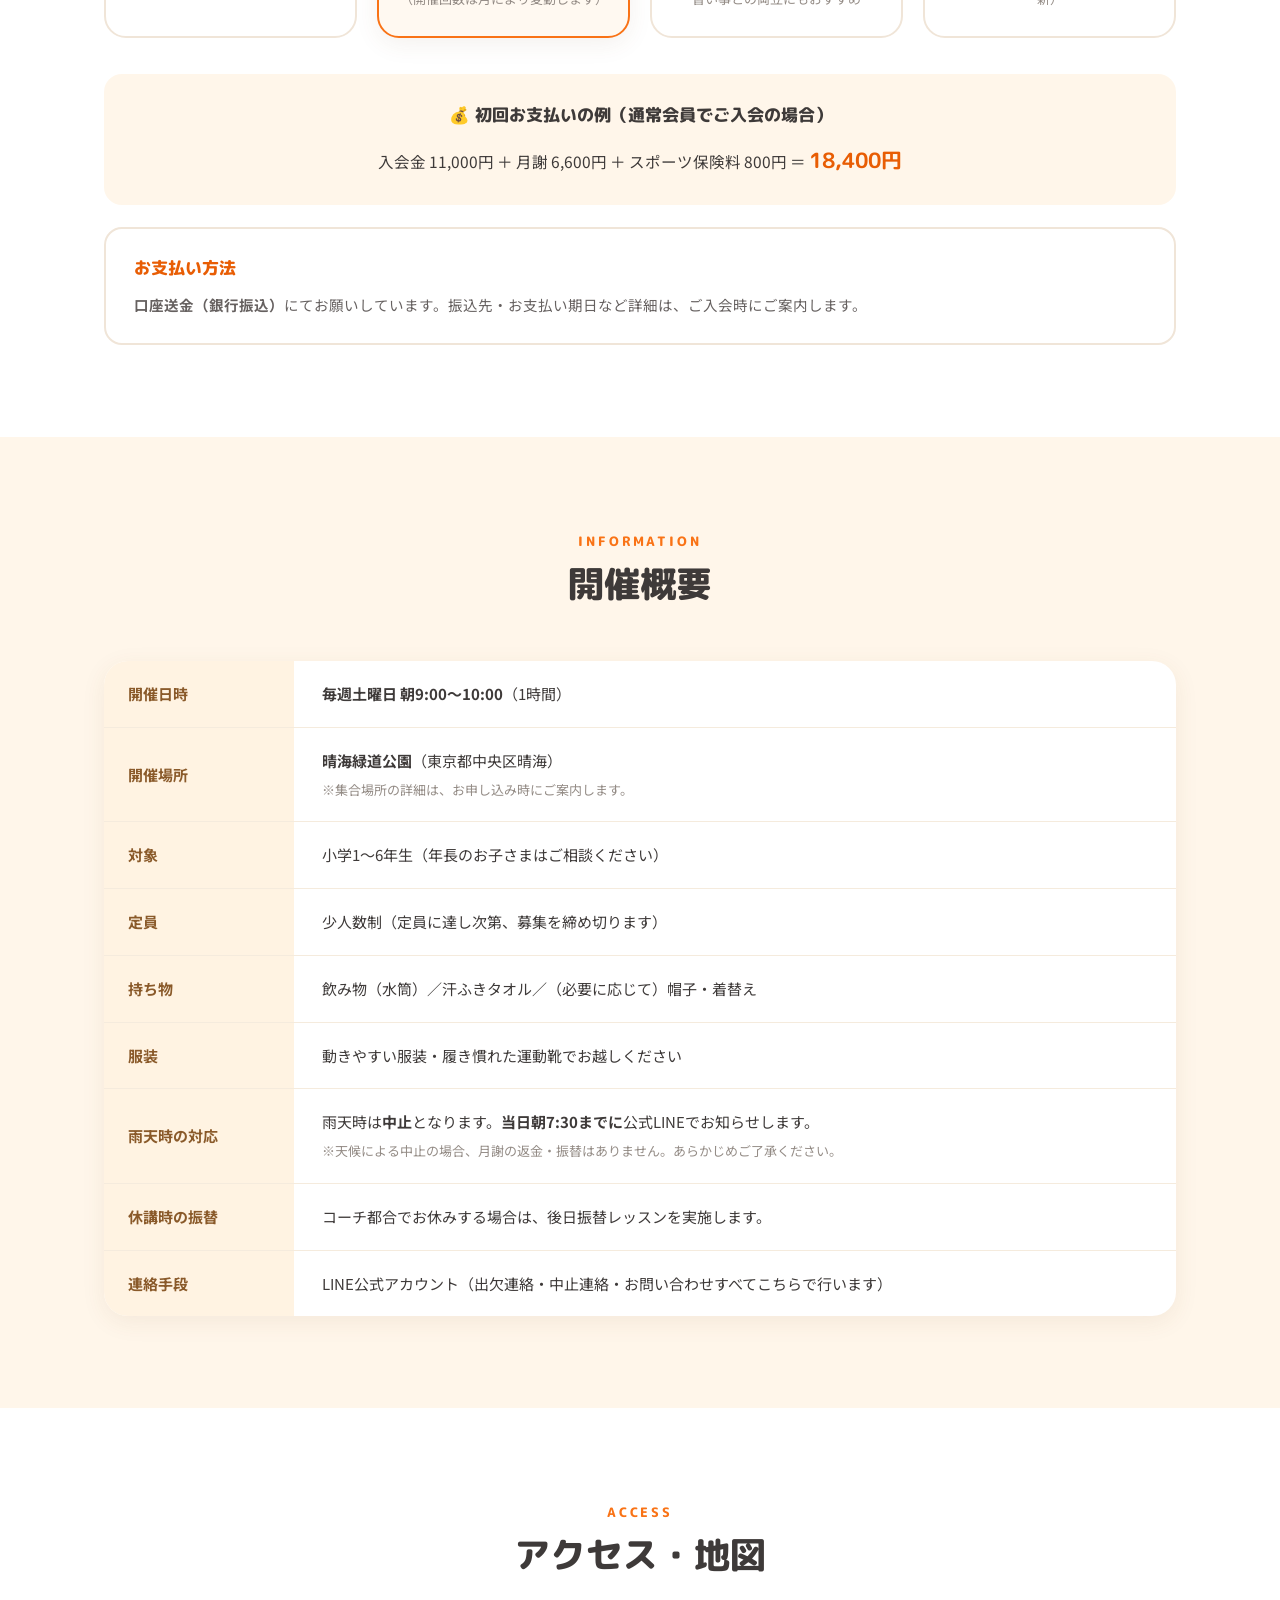
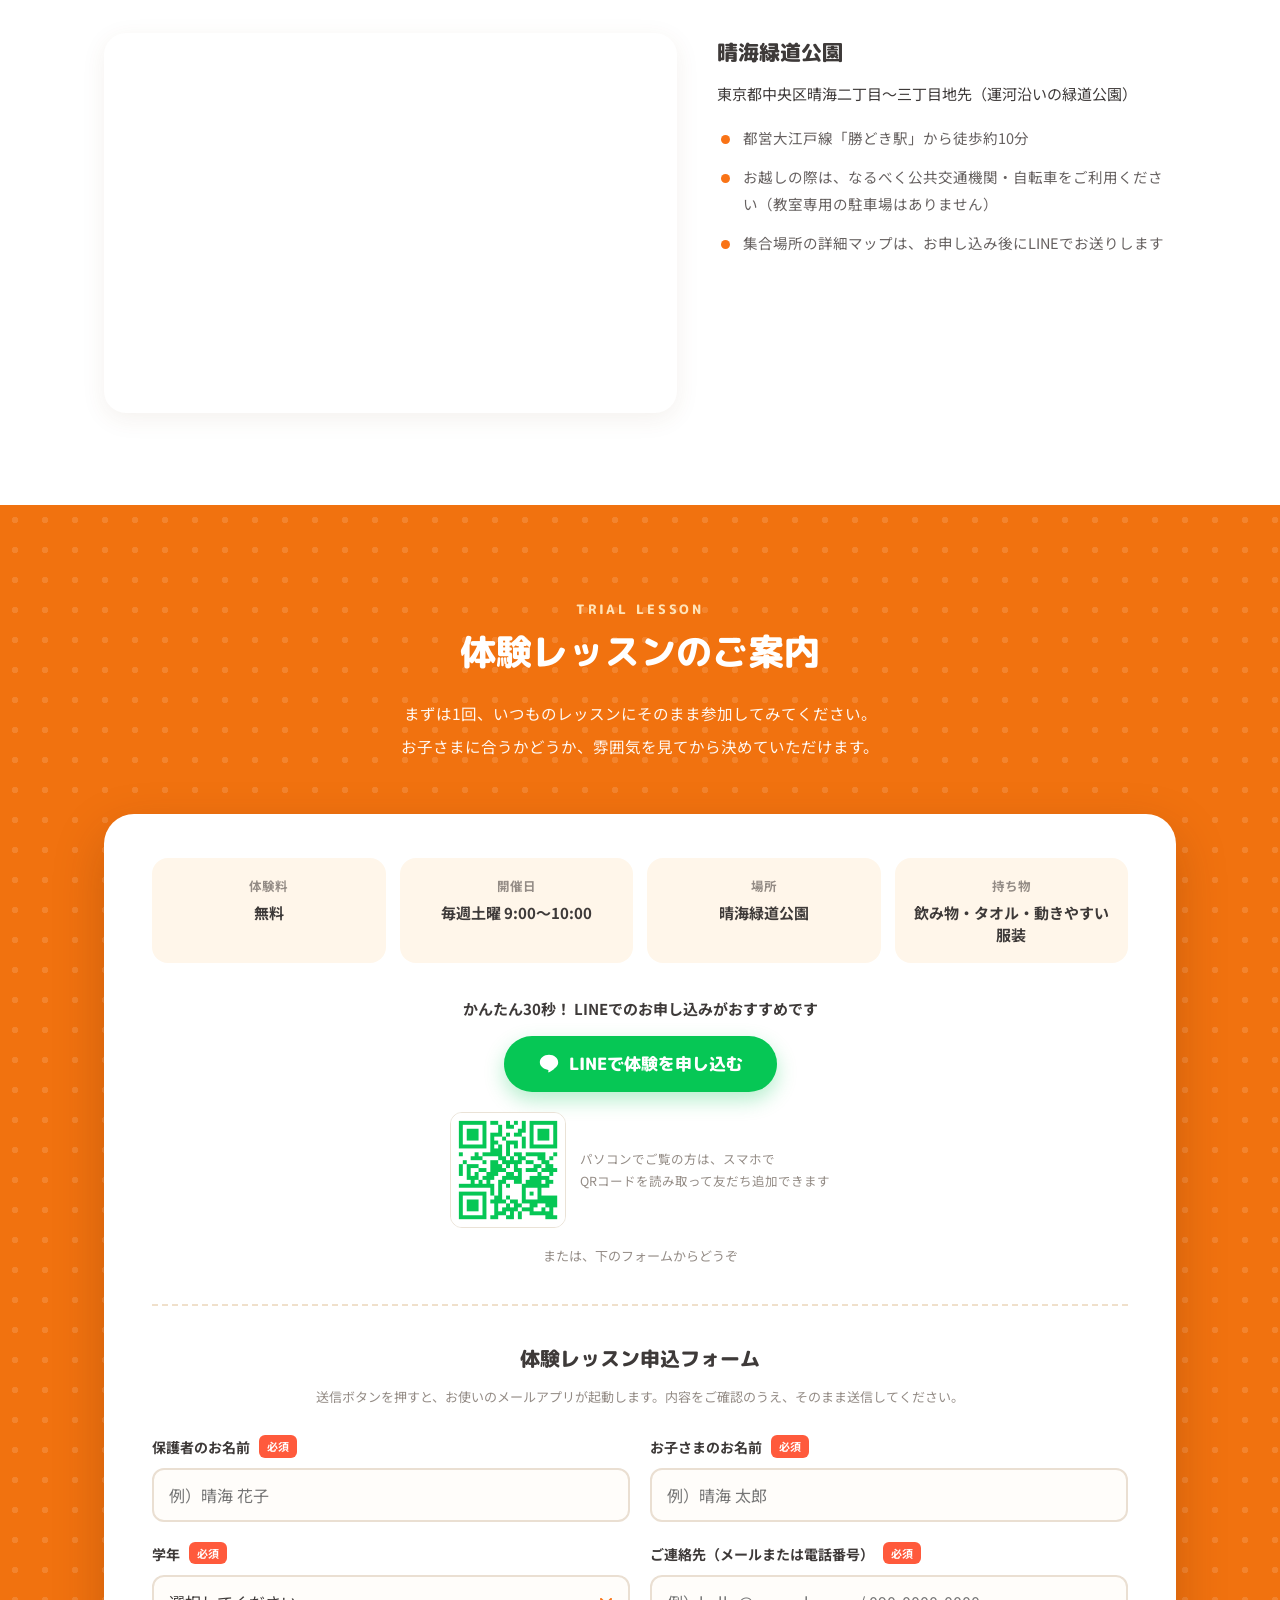
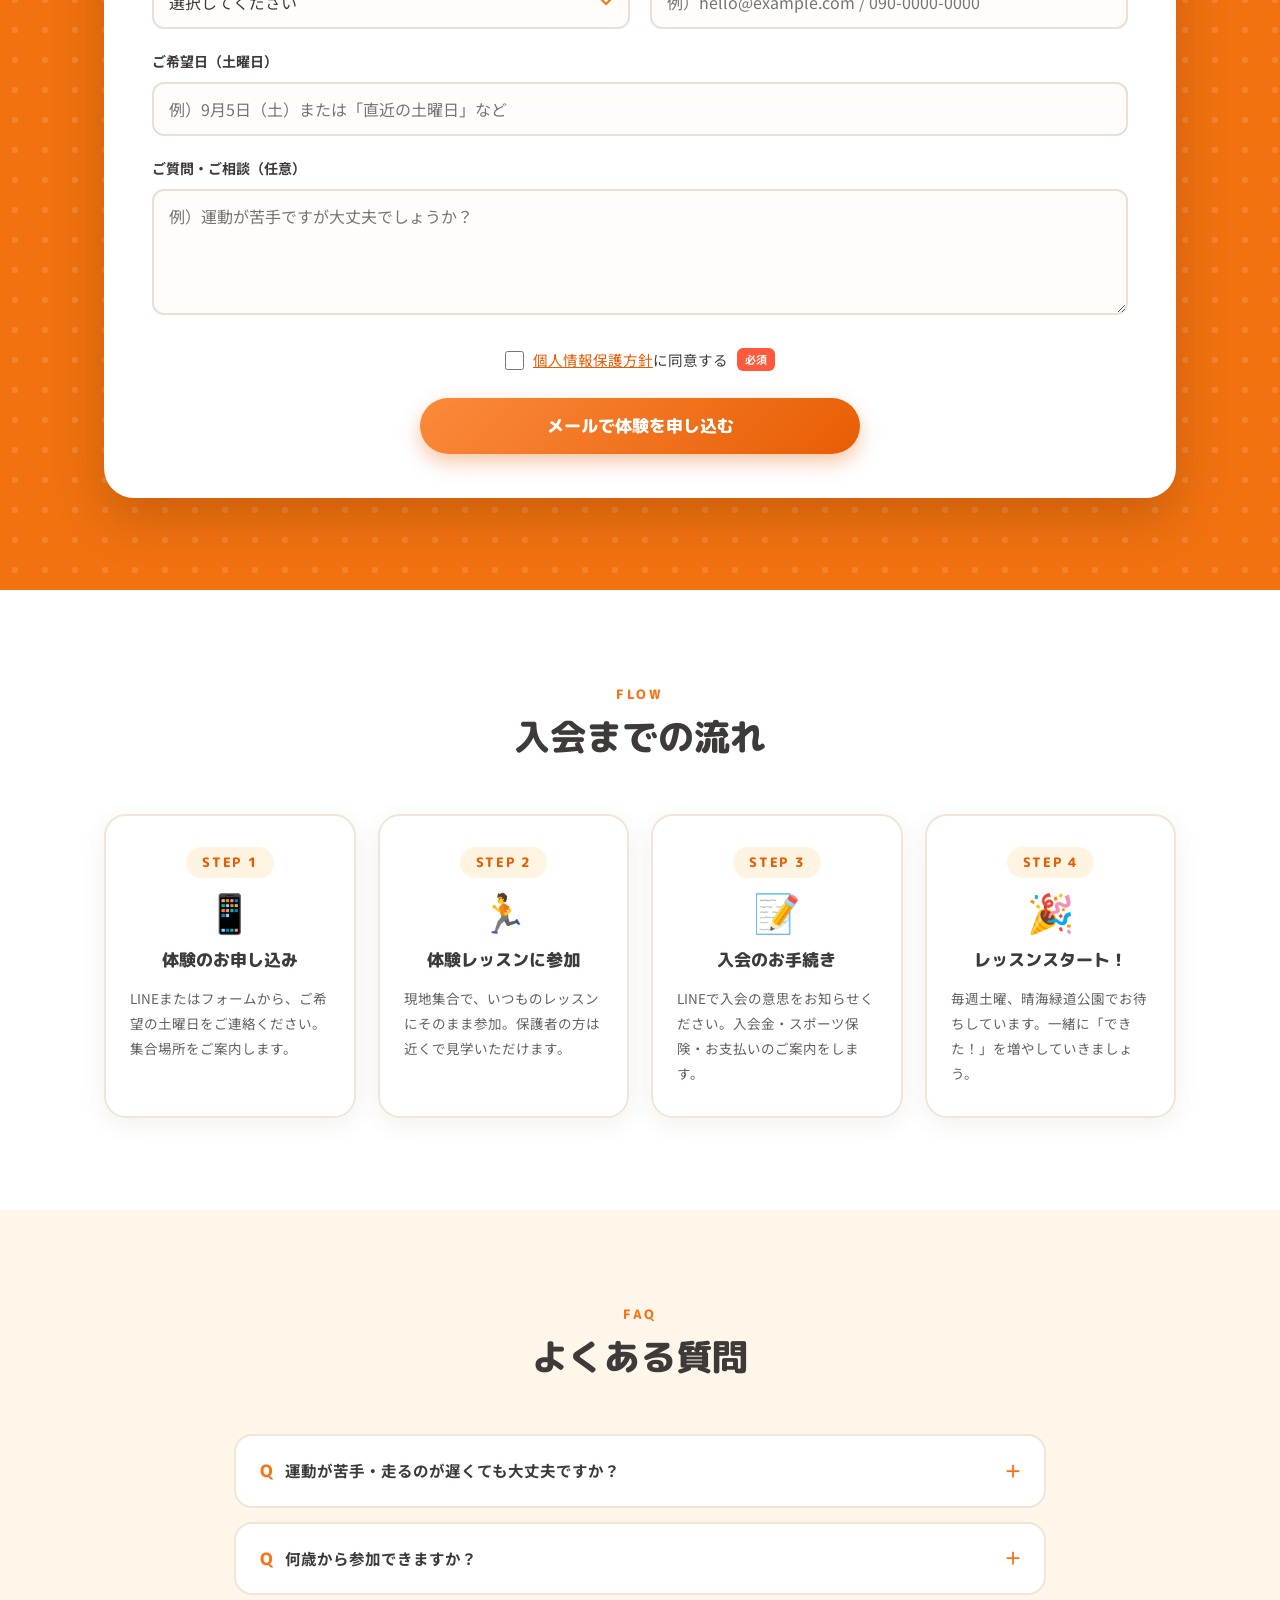
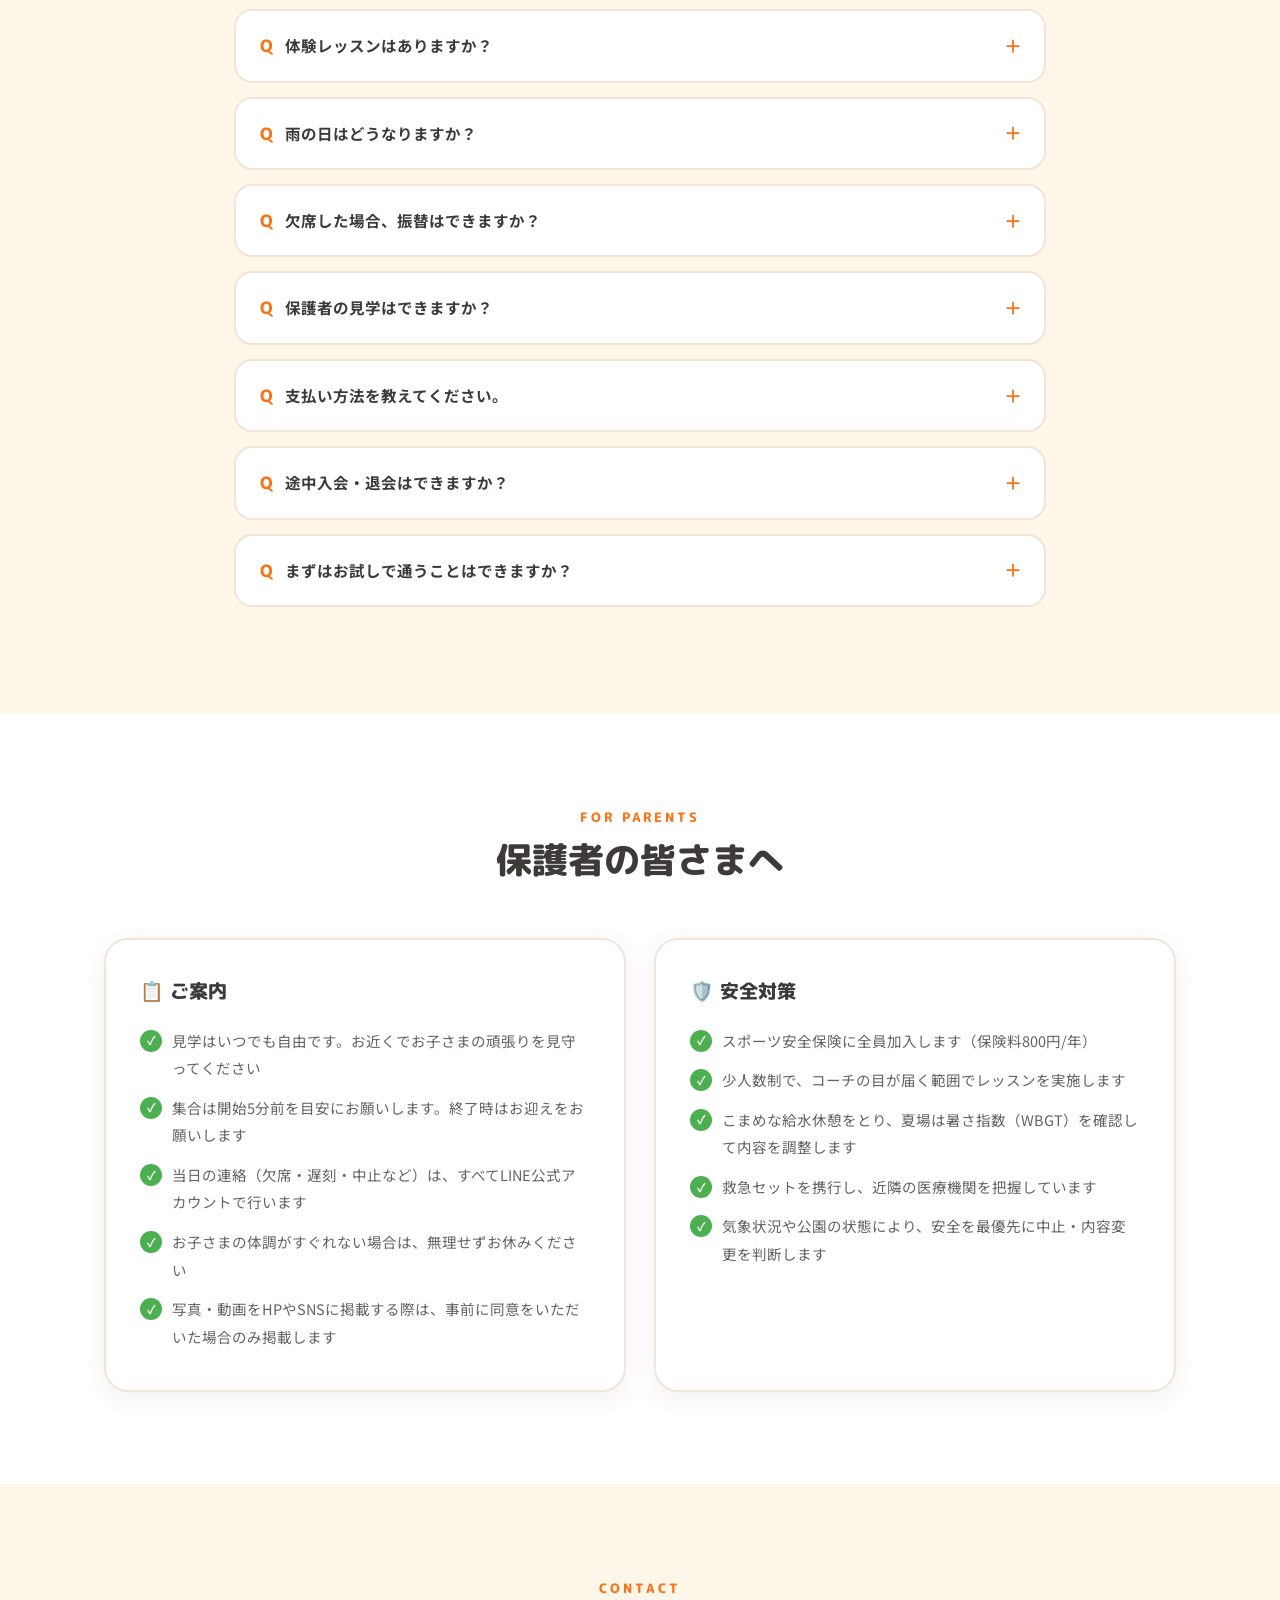
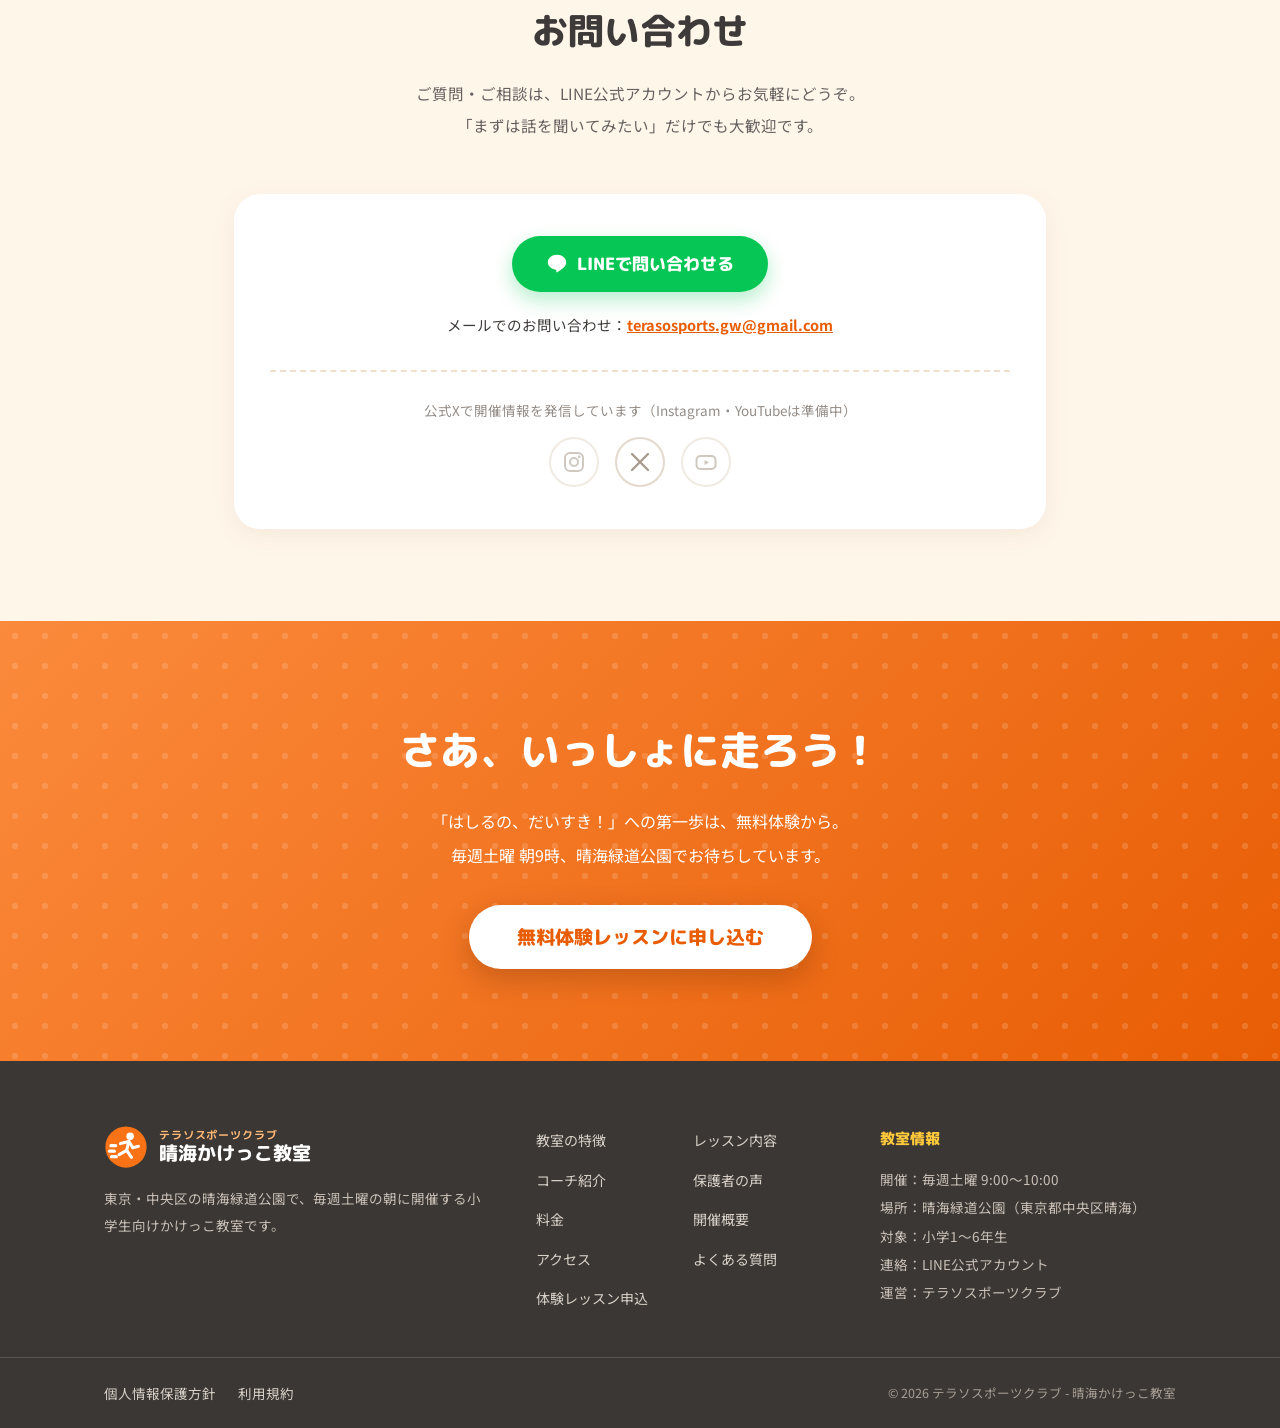
==== commit e93af5d7: "ブランド表記を「テラソスポーツクラブ - 晴海かけっこ教室」に統一（ロゴ・タイトル・OGP・フッター・©）" ====
--- a/index.html
+++ b/index.html
@@ -3,9 +3,9 @@
 <head>
 <meta charset="UTF-8">
 <meta name="viewport" content="width=device-width, initial-scale=1.0, viewport-fit=cover">
-<title>晴海かけっこ教室｜東京・中央区晴海の小学生向けかけっこ教室（毎週土曜開催）</title>
+<title>テラソスポーツクラブ - 晴海かけっこ教室｜東京・中央区晴海の小学生向けかけっこ教室（毎週土曜開催）</title>
 <meta name="description" content="東京・中央区の晴海緑道公園で毎週土曜9:00〜10:00に開催する小学生向けかけっこ教室。正しい走り方と運動の基礎を、遊びの中で楽しく身につけます。初心者大歓迎・体験レッスン受付中！">
-<meta property="og:title" content="晴海かけっこ教室｜「はしるの、だいすき！」が、自信に変わる。">
+<meta property="og:title" content="テラソスポーツクラブ - 晴海かけっこ教室｜「はしるの、だいすき！」が、自信に変わる。">
 <meta property="og:description" content="晴海緑道公園で毎週土曜の朝に開催。楽しく走って運動の基礎と自信を育てる、小学生向けかけっこ教室です。体験レッスン受付中！">
 <meta property="og:type" content="website">
 <meta property="og:locale" content="ja_JP">
@@ -19,7 +19,7 @@
 {
   "@context": "https://schema.org",
   "@type": "SportsActivityLocation",
-  "name": "晴海かけっこ教室",
+  "name": "テラソスポーツクラブ - 晴海かけっこ教室",
   "description": "東京・中央区の晴海緑道公園で毎週土曜に開催する小学生向けかけっこ教室",
   "address": {
     "@type": "PostalAddress",
@@ -37,7 +37,7 @@
 <!-- ============ ヘッダー ============ -->
 <header class="site-header" id="siteHeader">
   <div class="header-inner">
-    <a href="#top" class="brand" aria-label="晴海かけっこ教室 トップへ">
+    <a href="#top" class="brand" aria-label="テラソスポーツクラブ - 晴海かけっこ教室 トップへ">
       <svg class="brand-mark" viewBox="0 0 64 64" aria-hidden="true">
         <circle cx="32" cy="32" r="30" fill="#F97316"/>
         <g stroke="#FFFFFF" stroke-width="4.5" stroke-linecap="round" fill="none">
@@ -52,8 +52,8 @@
         </g>
       </svg>
       <span class="brand-text">
+        <span class="brand-sub">テラソスポーツクラブ</span>
         <span class="brand-name">晴海かけっこ教室</span>
-        <span class="brand-sub">HARUMI KAKEKKO CLUB</span>
       </span>
     </a>
     <nav class="global-nav" id="globalNav" aria-label="メインメニュー">
@@ -926,8 +926,8 @@
           </g>
         </svg>
         <span class="brand-text">
+          <span class="brand-sub">テラソスポーツクラブ</span>
           <span class="brand-name">晴海かけっこ教室</span>
-          <span class="brand-sub">HARUMI KAKEKKO CLUB</span>
         </span>
       </a>
       <p class="footer-desc">東京・中央区の晴海緑道公園で、毎週土曜の朝に開催する小学生向けかけっこ教室です。</p>
@@ -962,7 +962,7 @@
         <li><a href="privacy.html">個人情報保護方針</a></li>
         <li><a href="terms.html">利用規約</a></li>
       </ul>
-      <p class="copyright">&copy; <span id="copyYear">2026</span> 晴海かけっこ教室</p>
+      <p class="copyright">&copy; <span id="copyYear">2026</span> テラソスポーツクラブ - 晴海かけっこ教室</p>
     </div>
   </div>
 </footer>
--- a/style.css
+++ b/style.css
@@ -177,8 +177,8 @@
 }
 .brand-sub {
   font-family: var(--font-head);
-  font-size: 10px;
-  letter-spacing: 0.14em;
+  font-size: 10.5px;
+  letter-spacing: 0.08em;
   color: var(--c-primary);
   font-weight: 700;
 }
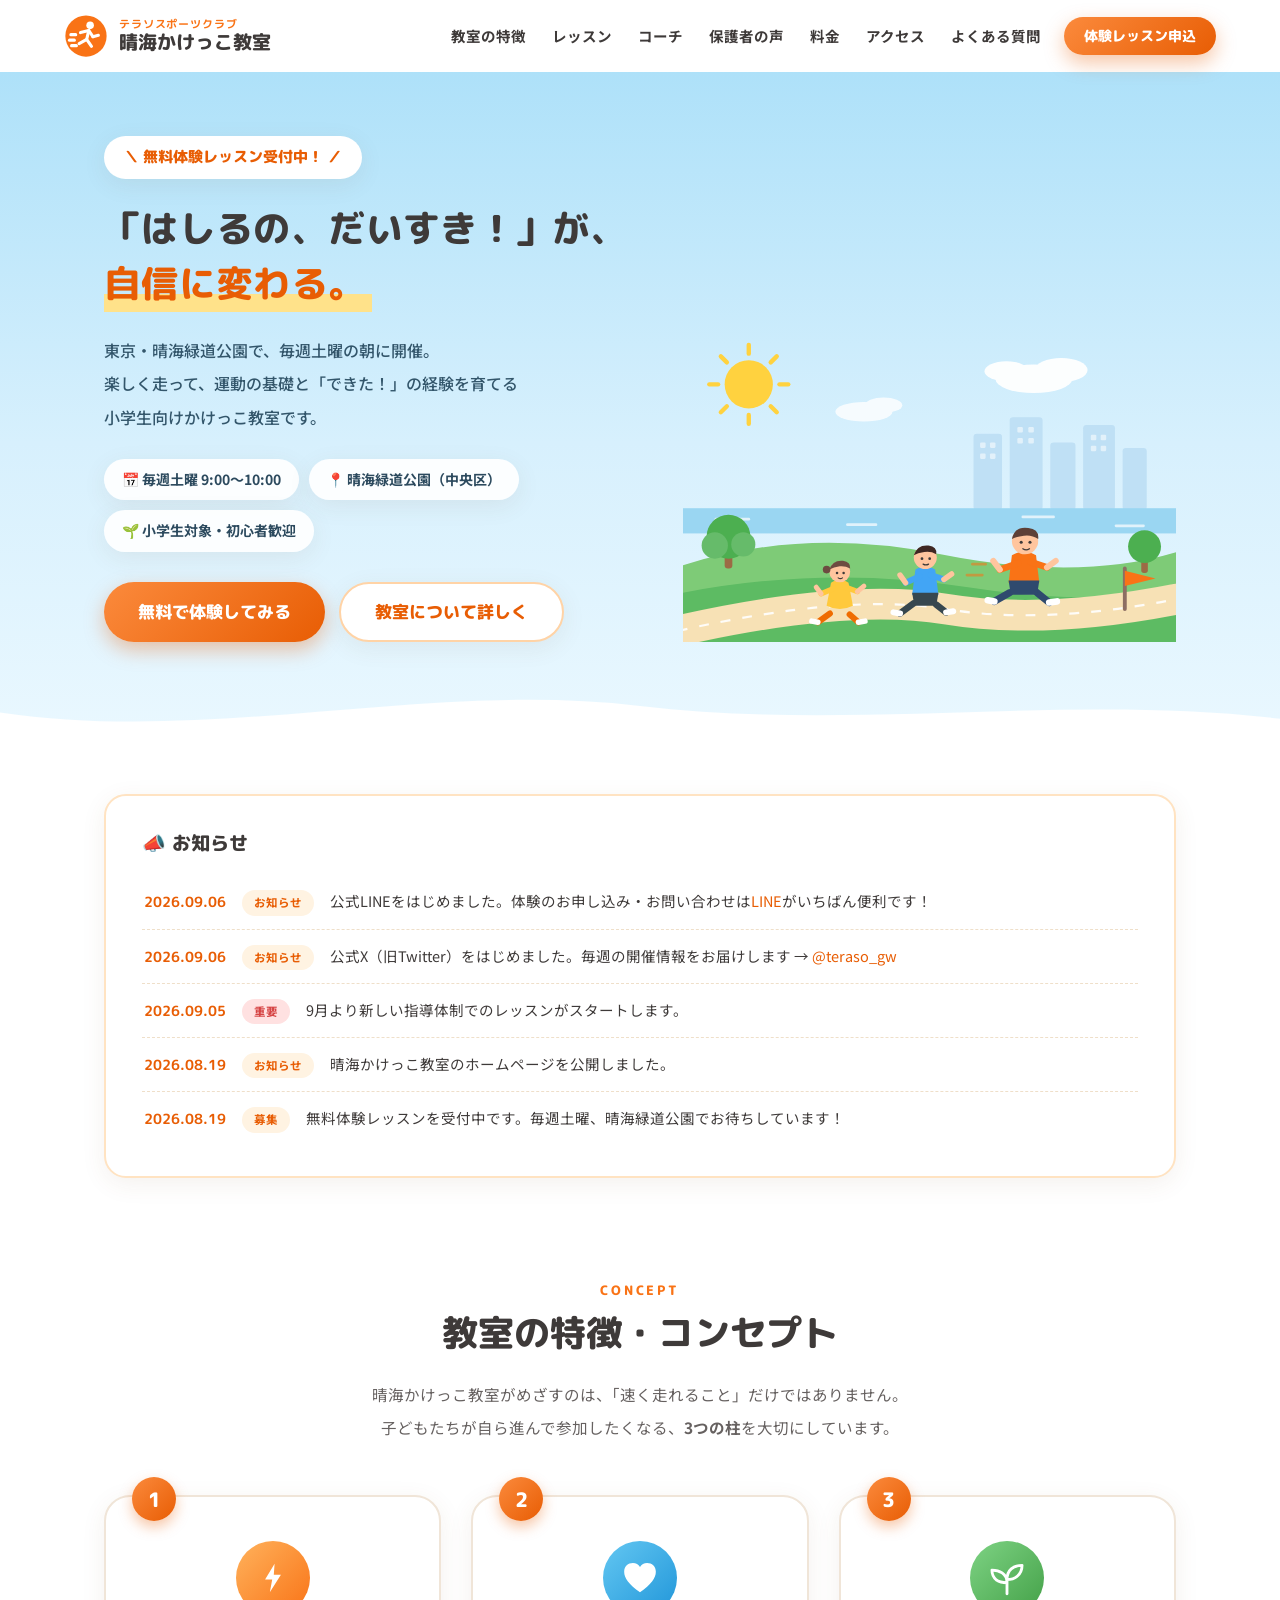
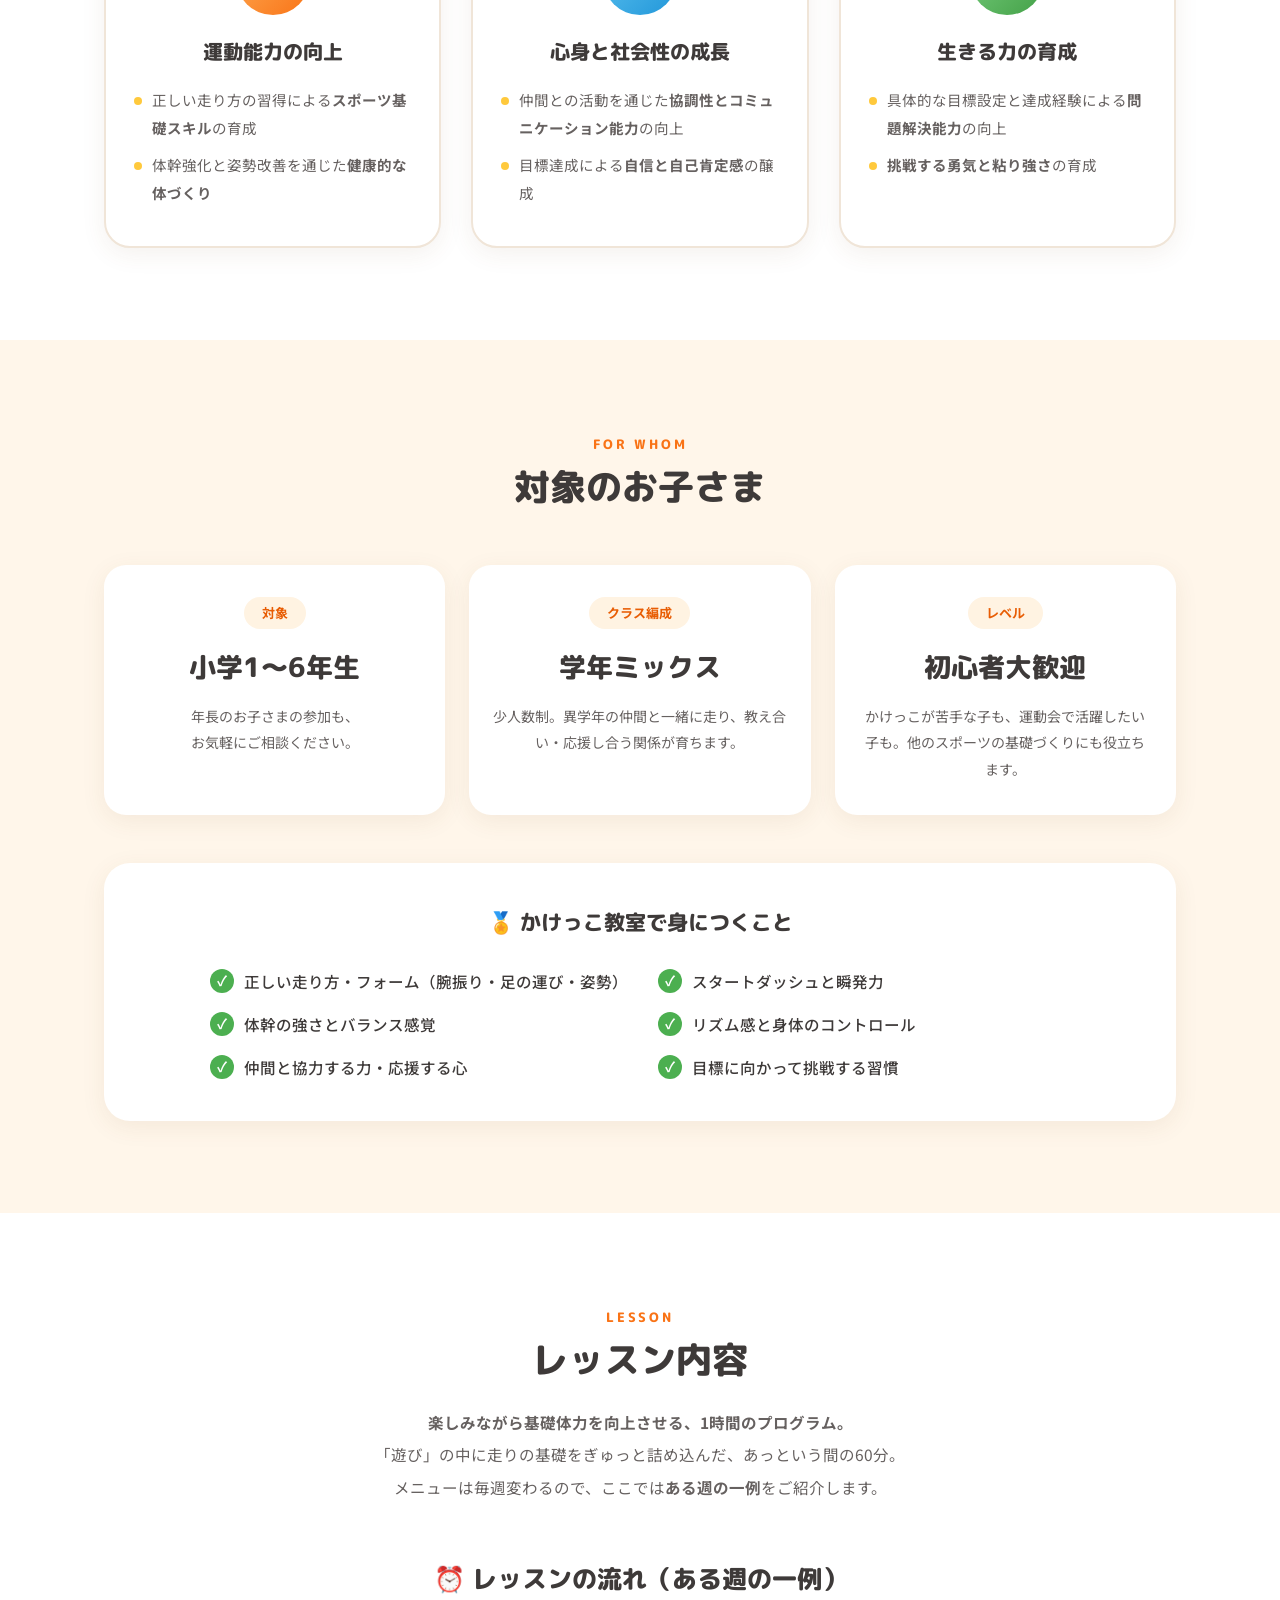
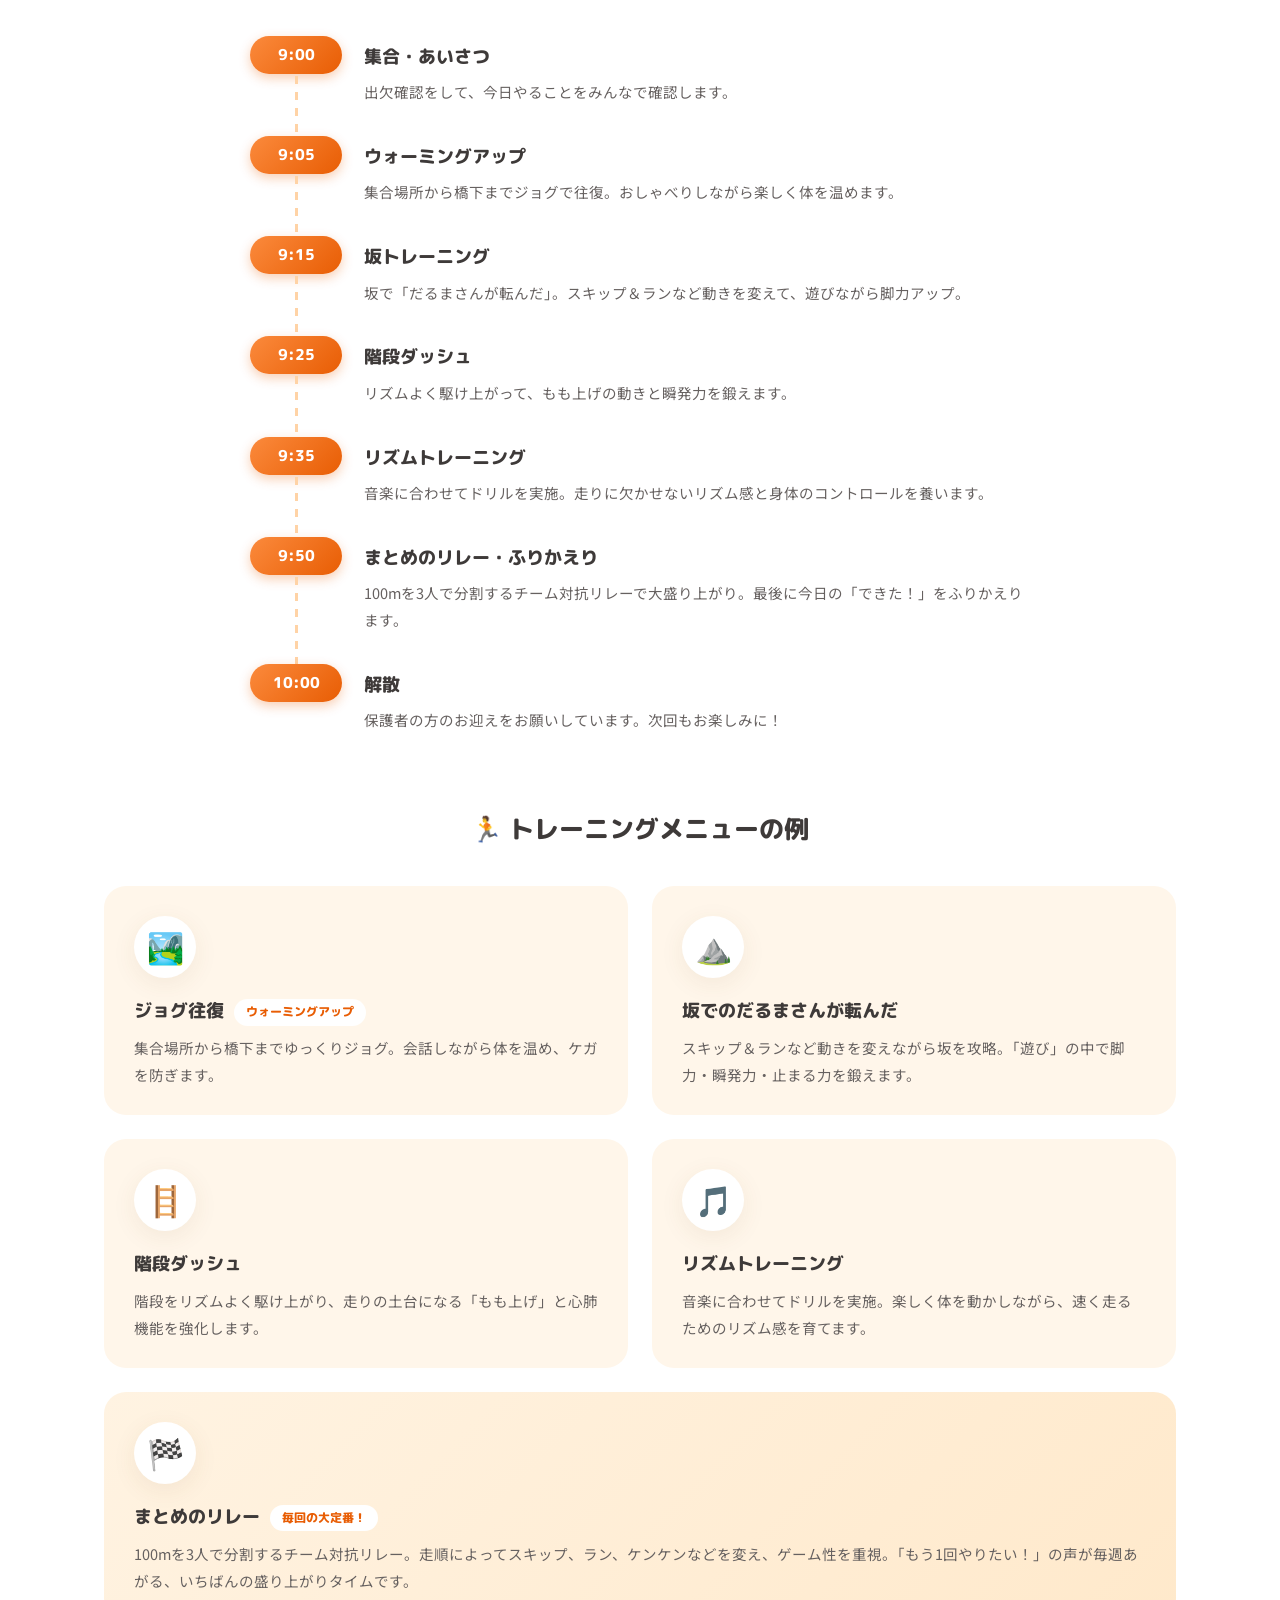
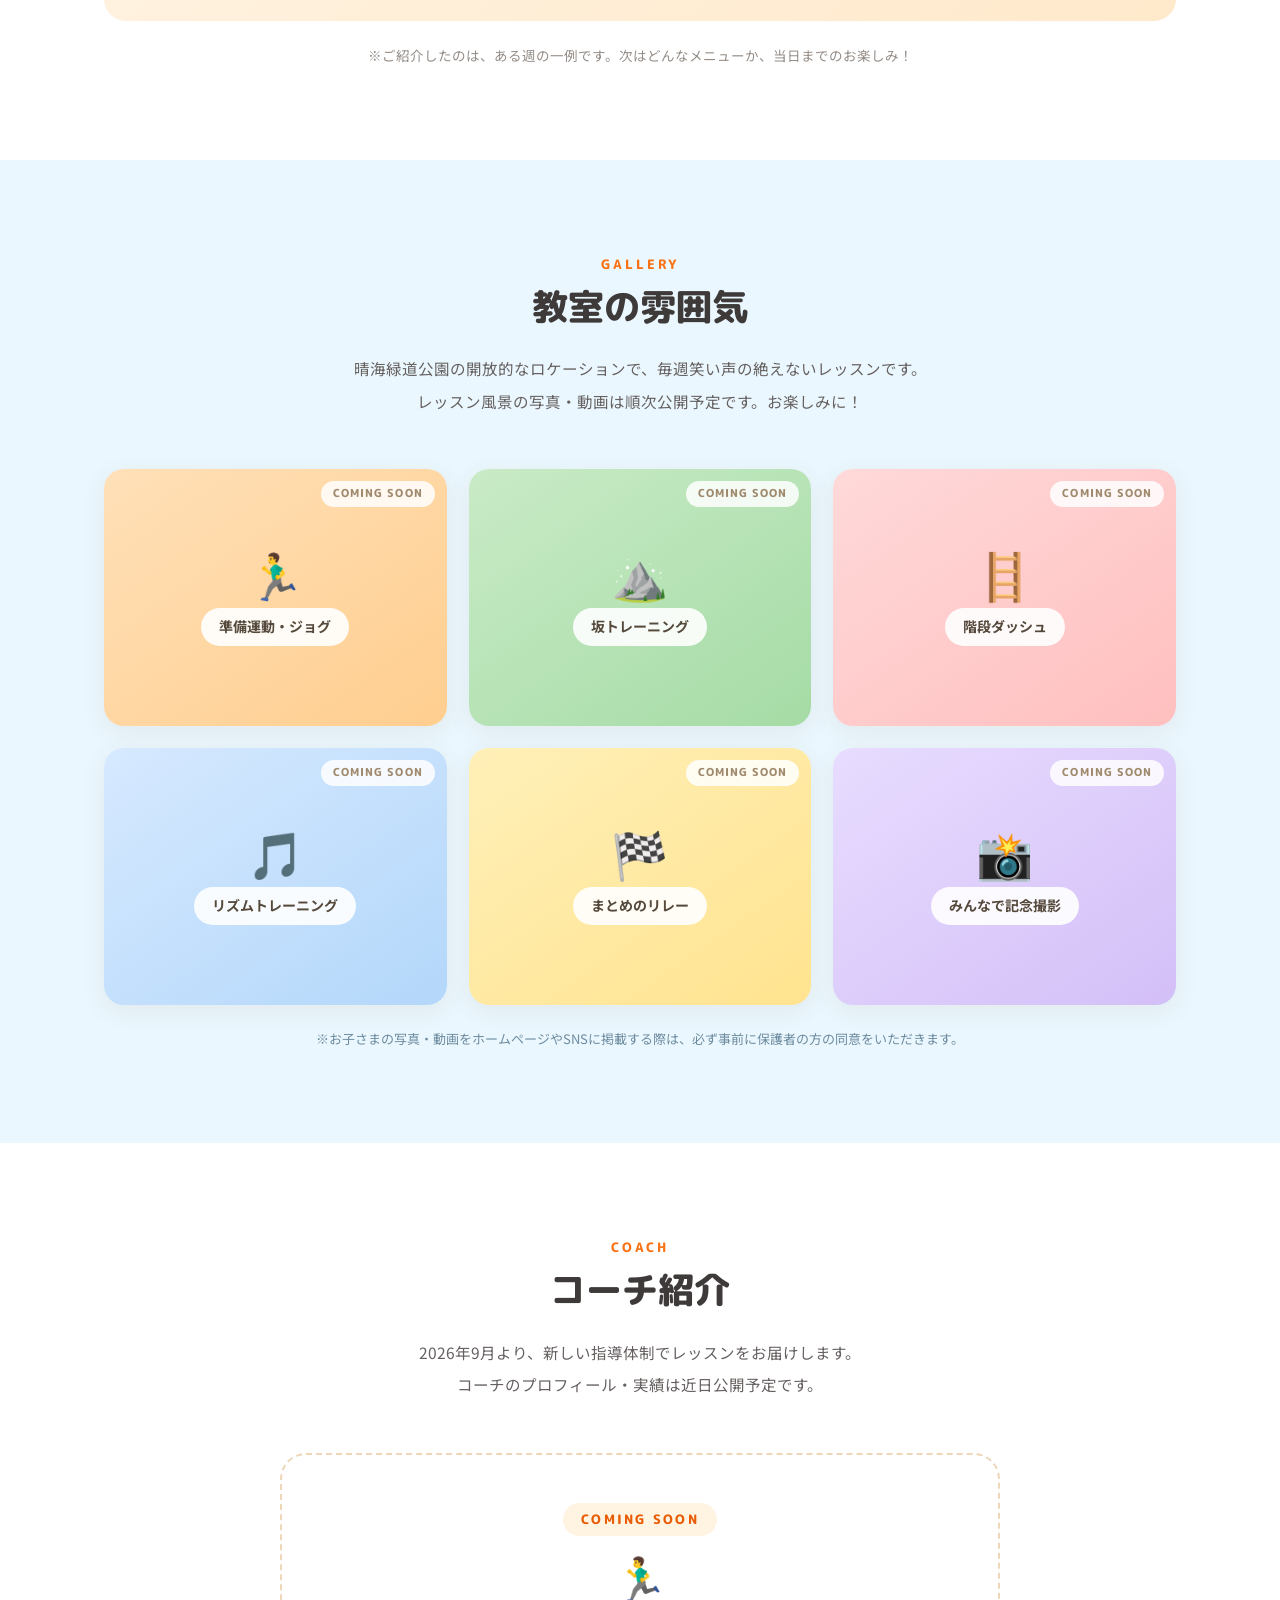
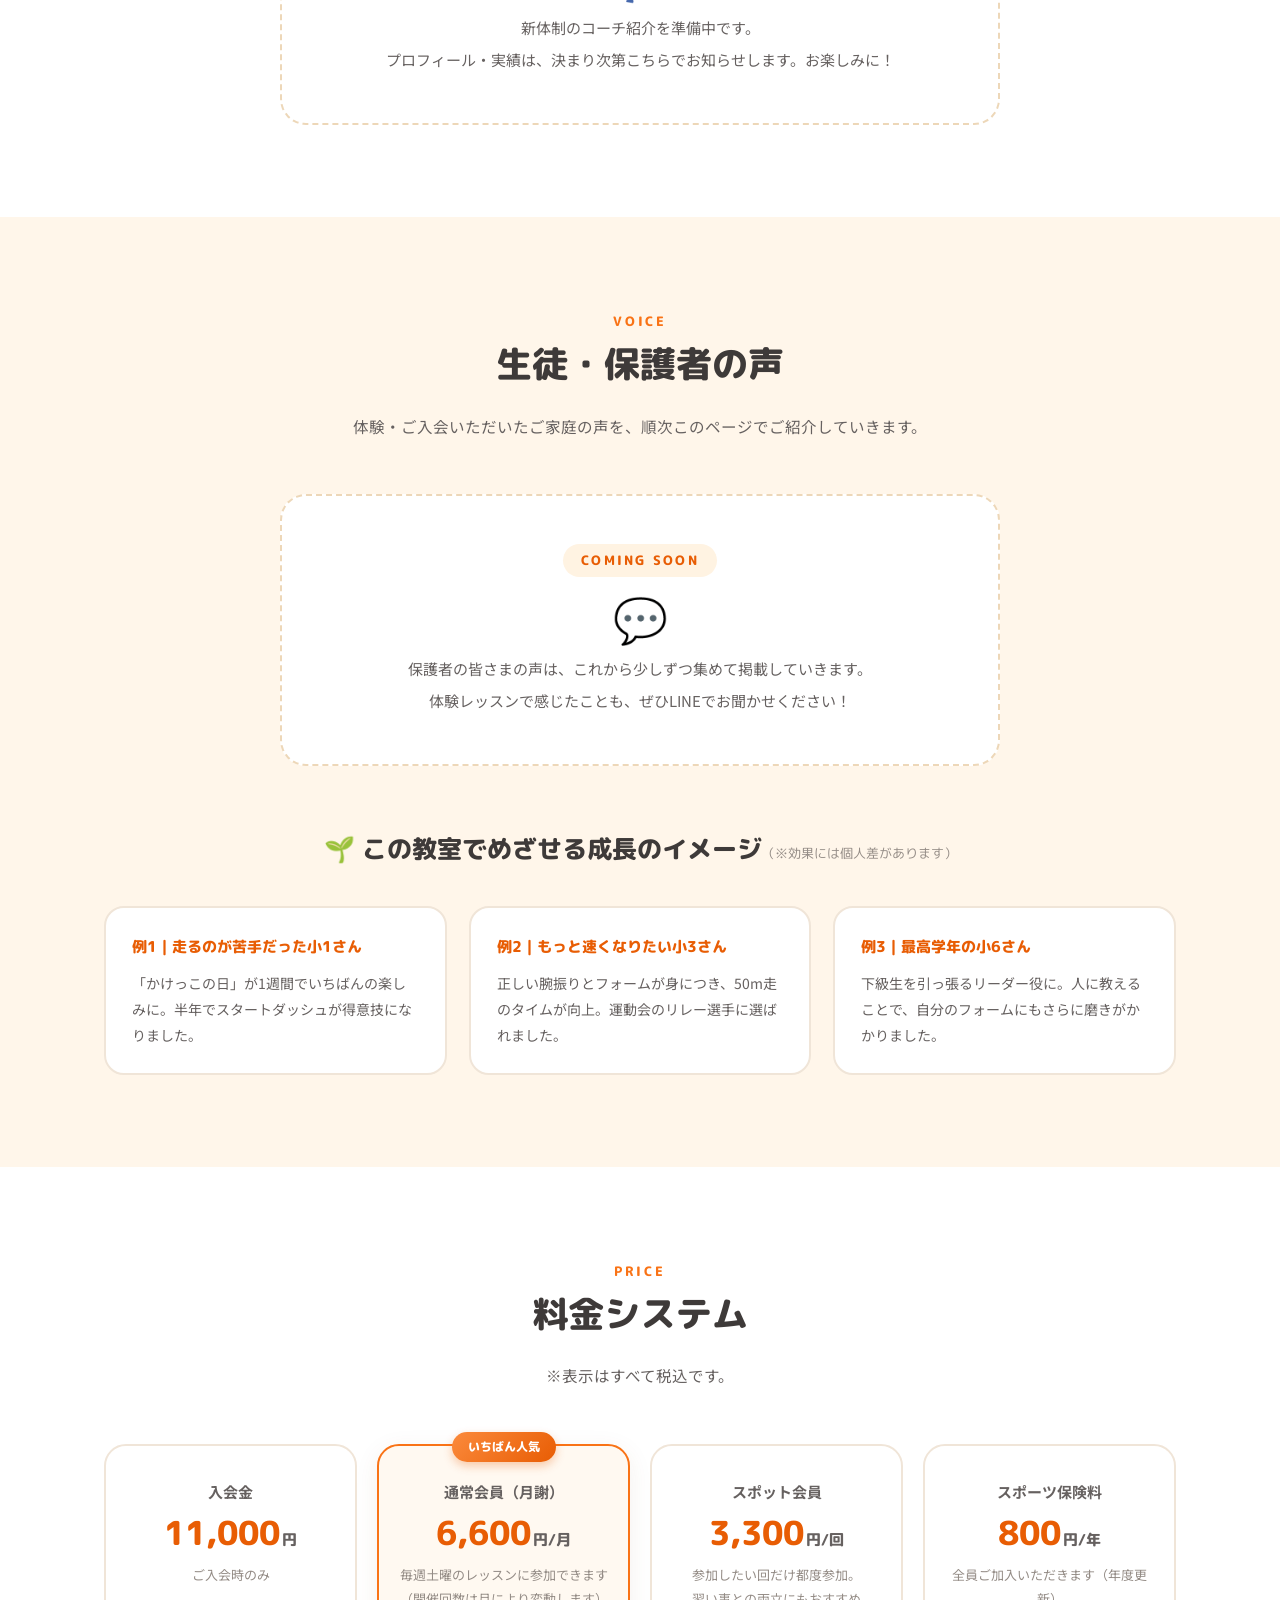
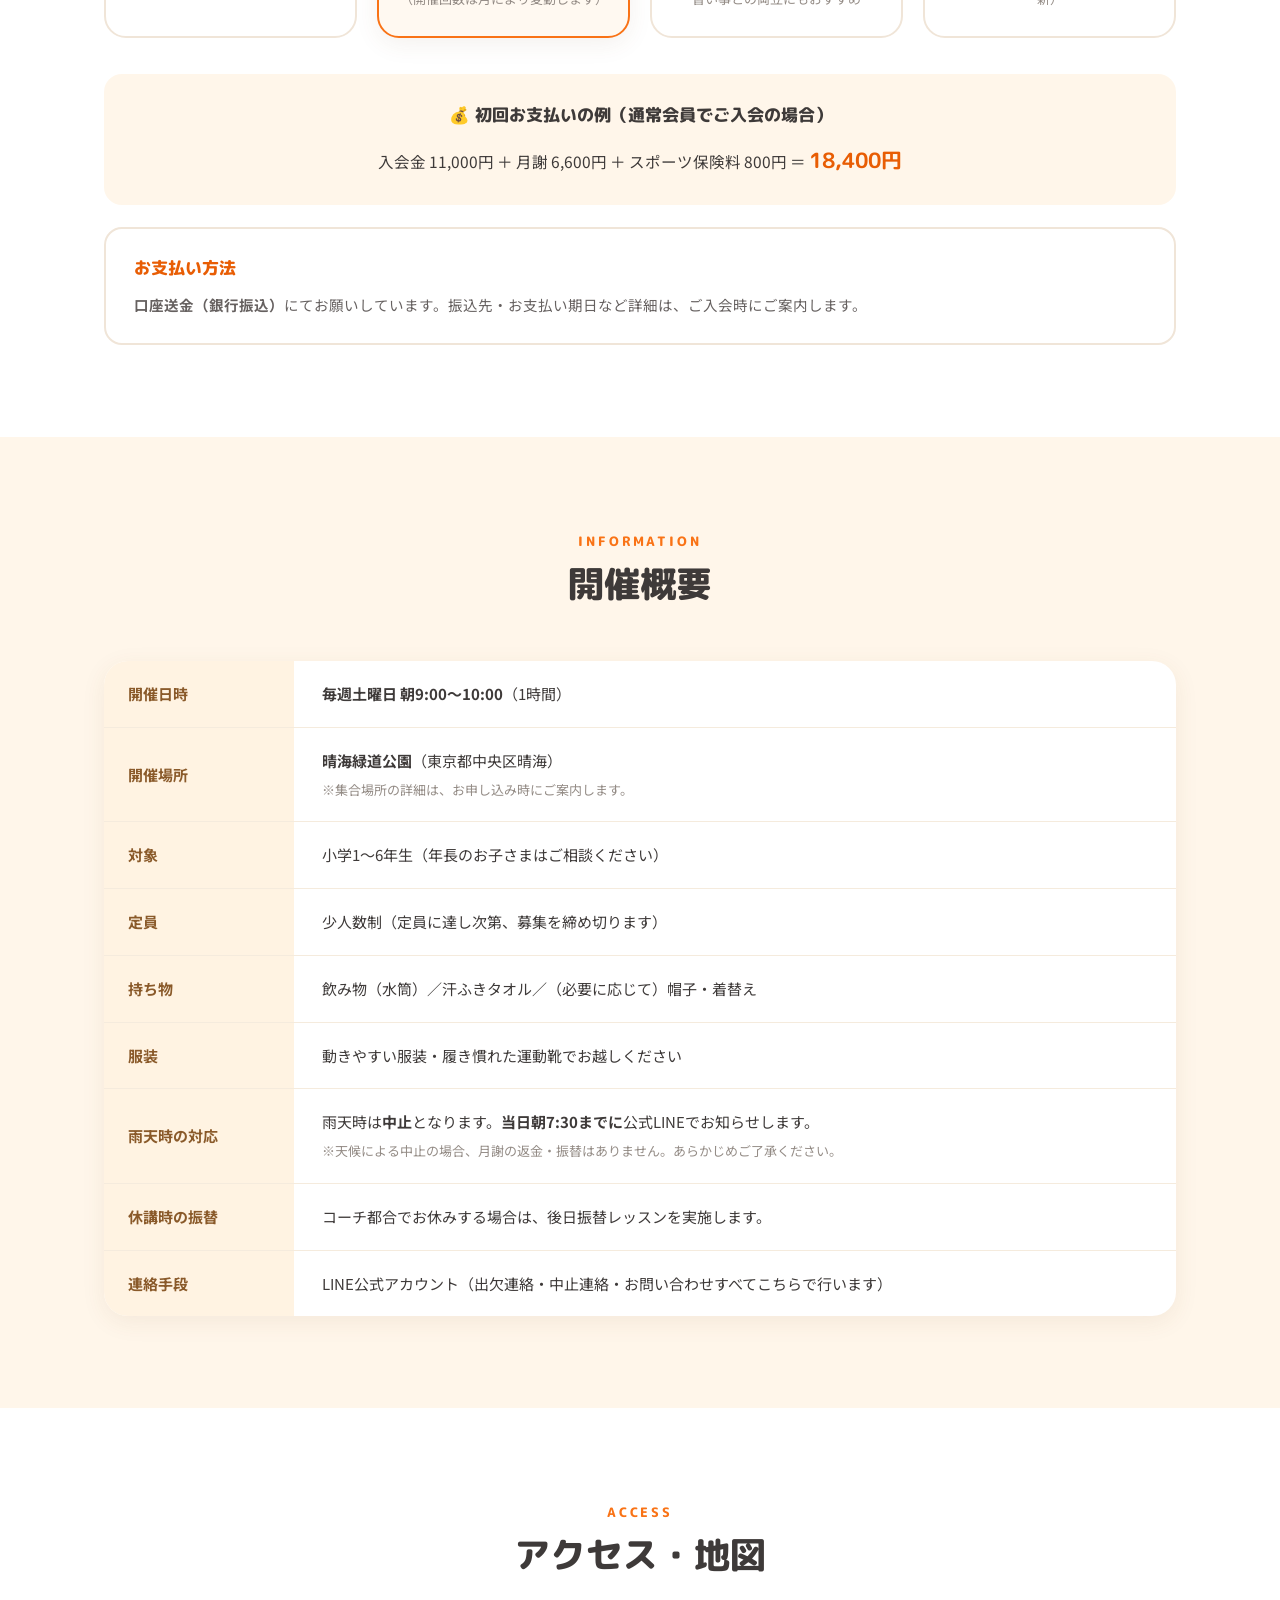
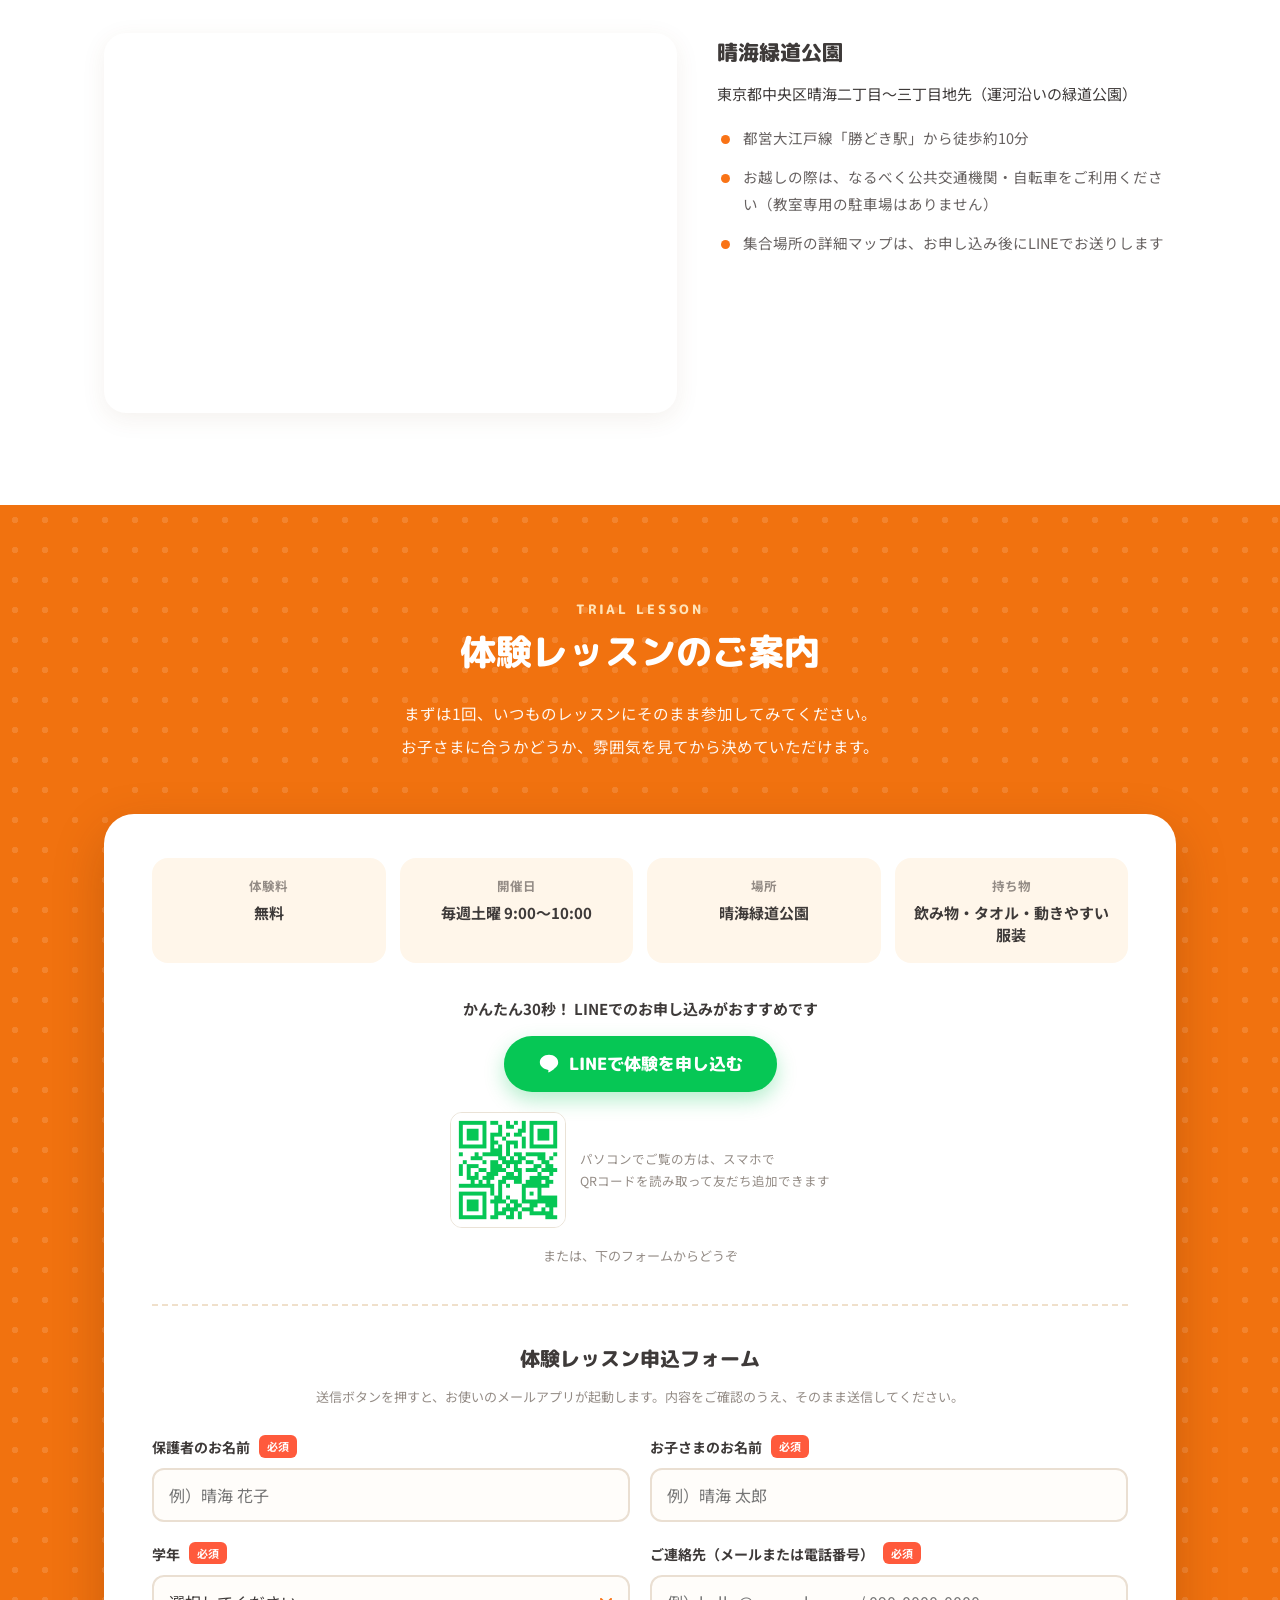
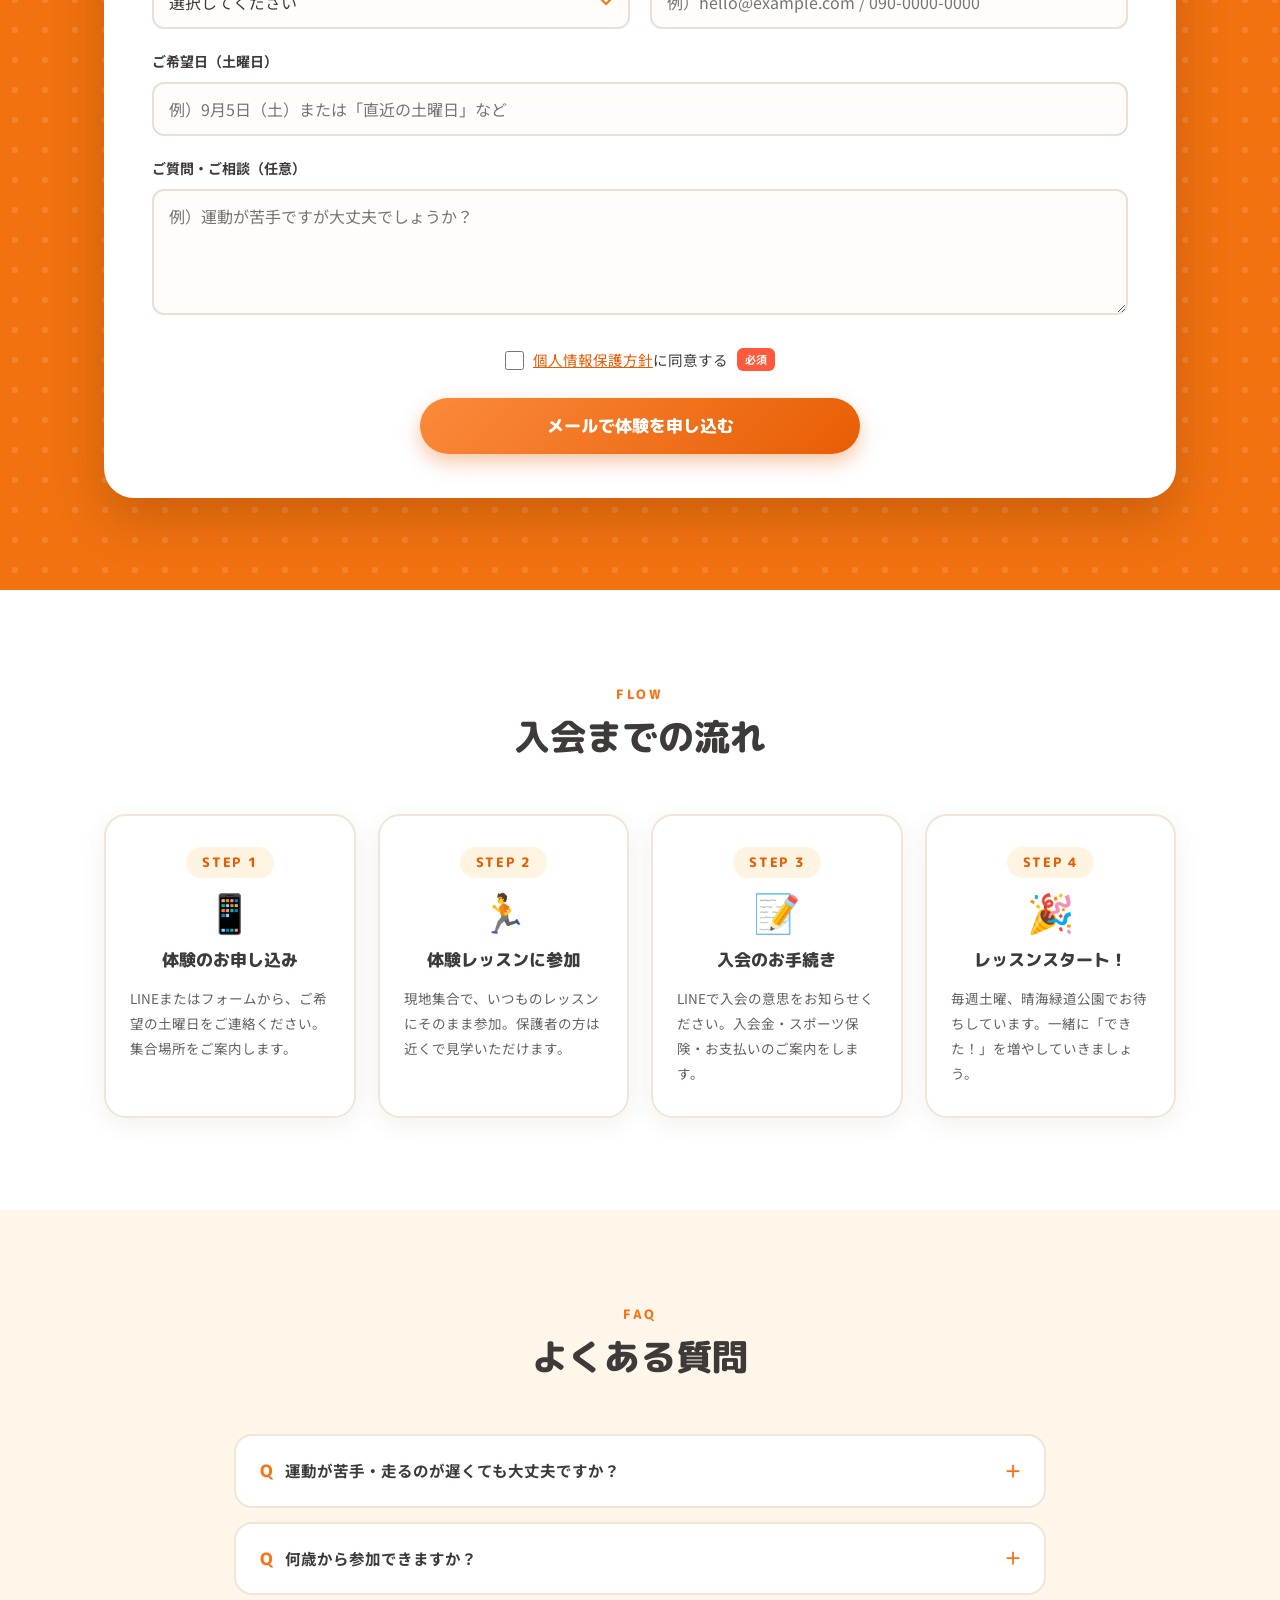
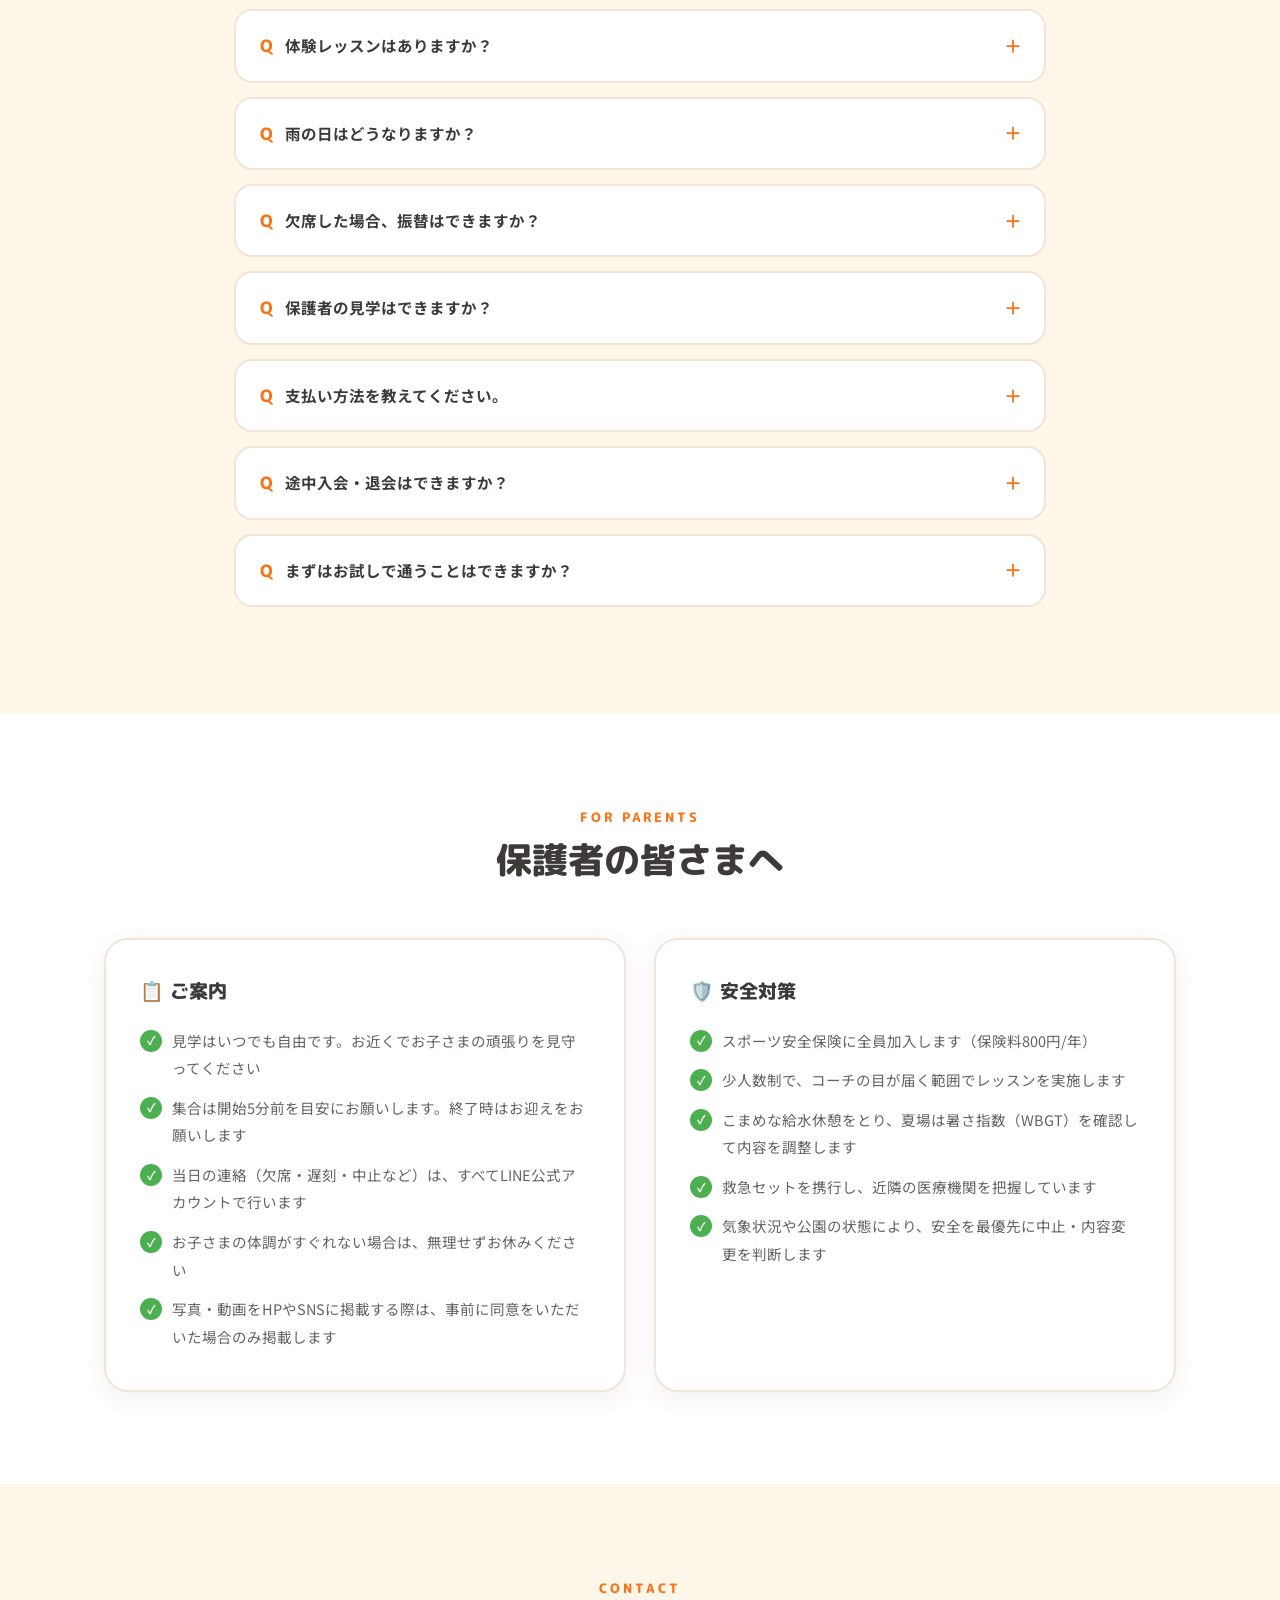
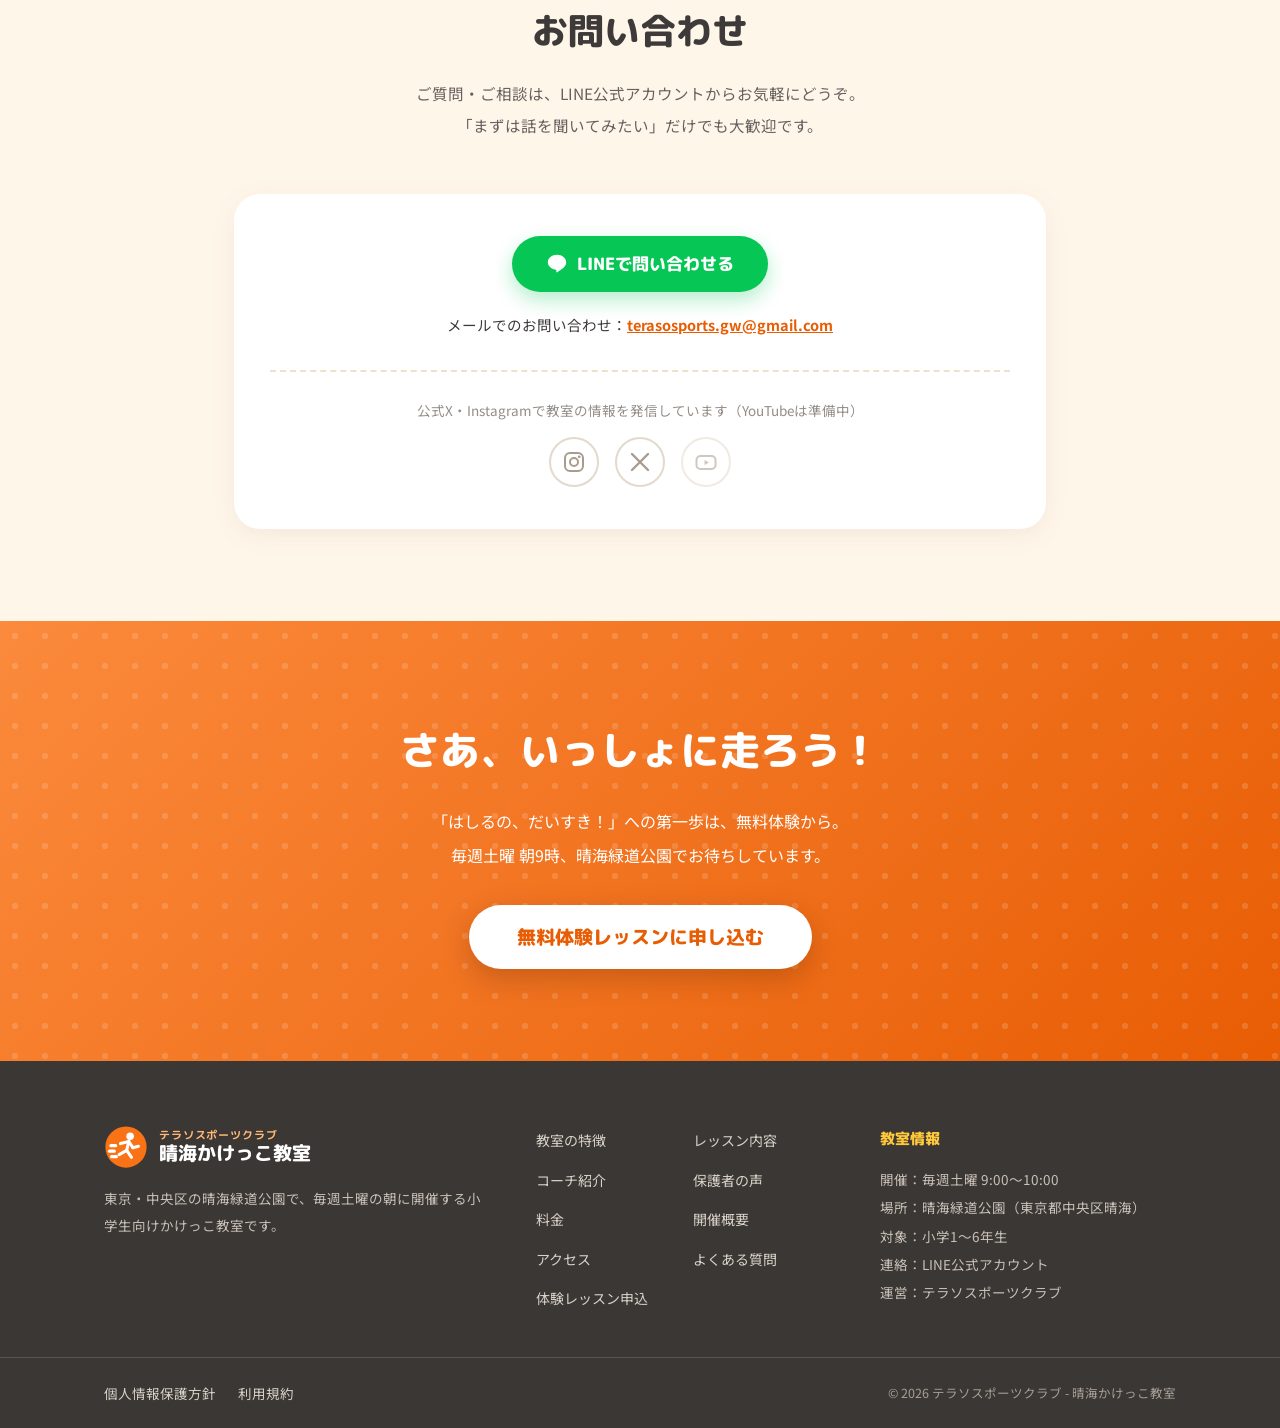
==== commit 9407b33a: "告知テンプレに一言枠{hitokoto}を追加・5週目土曜の自動スキップ・Instagram接続 - post_template.txt: 冒頭に{hitokoto}（毎回新規作成・API経路では行削" ====
--- a/index.html
+++ b/index.html
@@ -878,10 +878,10 @@
       </a>
       <p class="contact-mail" id="contactMailRow" hidden>メールでのお問い合わせ：<a href="#" id="contactMailLink"></a></p>
       <div class="sns-row">
-        <p class="sns-lead">公式Xで開催情報を発信しています（Instagram・YouTubeは準備中）</p>
+        <p class="sns-lead">公式X・Instagramで教室の情報を発信しています（YouTubeは準備中）</p>
         <div class="sns-icons">
           <!-- ▼▼ SNS開設後、href を各アカウントのURLに差し替えてください ▼▼ -->
-          <a href="#" class="sns-icon sns-disabled" aria-label="Instagram（準備中）" title="Instagram（準備中）">
+          <a href="https://www.instagram.com/teraso.sports/" class="sns-icon" target="_blank" rel="noopener" aria-label="公式Instagram" title="公式Instagram">
             <svg viewBox="0 0 24 24"><rect x="3" y="3" width="18" height="18" rx="5" fill="none" stroke="currentColor" stroke-width="2"/><circle cx="12" cy="12" r="4" fill="none" stroke="currentColor" stroke-width="2"/><circle cx="17.2" cy="6.8" r="1.4" fill="currentColor"/></svg>
           </a>
           <a href="https://x.com/teraso_gw" class="sns-icon" target="_blank" rel="noopener" aria-label="公式X（旧Twitter）" title="公式X（旧Twitter）">
--- a/style.css
+++ b/style.css
@@ -40,8 +40,9 @@
   line-height: 1.85;
   background: #FFFFFF;
   overflow-wrap: break-word;
-  /* ヘッダーがfixedのため、その高さぶんコンテンツを下げる */
+  /* ヘッダーがfixedのため、その高さぶんコンテンツを下げる（iOSのセーフエリアも考慮） */
   padding-top: var(--header-h);
+  padding-top: calc(var(--header-h) + env(safe-area-inset-top));
 }
 img, svg, iframe { max-width: 100%; }
 a { color: var(--c-primary-dark); text-decoration: none; }
@@ -150,6 +151,7 @@
   left: 0;
   right: 0;
   z-index: 100;
+  padding-top: env(safe-area-inset-top);
   background: rgba(255, 255, 255, 0.94);
   backdrop-filter: blur(8px);
   -webkit-backdrop-filter: blur(8px);
@@ -1525,5 +1527,6 @@
   .brand-mark { width: 38px; height: 38px; }
   .price-value { font-size: 29px; }
   .price-card { padding: 26px 14px 22px; }
-  .container { padding: 0 18px; }
-}
+  /* 横paddingのみ変更（ショートハンドだと.hero-innerの上下余白を潰すため） */
+  .container { padding-left: 18px; padding-right: 18px; }
+}
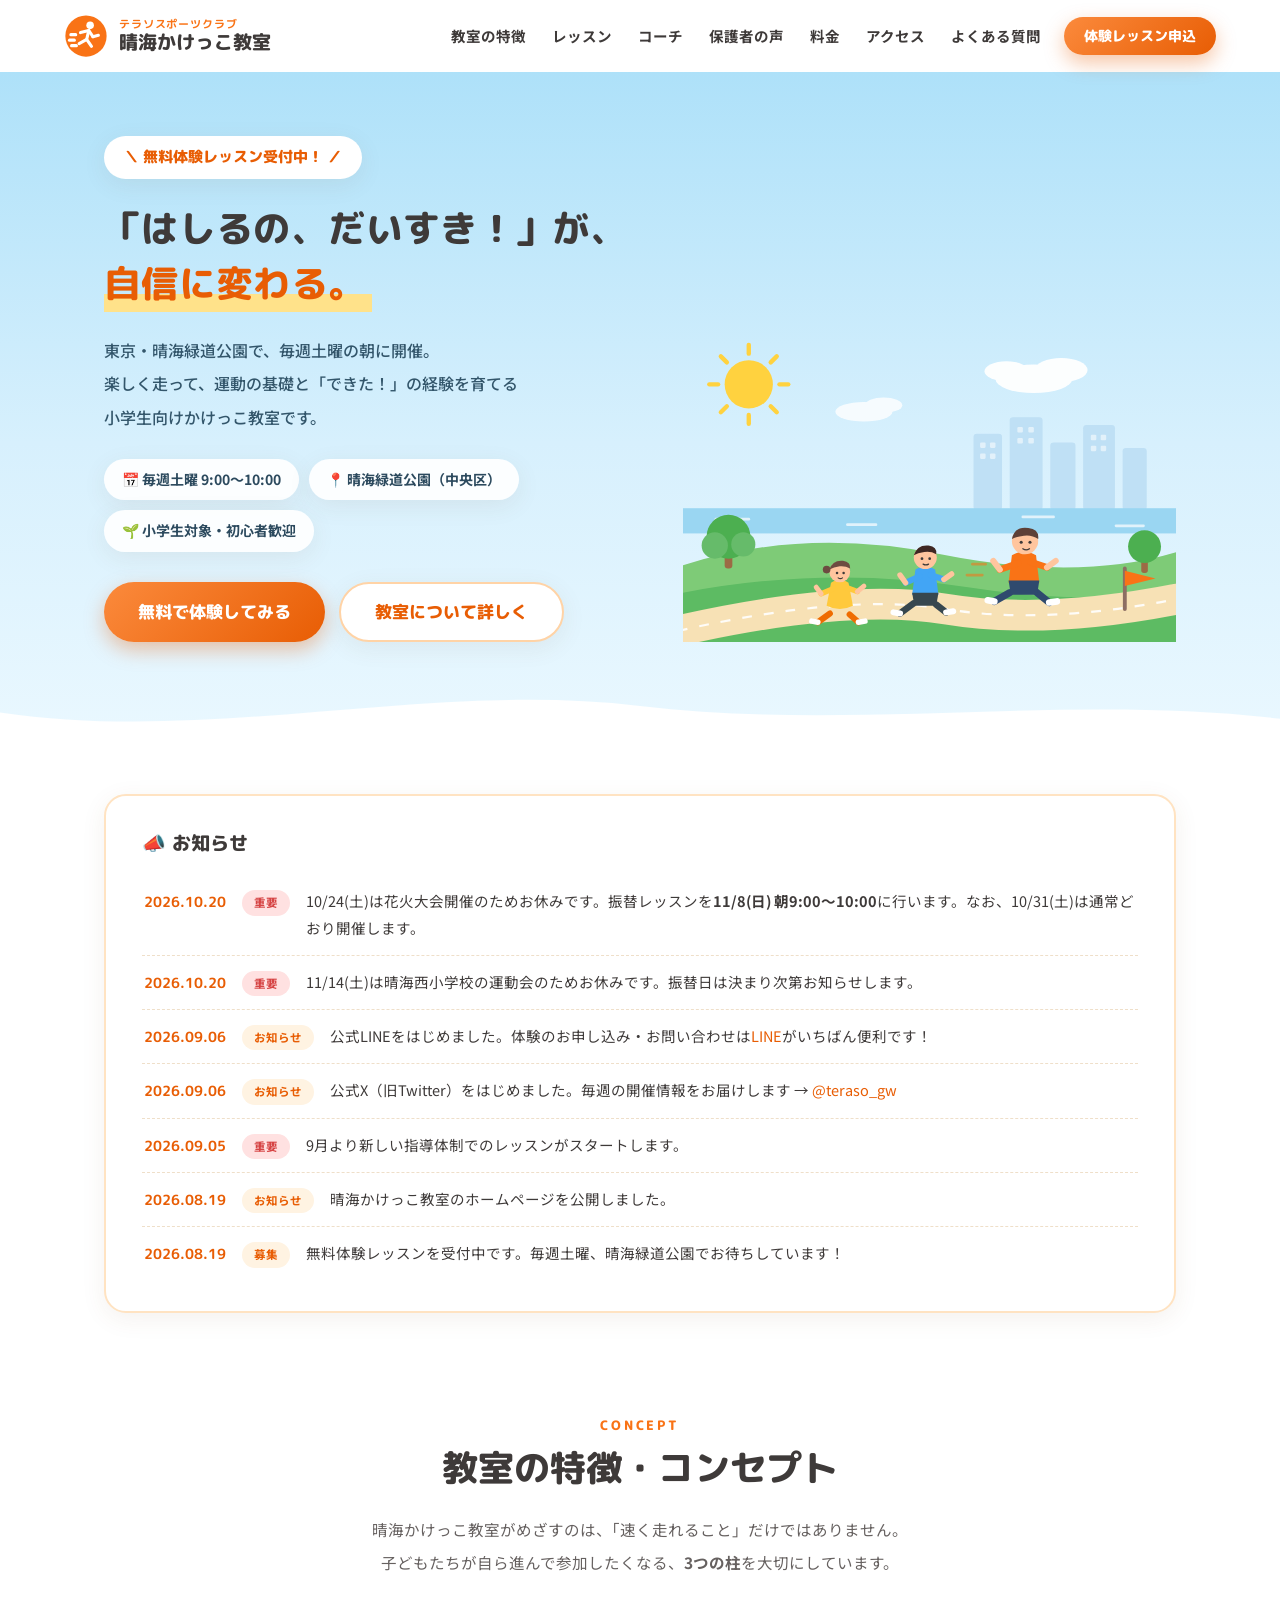
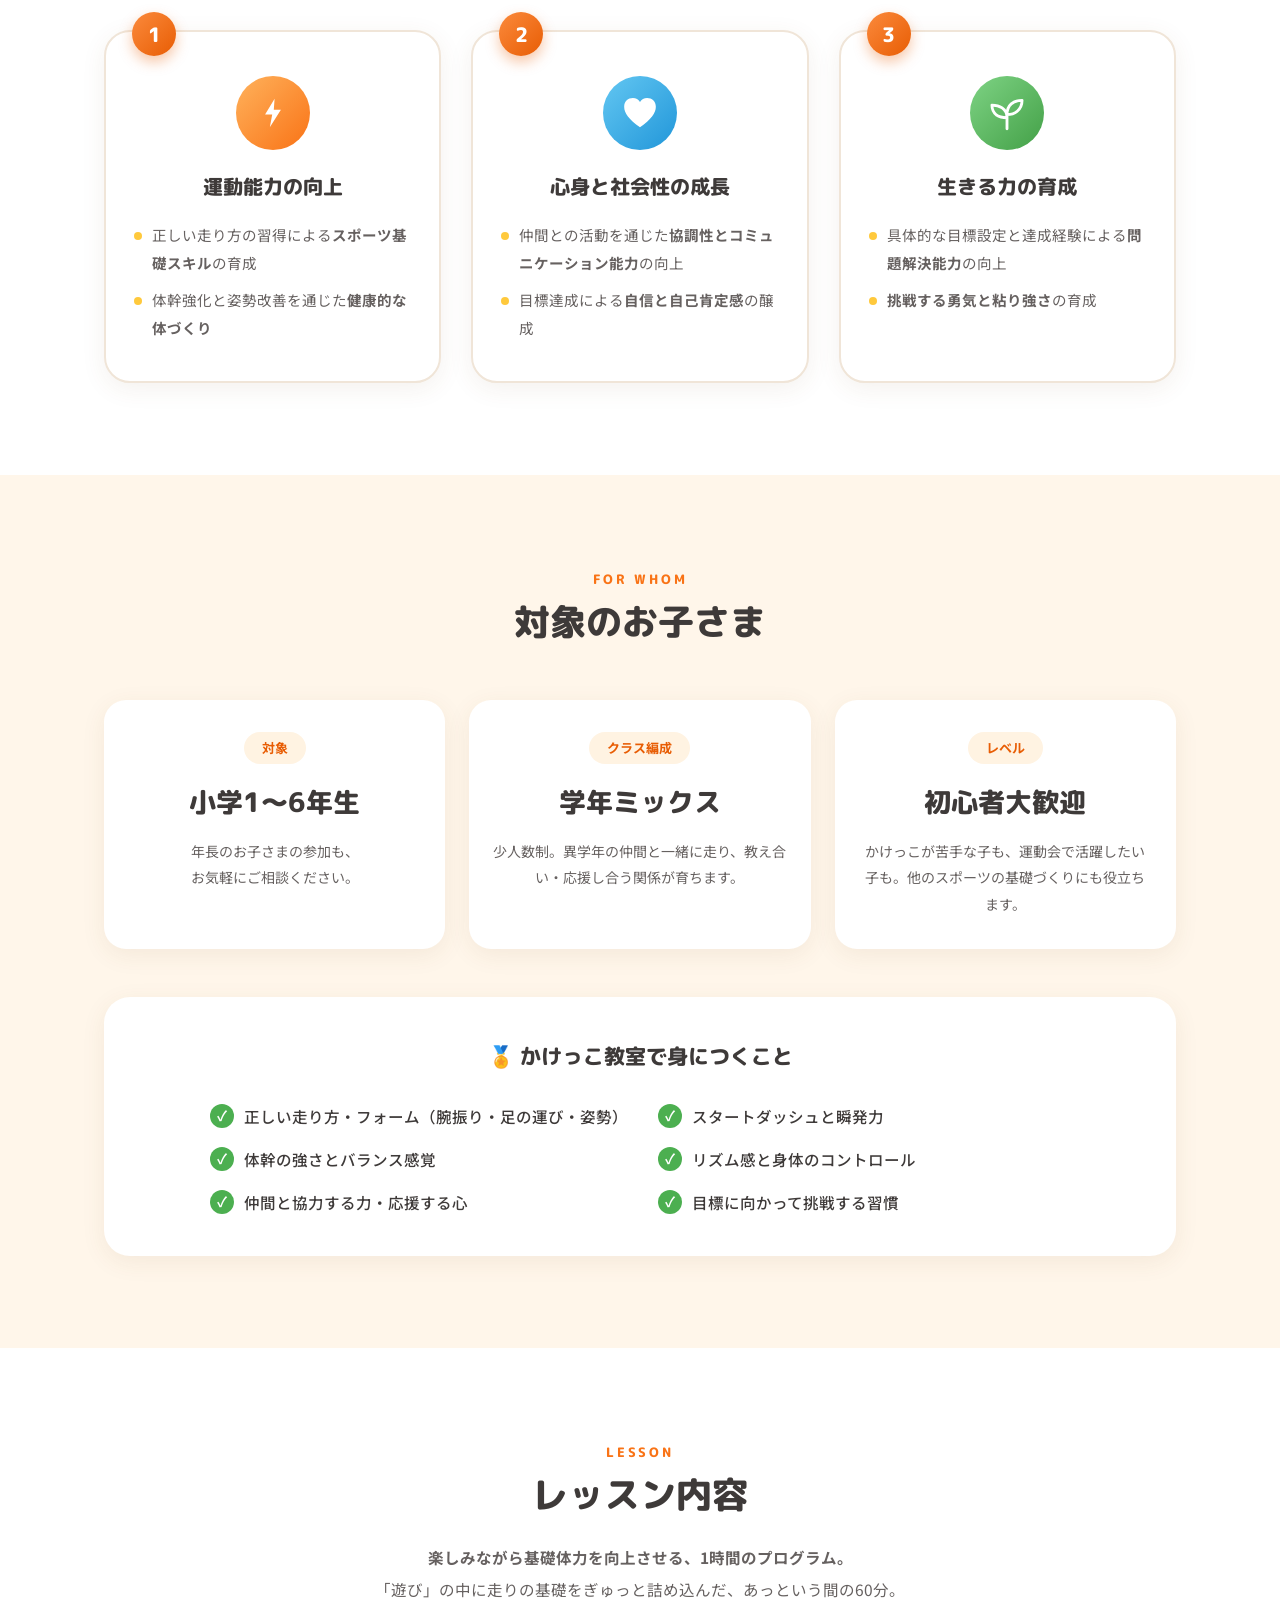
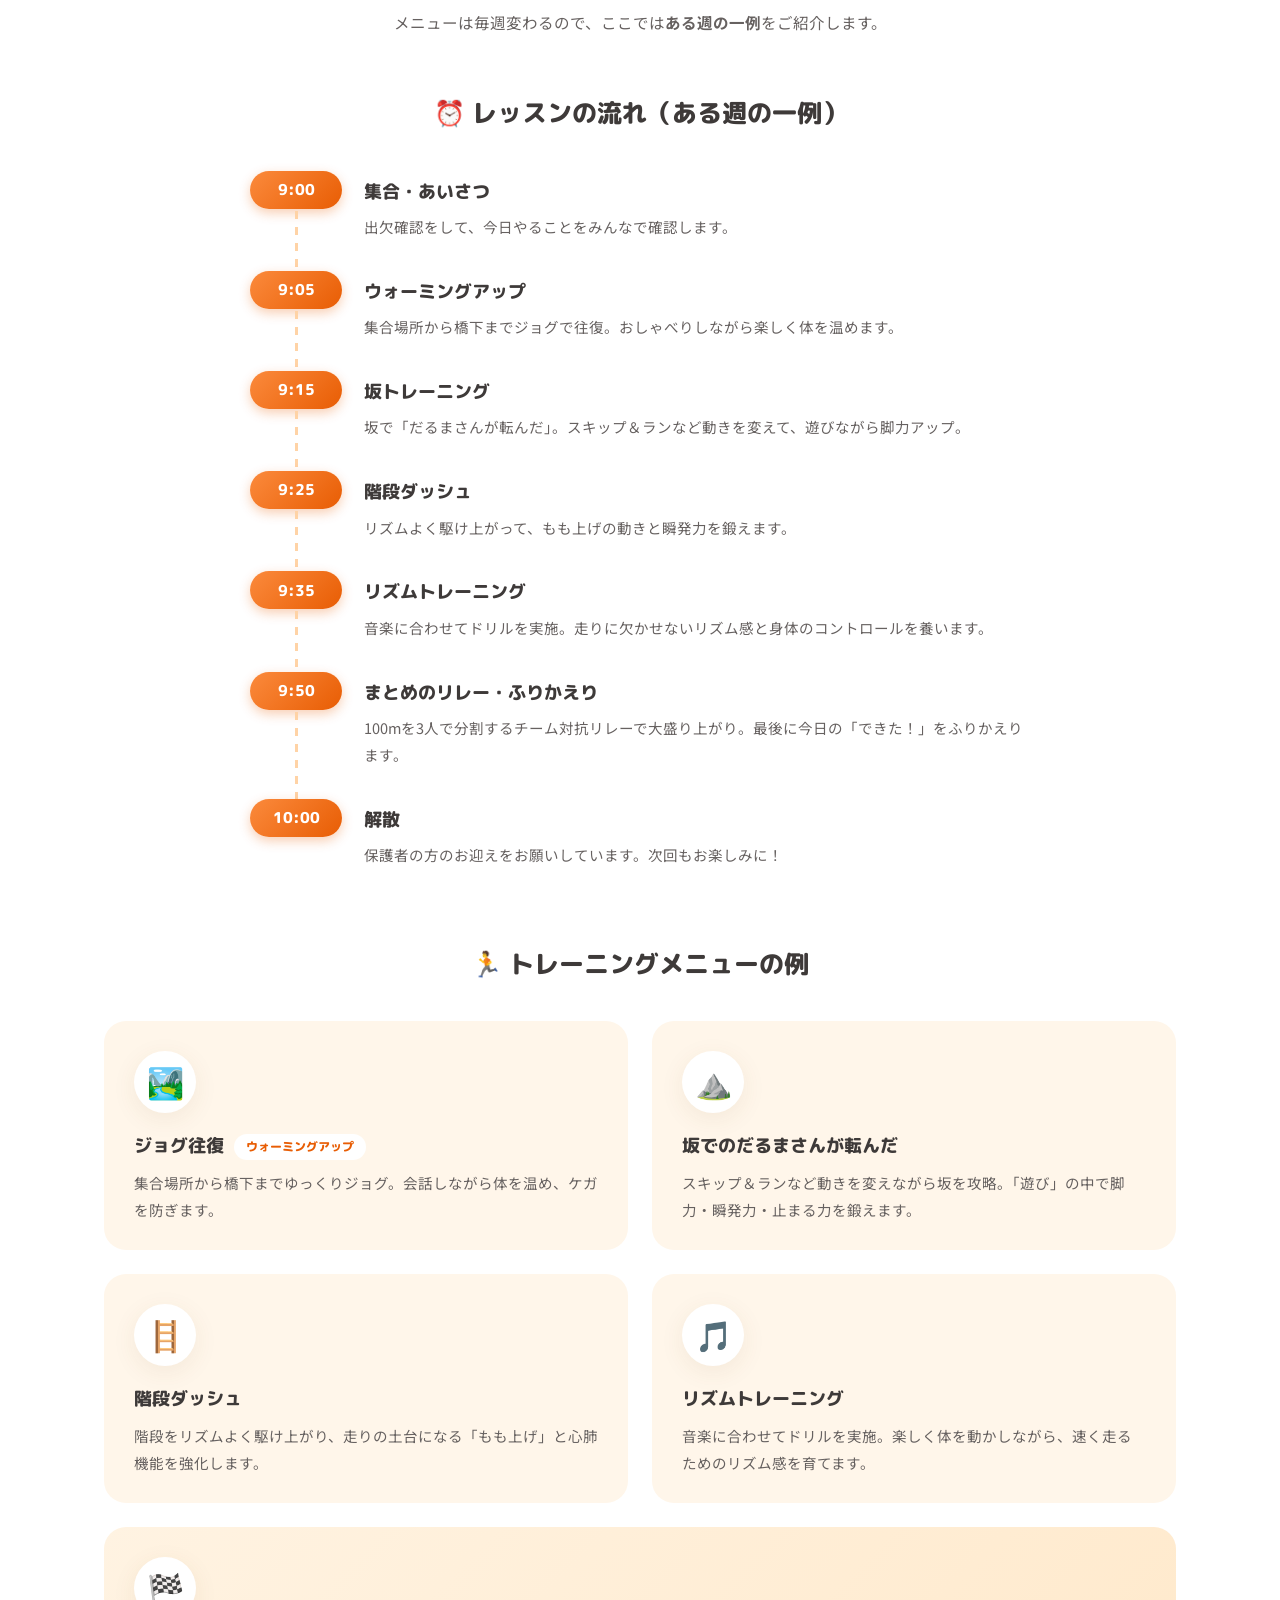
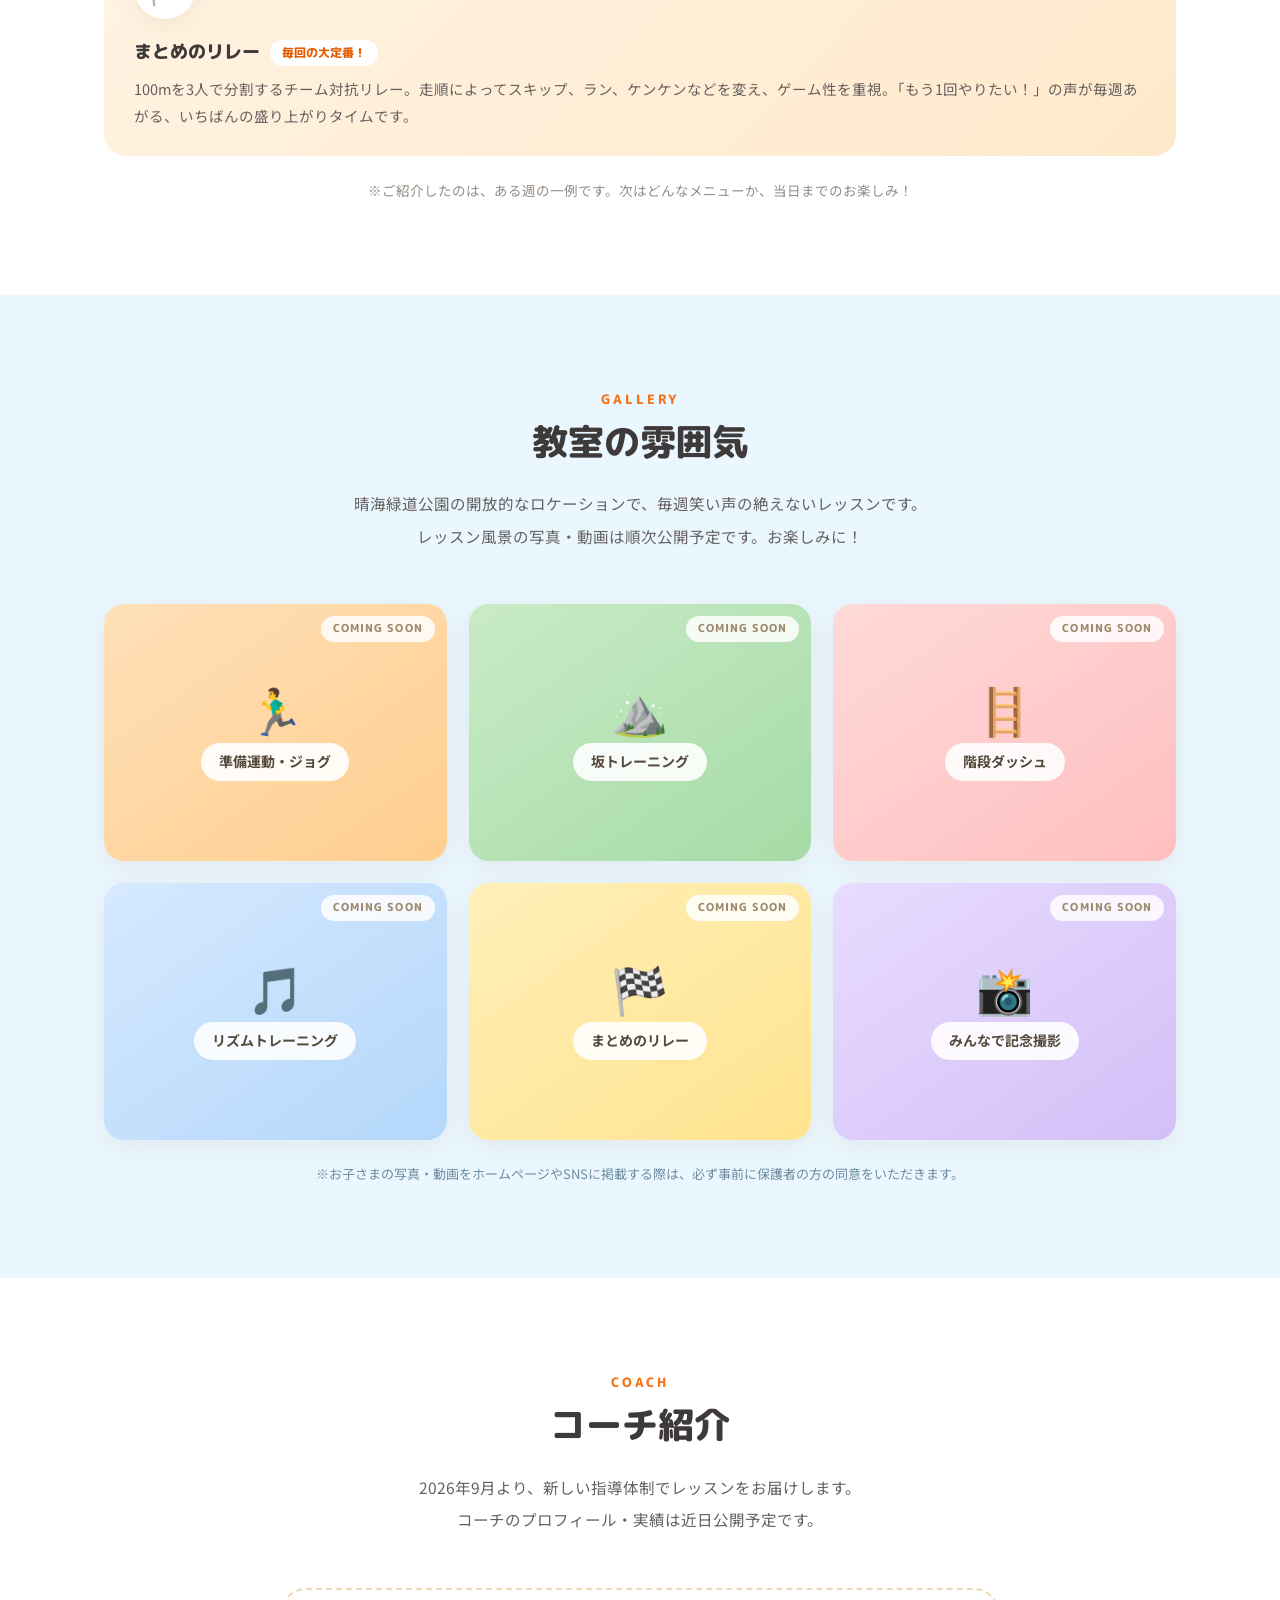
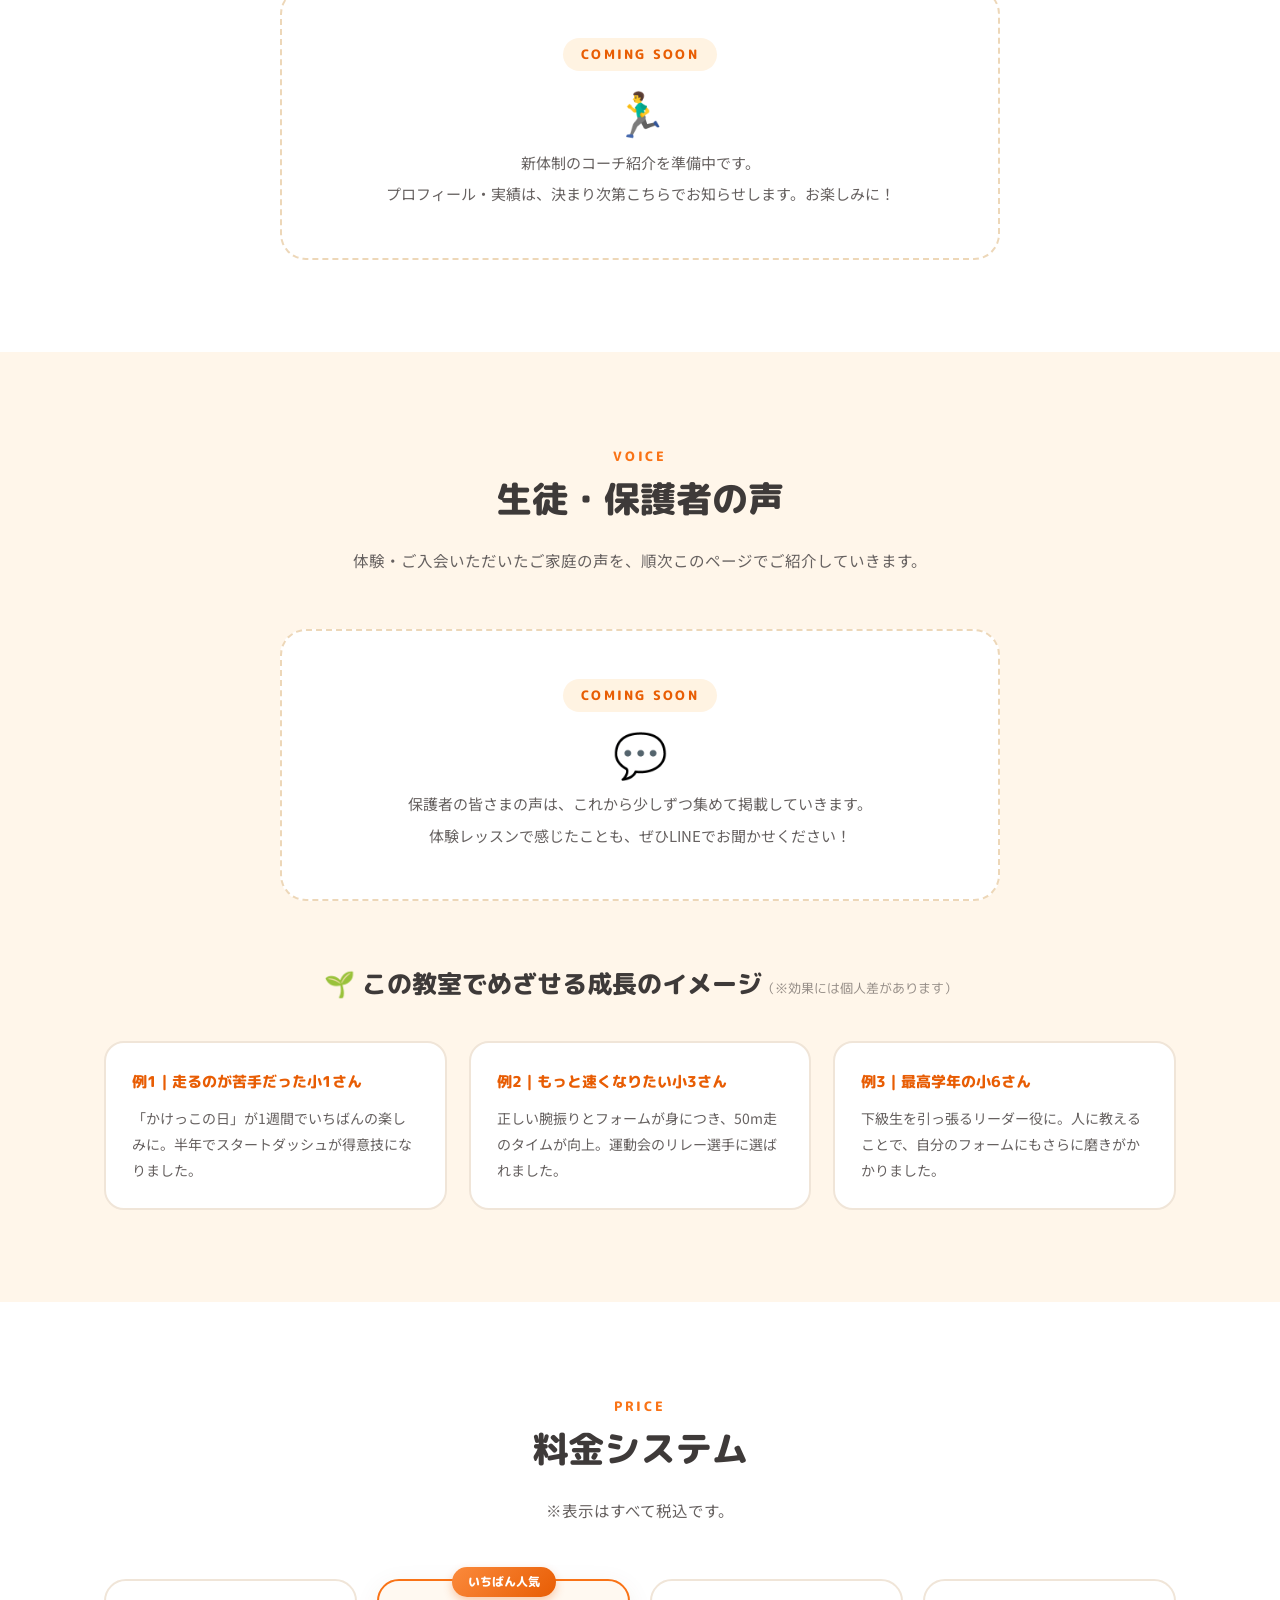
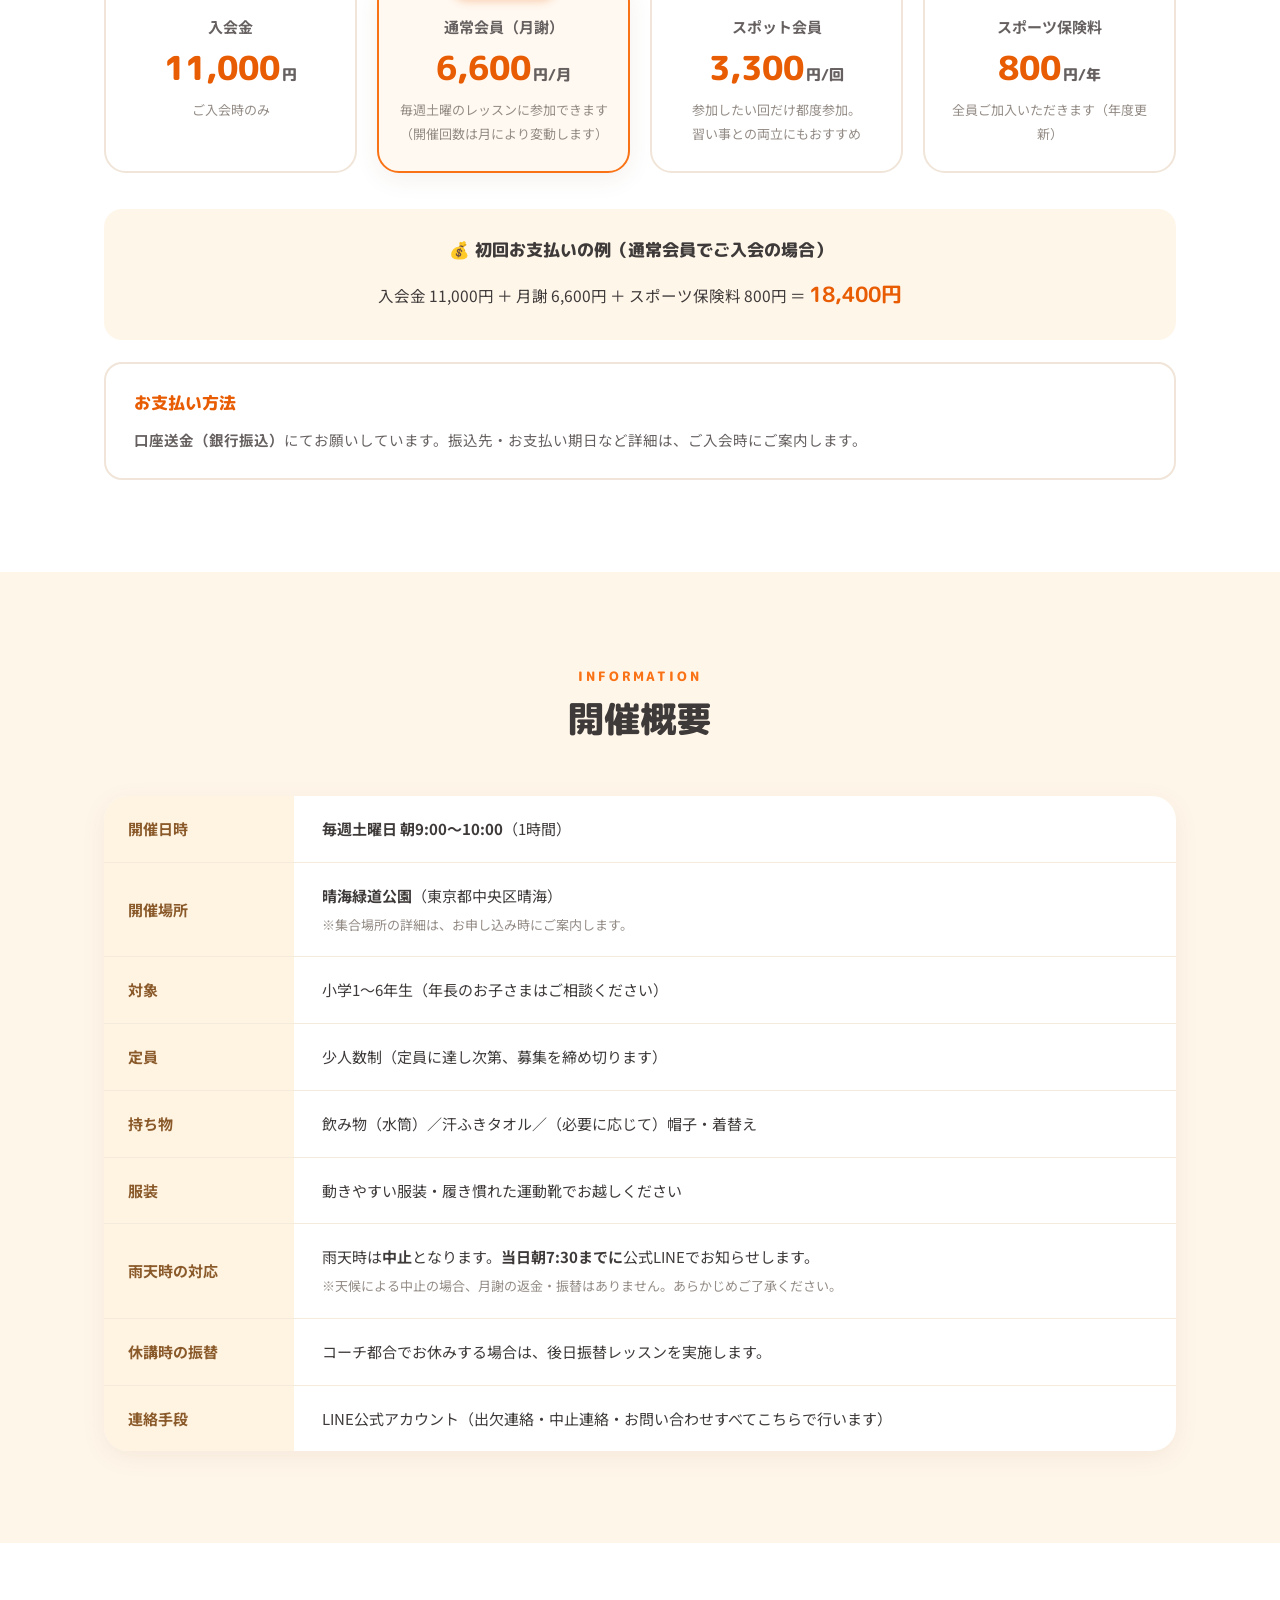
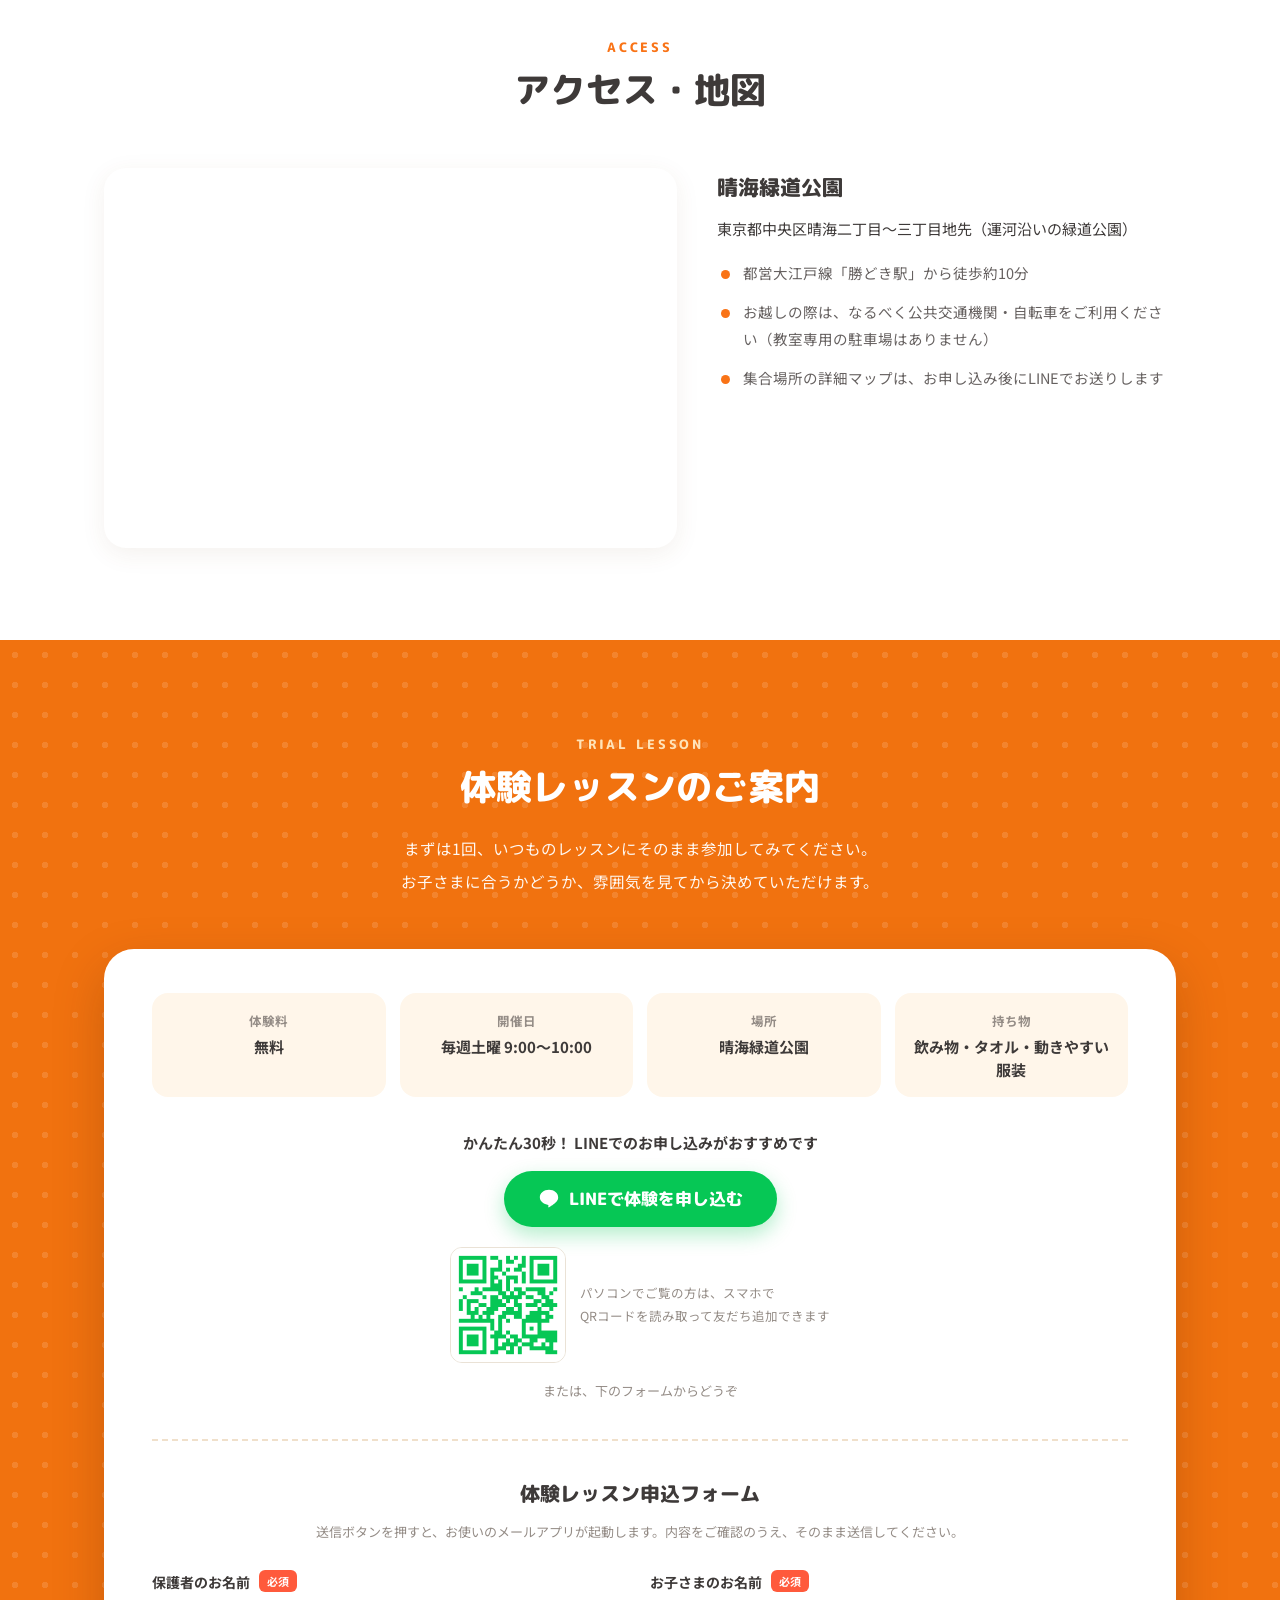
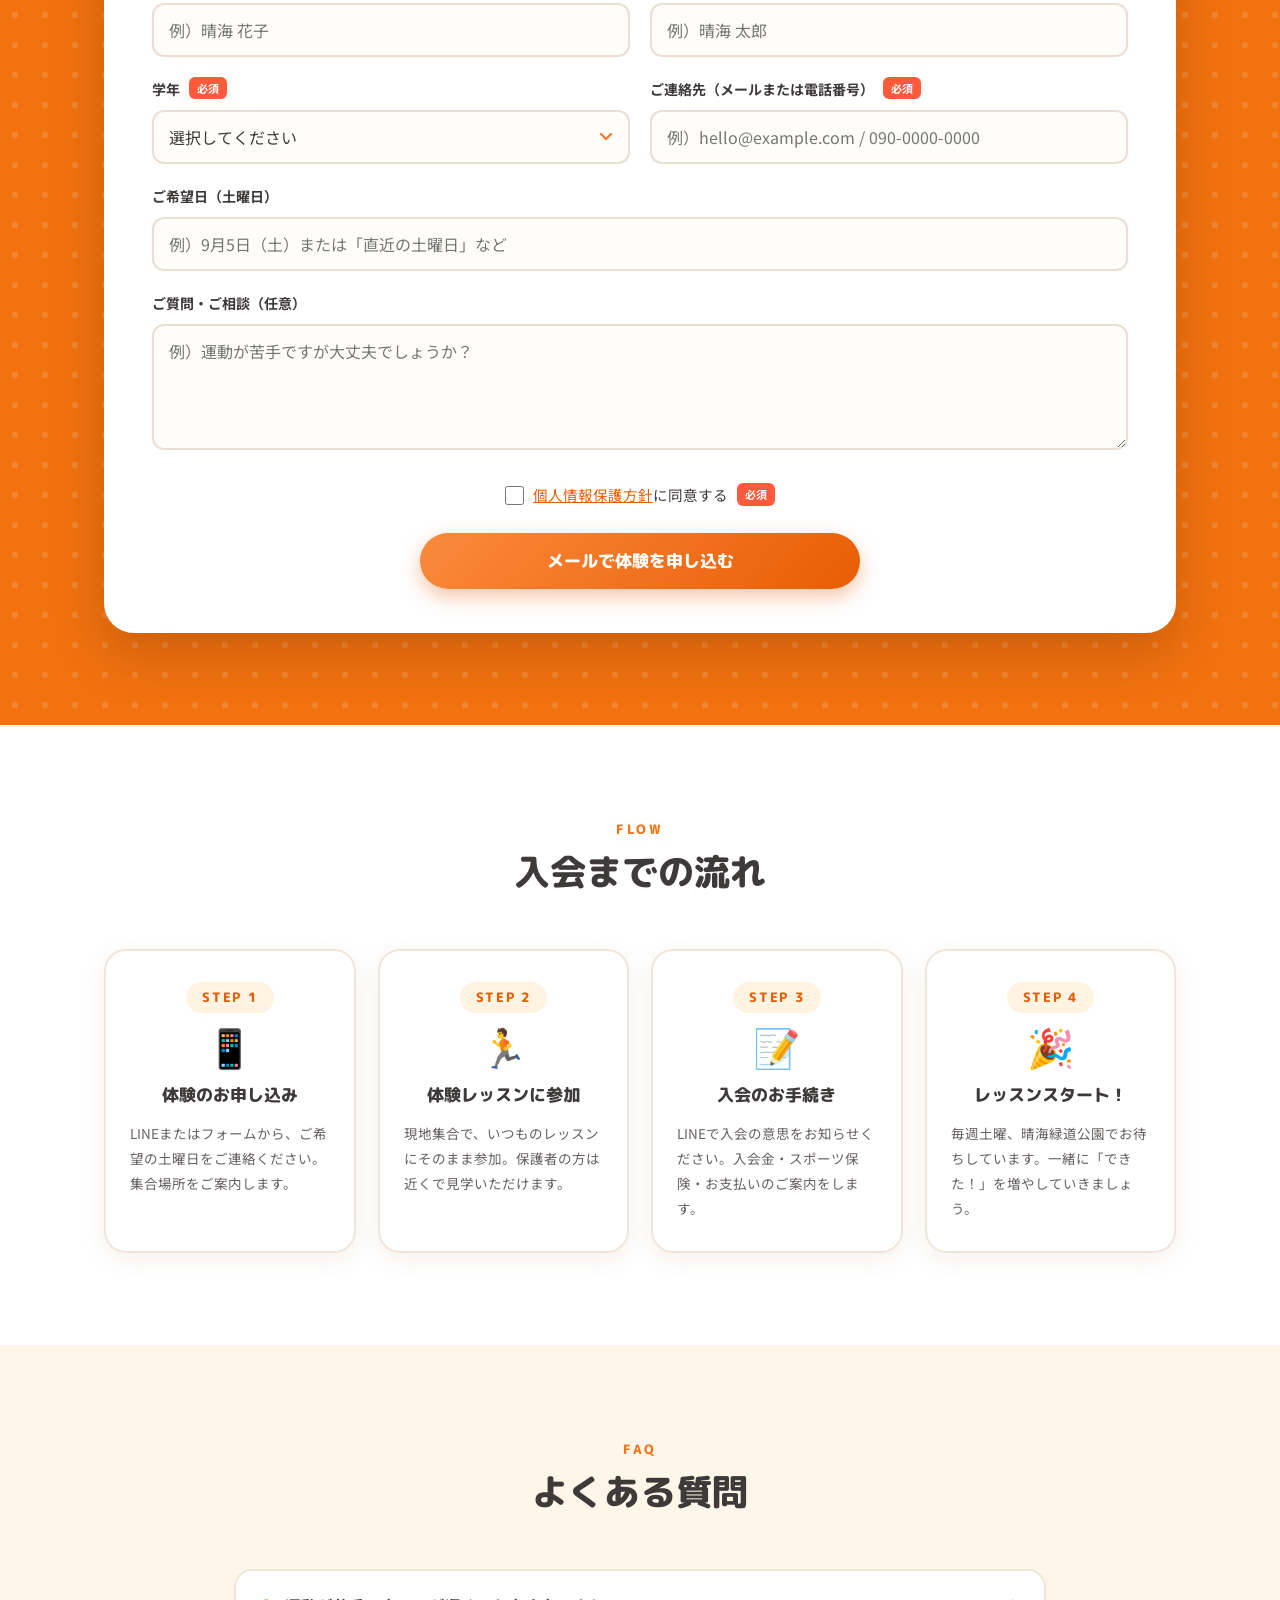
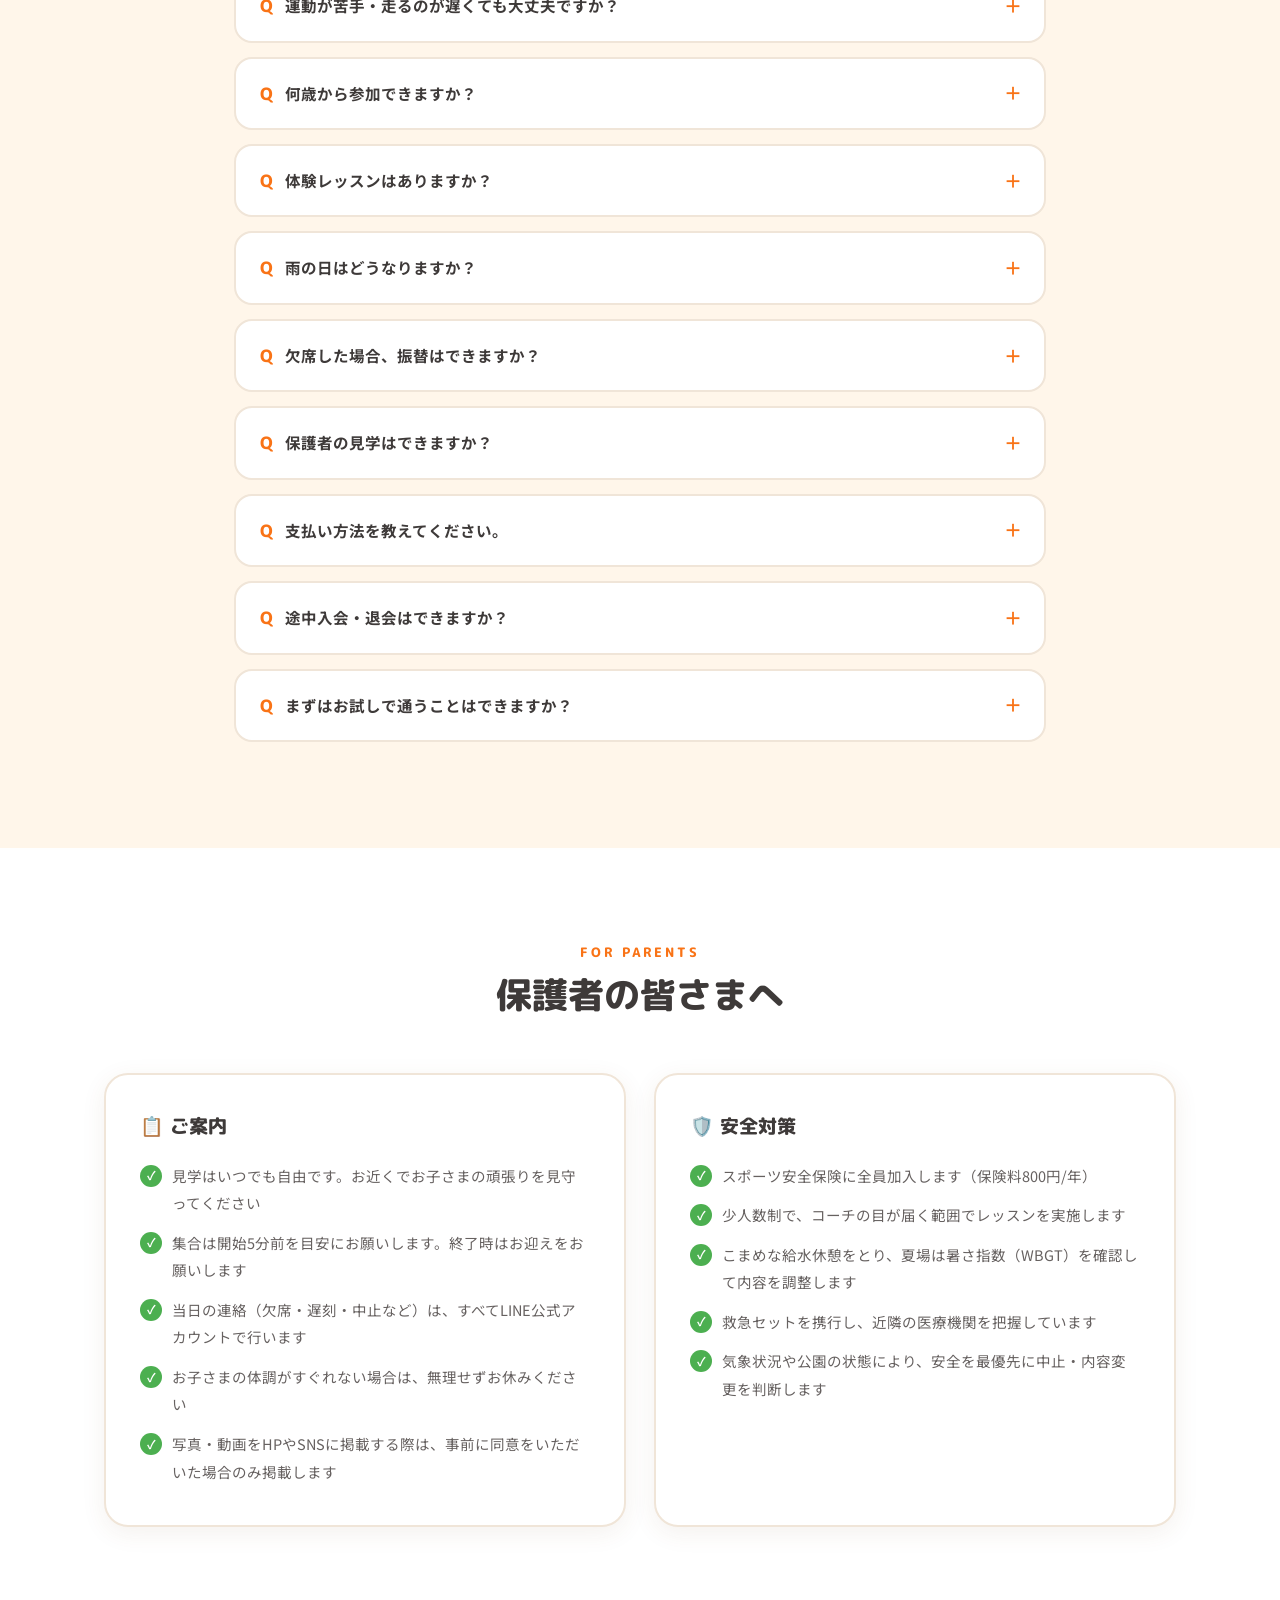
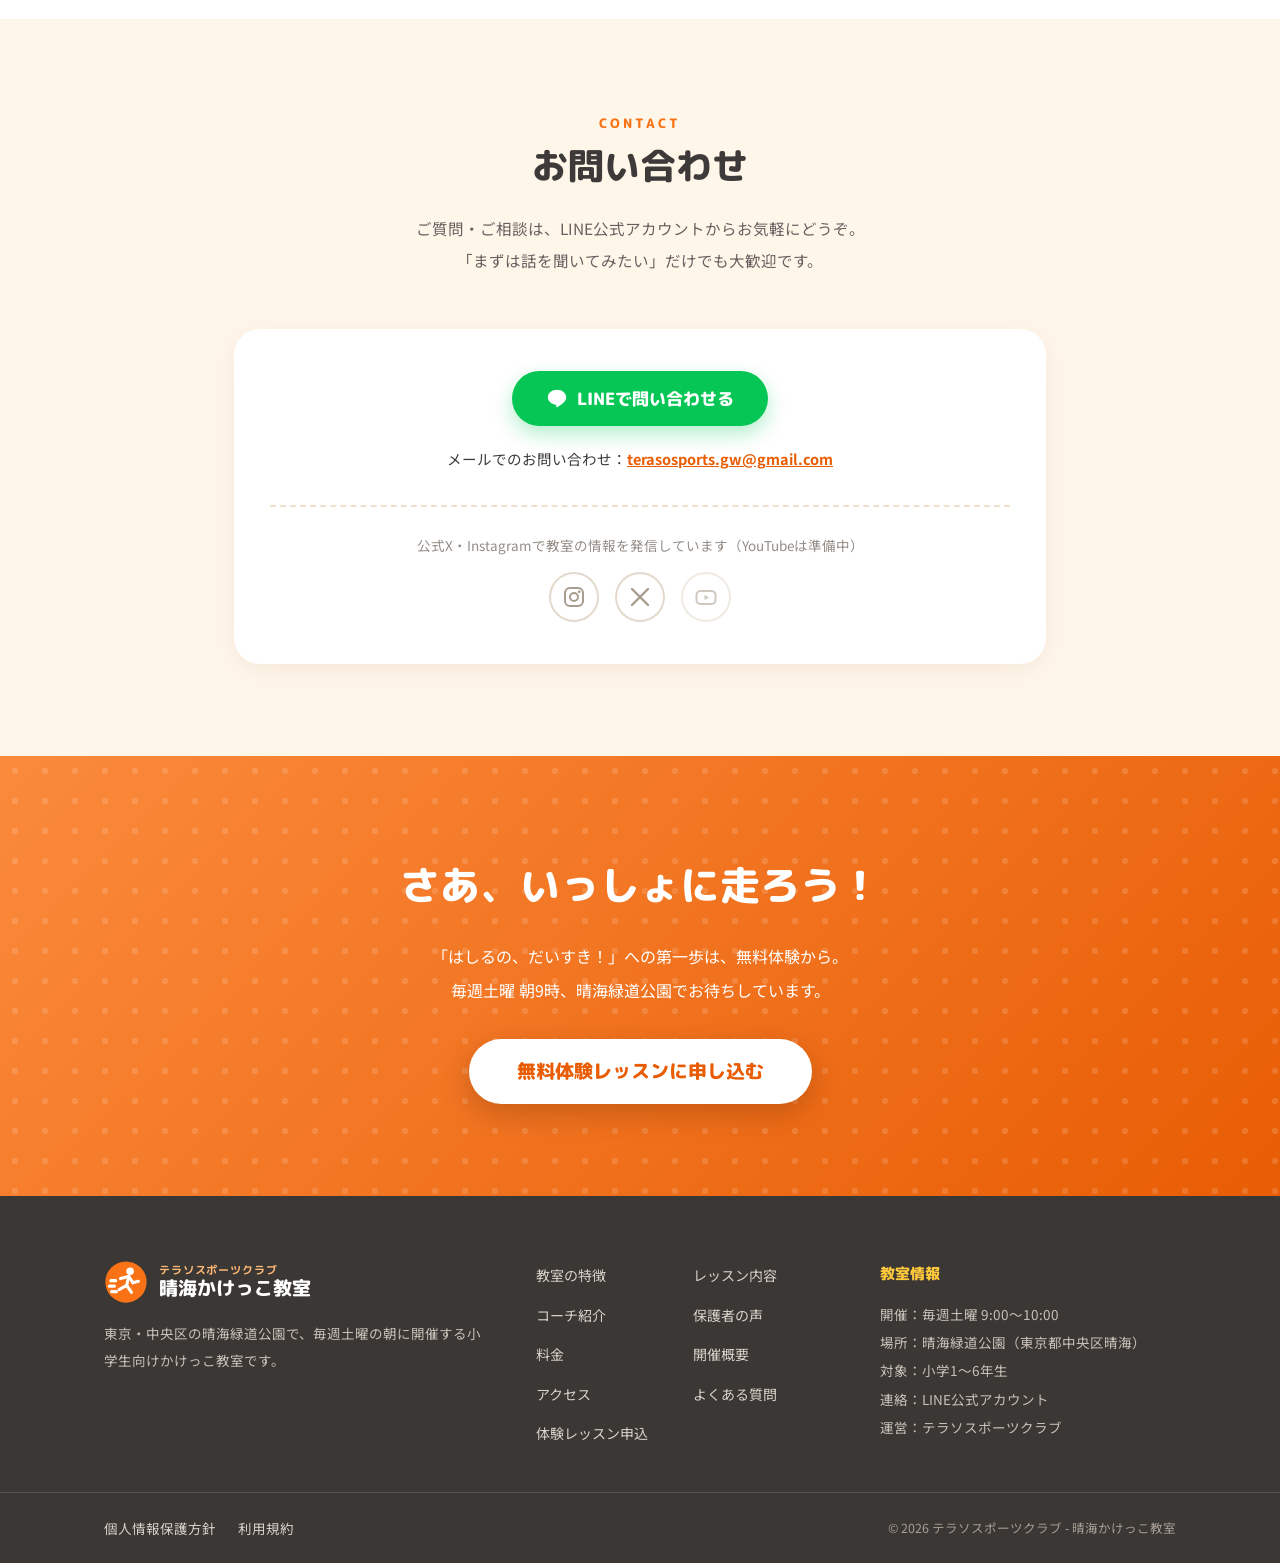
==== commit c76f791b: "お知らせ2件追加（10/24休み→11/8(日)振替・10/31開催、11/14休み）とskip_dates更新 Co-Authored-By: Claude Fable 5 <noreply@ant" ====
--- a/index.html
+++ b/index.html
@@ -249,6 +249,16 @@
       <h2 class="news-title">📣 お知らせ</h2>
       <ul class="news-list">
         <!-- ▼ お知らせはここに追記してください（新しいものを上に） -->
+        <li>
+          <time datetime="2026-10-20">2026.10.20</time>
+          <span class="news-tag important">重要</span>
+          <p>10/24(土)は花火大会開催のためお休みです。振替レッスンを<strong>11/8(日) 朝9:00〜10:00</strong>に行います。なお、10/31(土)は通常どおり開催します。</p>
+        </li>
+        <li>
+          <time datetime="2026-10-20">2026.10.20</time>
+          <span class="news-tag important">重要</span>
+          <p>11/14(土)は晴海西小学校の運動会のためお休みです。振替日は決まり次第お知らせします。</p>
+        </li>
         <li>
           <time datetime="2026-09-06">2026.09.06</time>
           <span class="news-tag">お知らせ</span>
